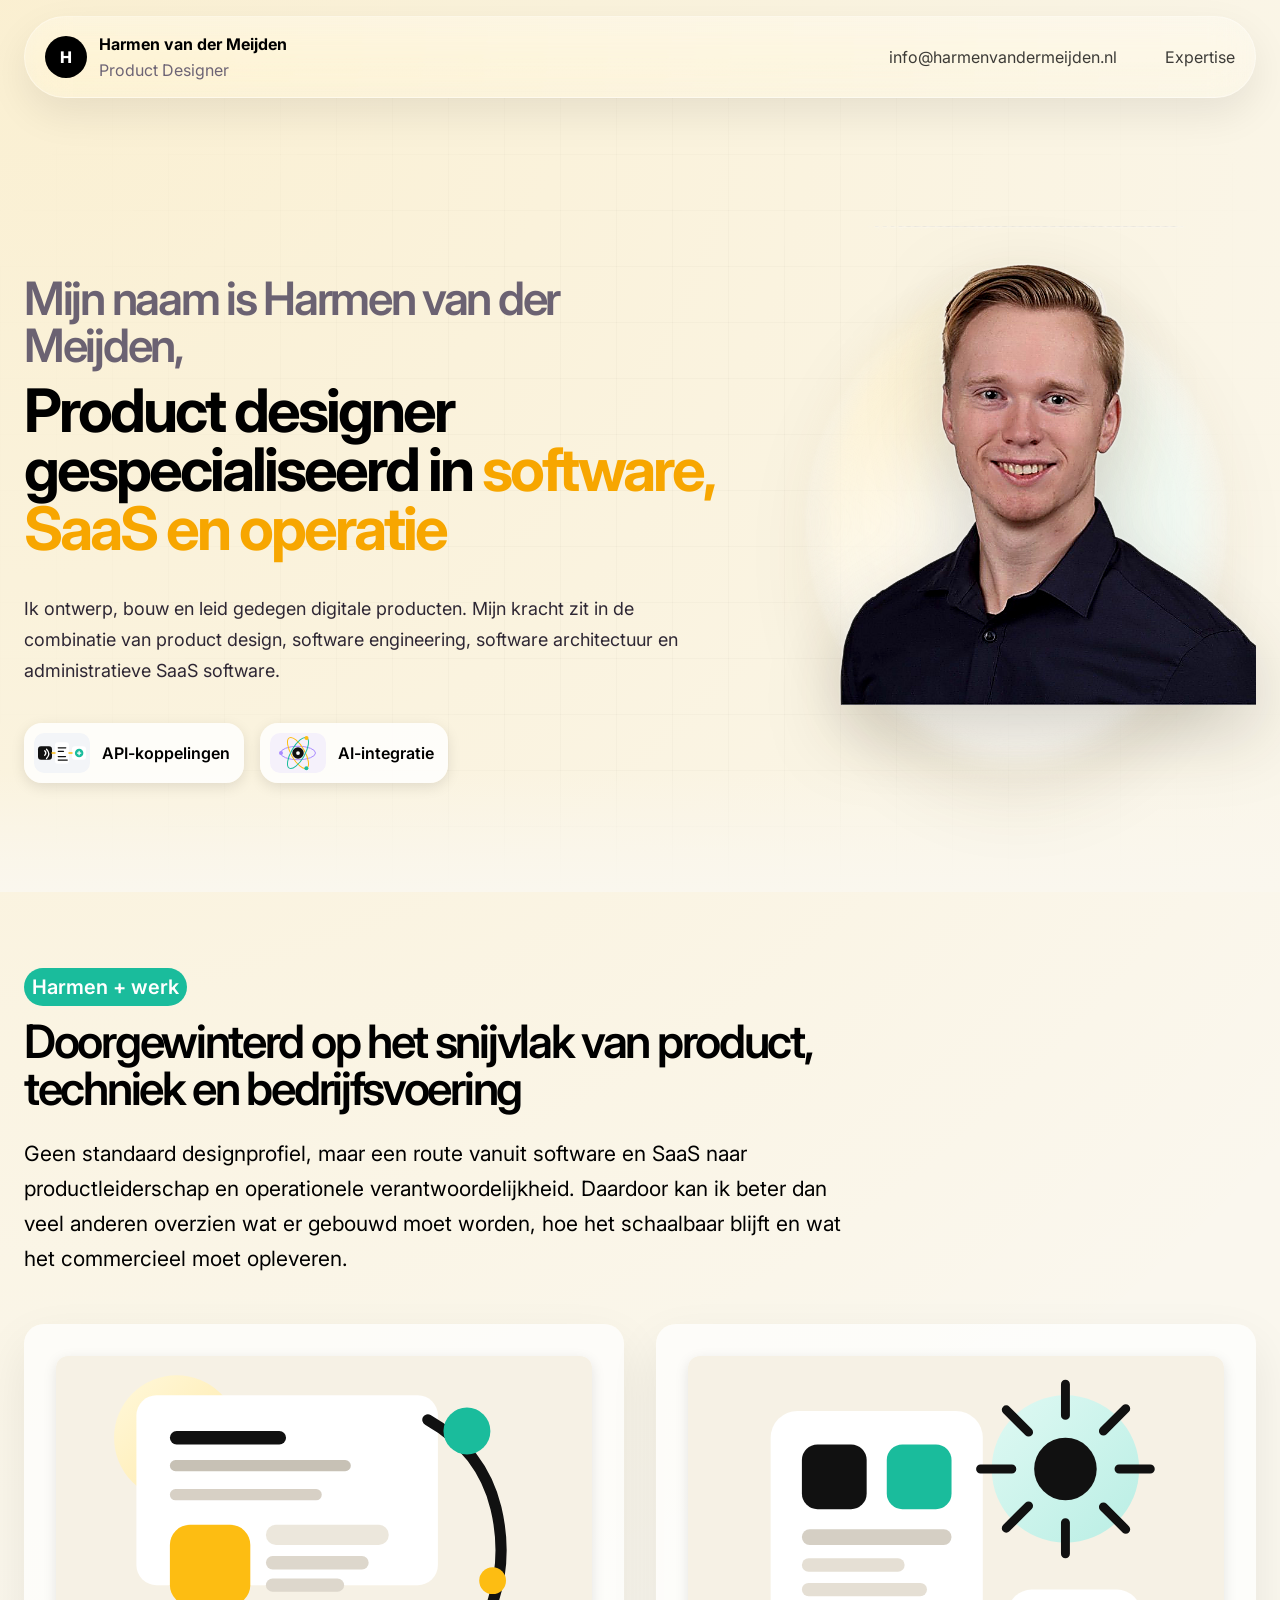
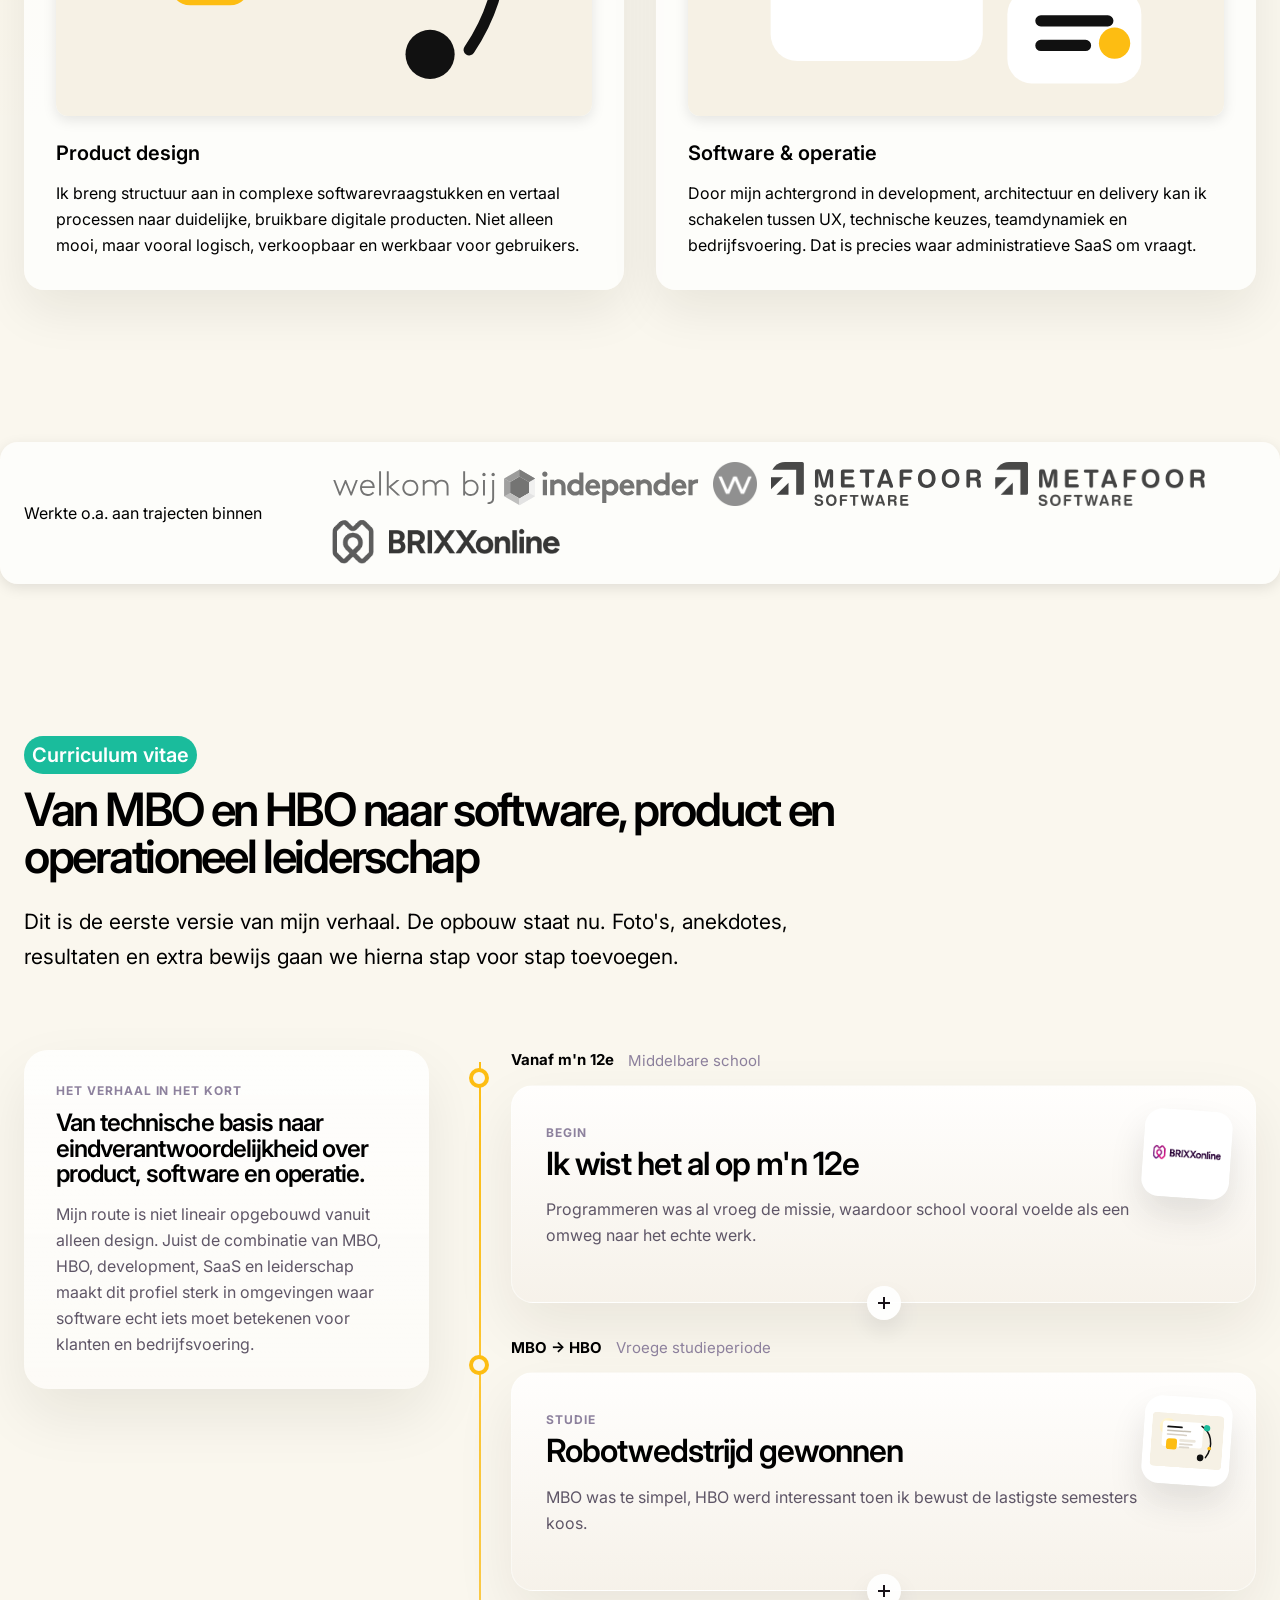
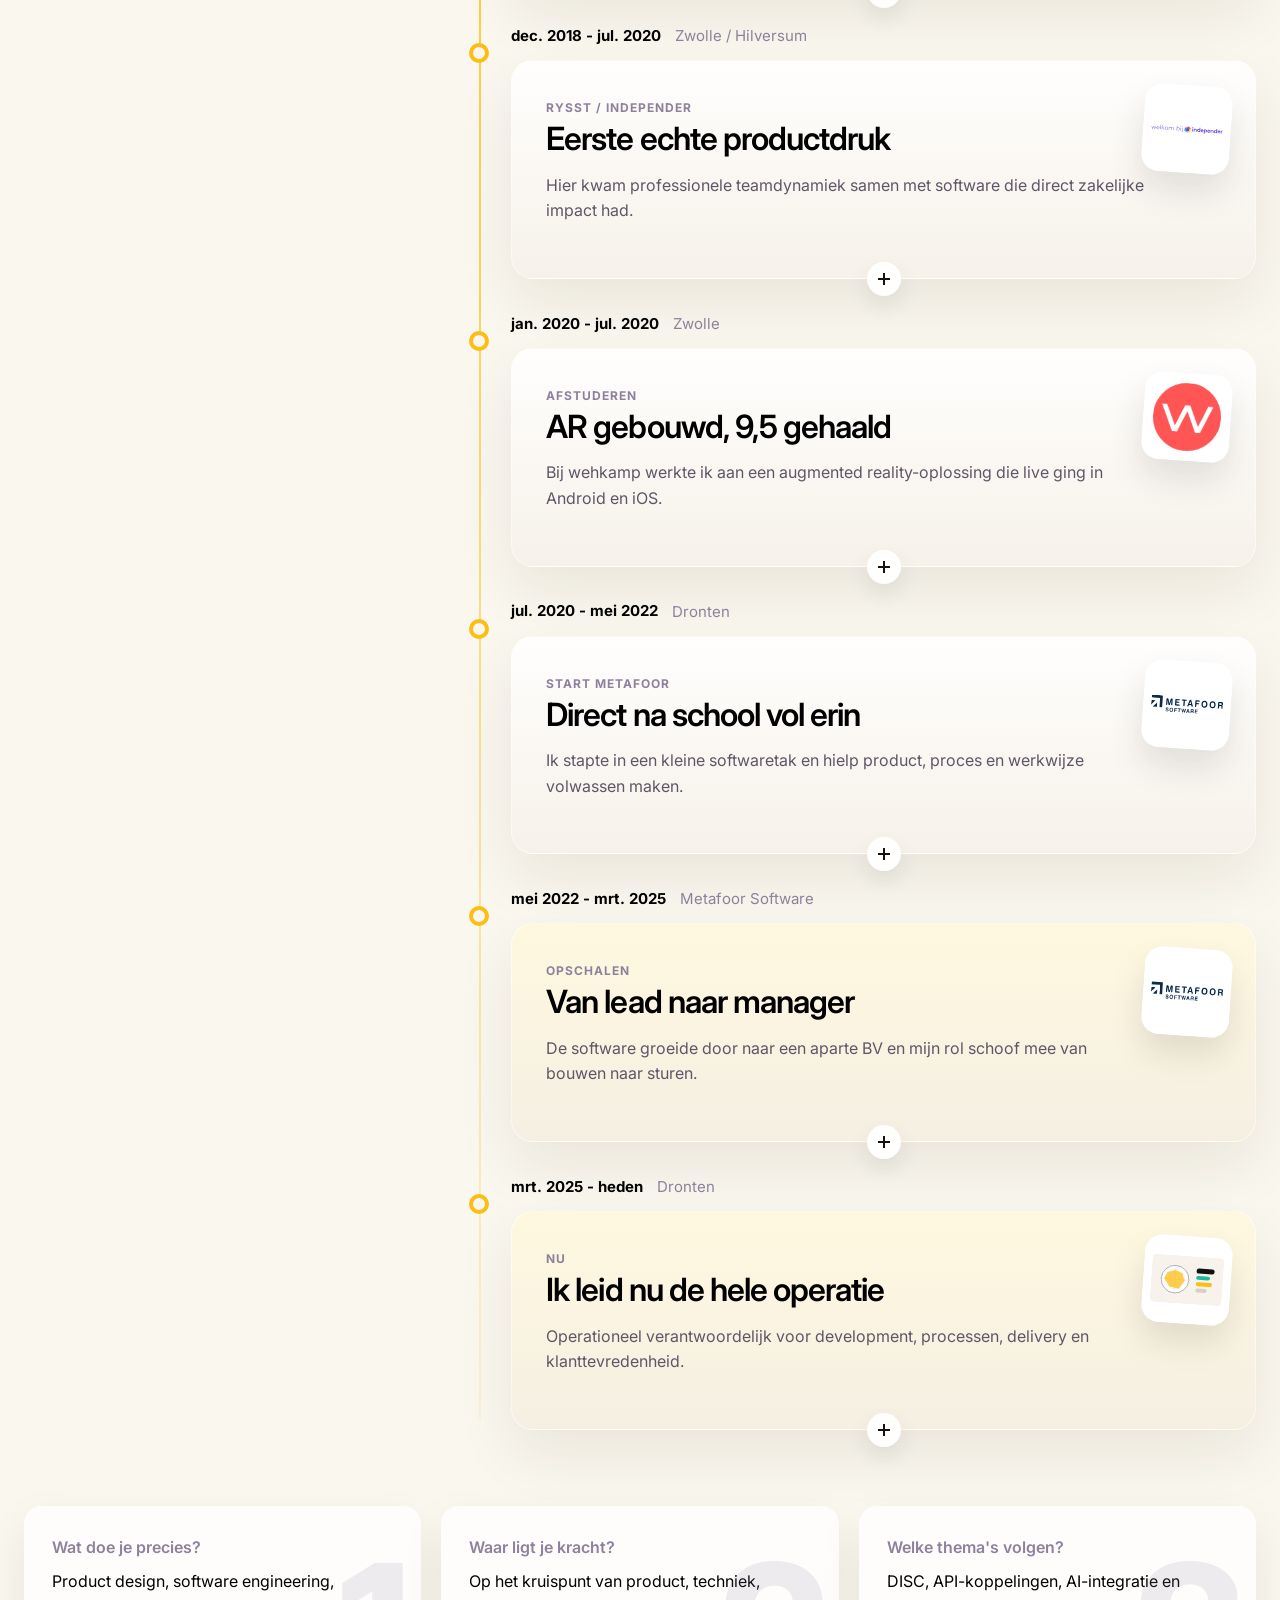
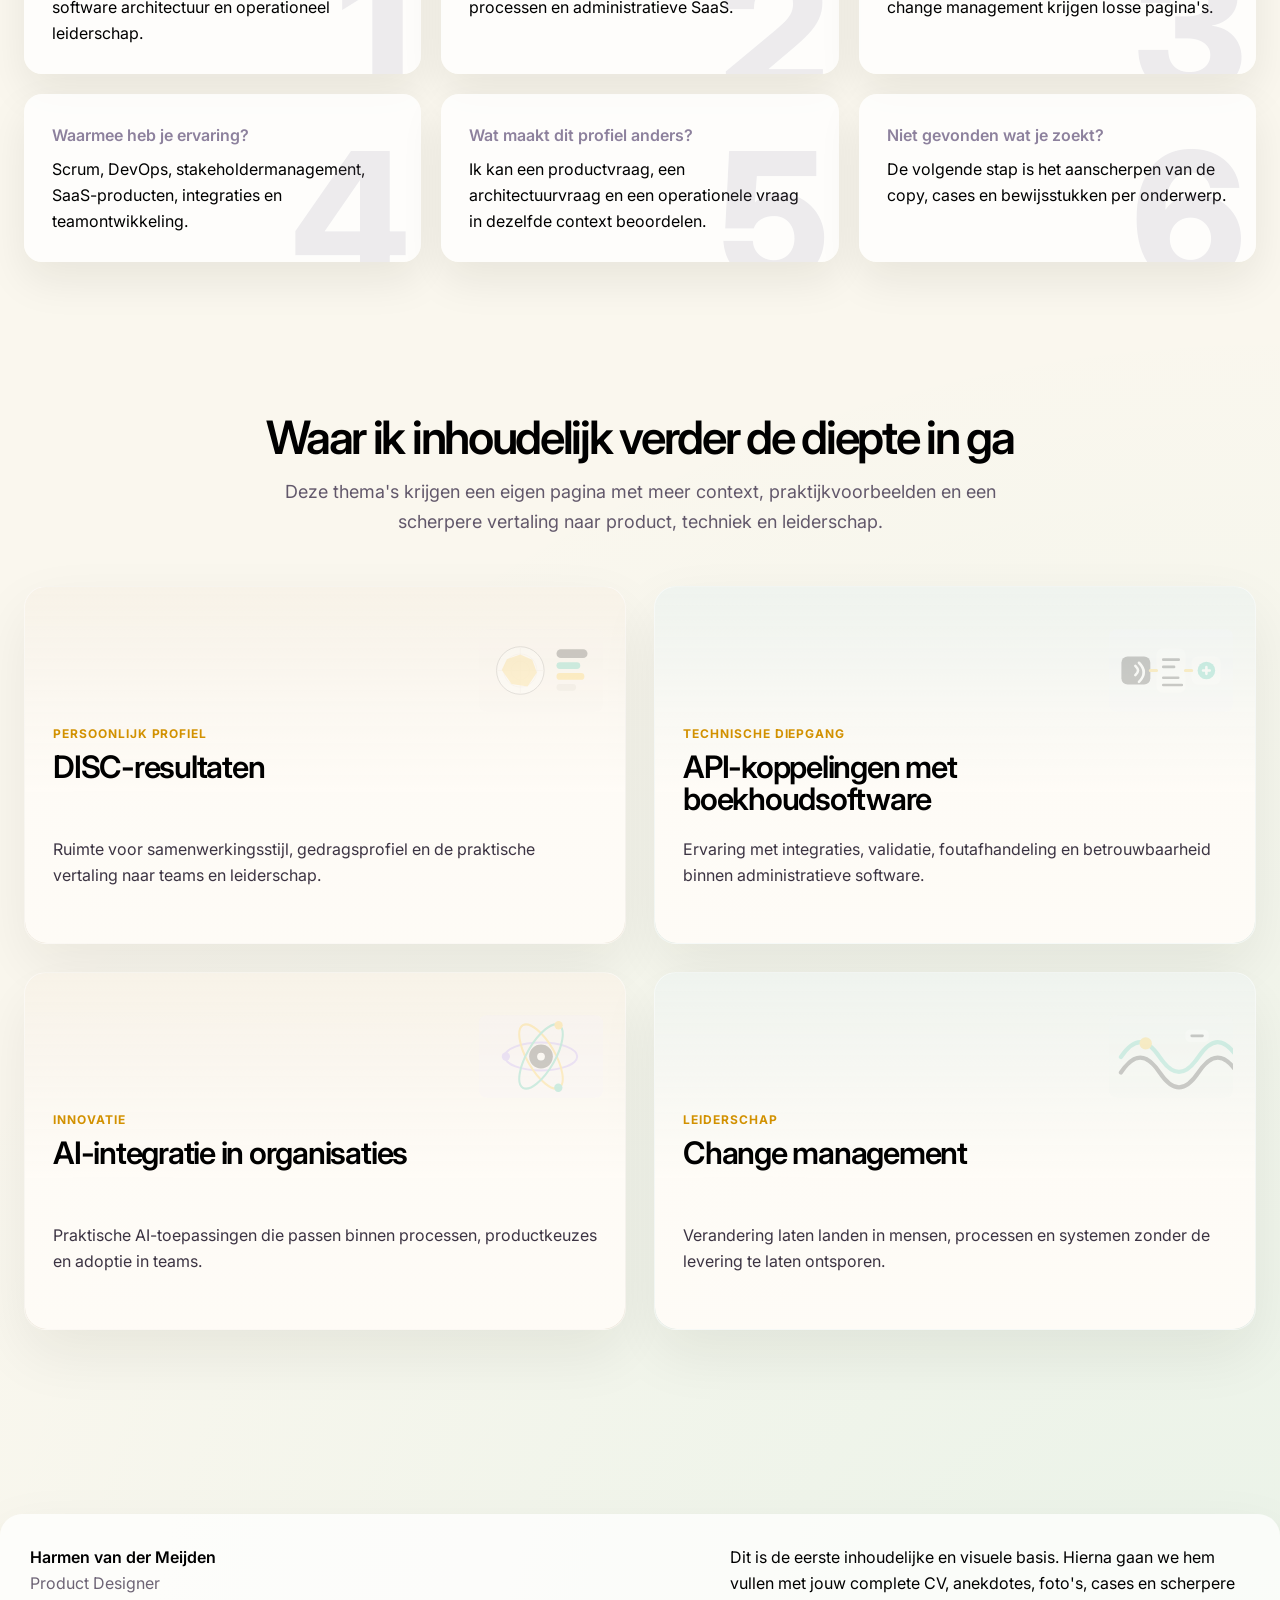
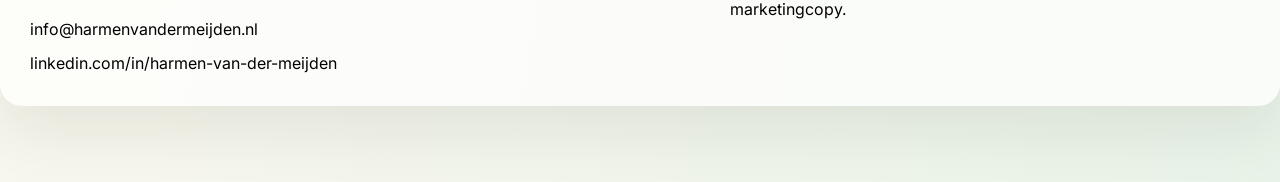
==== index.html @ e80aed5d "Initial portfolio site" ====
<!DOCTYPE html>
<html lang="nl">
<head>
  <meta charset="UTF-8">
  <meta name="viewport" content="width=device-width, initial-scale=1.0">
  <title>Harmen van der Meijden | Product Designer</title>
  <meta name="description" content="Portfolio van Harmen van der Meijden, Product Designer met een achtergrond in software engineering, software architectuur en administratieve SaaS software.">
  <meta name="robots" content="index, follow">
  <meta name="theme-color" content="#faf7ee">
  <meta property="og:type" content="website">
  <meta property="og:locale" content="nl_NL">
  <meta property="og:title" content="Harmen van der Meijden | Product Designer">
  <meta property="og:description" content="Product Designer met een achtergrond in software engineering, software architectuur en administratieve SaaS software.">
  <meta property="og:image" content="assets/portrait/harmen-portrait-cutout.png">
  <meta property="og:image:alt" content="Portret van Harmen van der Meijden">
  <meta name="twitter:card" content="summary_large_image">
  <meta name="twitter:title" content="Harmen van der Meijden | Product Designer">
  <meta name="twitter:description" content="Portfolio van Harmen van der Meijden met timeline, expertise en visie op software, product en operatie.">
  <meta name="twitter:image" content="assets/portrait/harmen-portrait-cutout.png">
  <link rel="canonical" href="https://www.harmenvandermeijden.nl/">
  <link rel="icon" href="favicon.svg" type="image/svg+xml">
  <link rel="preconnect" href="https://fonts.googleapis.com">
  <link rel="preconnect" href="https://fonts.gstatic.com" crossorigin>
  <link href="https://fonts.googleapis.com/css2?family=Inter:wght@400;500;600;700;800&display=swap" rel="stylesheet">
  <link rel="stylesheet" href="styles.css">
  <script type="application/ld+json">
    {
      "@context": "https://schema.org",
      "@type": "Person",
      "name": "Harmen van der Meijden",
      "jobTitle": "Product Designer",
      "description": "Product Designer met ervaring in software engineering, software architectuur en administratieve SaaS software.",
      "image": "assets/portrait/harmen-portrait-cutout.png",
      "knowsAbout": [
        "Product Design",
        "Software Engineering",
        "Software Architecture",
        "Administratieve SaaS software",
        "API koppelingen met boekhoudsoftware",
        "AI-integratie",
        "Change management"
      ],
      "worksFor": {
        "@type": "Organization",
        "name": "Metafoor Software - VBSonline"
      }
    }
  </script>
</head>
<body>
  <header class="site-header home-header">
    <div class="container">
      <div class="header-row">
        <a class="brand home-brand" href="index.html" aria-label="Ga naar home">
          <span class="brand-mark">H</span>
          <span class="brand-text">
            <strong>Harmen van der Meijden</strong>
            <span>Product Designer</span>
          </span>
        </a>
        <div class="header-actions">
          <a class="header-link" href="mailto:info@harmenvandermeijden.nl">info@harmenvandermeijden.nl</a>
          <a class="header-link" href="disc.html">Expertise</a>
        </div>
      </div>
    </div>
  </header>

  <main>
    <section class="hero">
      <div class="hero-grid"></div>
      <div class="container hero-inner">
        <div class="hero-copy">
          <h2 class="pre-heading">Mijn naam is Harmen van der Meijden,</h2>
          <h1 class="big-title">Product designer gespecialiseerd in <span>software, SaaS en operatie</span></h1>
          <p class="large-paragraph intro">
            Ik ontwerp, bouw en leid gedegen digitale producten. Mijn kracht zit in de combinatie van product design,
            software engineering, software architectuur en administratieve SaaS software.
          </p>
          <div class="hero-badges">
            <div class="hero-badge">
              <img src="assets/illustrations/api-flow.svg" alt="Illustratie van API-koppelingen" width="96" height="64">
              <span>API-koppelingen</span>
            </div>
            <div class="hero-badge">
              <img src="assets/illustrations/ai-orbit.svg" alt="Illustratie van AI-integratie" width="96" height="64">
              <span>AI-integratie</span>
            </div>
          </div>
        </div>
        <div class="hero-image">
          <img src="assets/portrait/harmen-portrait-cutout.png" alt="Portret van Harmen van der Meijden" width="960" height="960">
        </div>
      </div>
    </section>

    <section class="about-section">
      <div class="container">
        <div class="section-intro">
          <h5 class="pill-title">Harmen + werk</h5>
          <h2>Doorgewinterd op het snijvlak van product, techniek en bedrijfsvoering</h2>
          <p class="large-paragraph">
            Geen standaard designprofiel, maar een route vanuit software en SaaS naar productleiderschap en operationele verantwoordelijkheid.
            Daardoor kan ik beter dan veel anderen overzien wat er gebouwd moet worden, hoe het schaalbaar blijft en wat het commercieel moet opleveren.
          </p>
        </div>

        <div class="about-grid">
          <article class="about-card">
            <img class="about-art" src="assets/illustrations/product-design.svg" alt="Illustratie voor product design" width="480" height="360">
            <p class="card-title">Product design</p>
            <p>
              Ik breng structuur aan in complexe softwarevraagstukken en vertaal processen naar duidelijke, bruikbare digitale producten.
              Niet alleen mooi, maar vooral logisch, verkoopbaar en werkbaar voor gebruikers.
            </p>
          </article>
          <article class="about-card">
            <img class="about-art" src="assets/illustrations/software-ops.svg" alt="Illustratie voor software en operatie" width="480" height="360">
            <p class="card-title">Software & operatie</p>
            <p>
              Door mijn achtergrond in development, architectuur en delivery kan ik schakelen tussen UX, technische keuzes,
              teamdynamiek en bedrijfsvoering. Dat is precies waar administratieve SaaS om vraagt.
            </p>
          </article>
        </div>
      </div>
    </section>

    <section class="logo-strip">
      <div class="container logo-strip-inner">
        <p>Werkte o.a. aan trajecten binnen</p>
        <div class="logo-list" aria-label="Organisaties en thema's">
          <img src="assets/logos/real/independer.svg" alt="Logo van Independer" width="220" height="72">
          <img src="assets/logos/real/wehkamp.png" alt="Logo van wehkamp" width="180" height="180">
          <img src="assets/logos/real/metafoor-software.svg" alt="Logo van Metafoor Software" width="220" height="72">
          <img src="assets/logos/real/vbsonline-metafoor-software.png" alt="Logo van VBSonline" width="220" height="72">
          <img src="assets/logos/real/brixxonline.png" alt="Logo van BRIXXonline" width="220" height="72">
        </div>
      </div>
    </section>

    <section class="cv-section" id="tijdlijn">
      <div class="container">
        <div class="section-intro">
          <h5 class="pill-title">Curriculum vitae</h5>
          <h2>Van MBO en HBO naar software, product en operationeel leiderschap</h2>
          <p class="large-paragraph">
            Dit is de eerste versie van mijn verhaal. De opbouw staat nu. Foto's, anekdotes, resultaten en extra bewijs gaan we hierna stap voor stap toevoegen.
          </p>
        </div>

        <div class="story-timeline">
          <aside class="story-intro">
            <p class="story-intro-label">Het verhaal in het kort</p>
            <h3>Van technische basis naar eindverantwoordelijkheid over product, software en operatie.</h3>
            <p>
              Mijn route is niet lineair opgebouwd vanuit alleen design. Juist de combinatie van MBO, HBO, development, SaaS en leiderschap
              maakt dit profiel sterk in omgevingen waar software echt iets moet betekenen voor klanten en bedrijfsvoering.
            </p>
          </aside>

          <div class="story-rail">
            <article class="story-item">
              <div class="story-meta">
                <span class="story-period">Vanaf m'n 12e</span>
                <span class="story-place">Middelbare school</span>
              </div>
              <div class="story-card is-collapsed">
                <img class="story-logo story-logo-compact" src="assets/logos/real/brixxonline.png" alt="Logo van BRIXXonline" width="96" height="96">
                <button class="story-toggle" type="button" aria-expanded="false">
                  <span class="story-toggle-copy">
                    <span class="story-kicker">Begin</span>
                    <h3>Ik wist het al op m'n 12e</h3>
                    <span class="story-snippet">Programmeren was al vroeg de missie, waardoor school vooral voelde als een omweg naar het echte werk.</span>
                  </span>
                  <span class="story-toggle-icon" aria-hidden="true"></span>
                </button>
                <div class="story-body">
                  <p>
                    Ik programmeer al sinds mijn twaalfde. Daardoor voelde de middelbare school voor mij vaak als een omweg.
                    Waarom zou ik natuur- en scheikunde stampen als ik allang wist dat ik developer wilde worden?
                    Die drang om zo snel mogelijk naar echte software toe te bewegen is eigenlijk nooit meer weggegaan.
                  </p>
                  <p class="story-note">De richting was vroeg helder: bouwen, programmeren en steeds moeilijkere technische problemen oplossen.</p>
                </div>
              </div>
            </article>

            <article class="story-item">
              <div class="story-meta">
                <span class="story-period">MBO -> HBO</span>
                <span class="story-place">Vroege studieperiode</span>
              </div>
              <div class="story-card is-collapsed">
                <img class="story-logo" src="assets/illustrations/product-design.svg" alt="Illustratie voor studie en productbouw" width="96" height="96">
                <button class="story-toggle" type="button" aria-expanded="false">
                  <span class="story-toggle-copy">
                    <span class="story-kicker">Studie</span>
                    <h3>Robotwedstrijd gewonnen</h3>
                    <span class="story-snippet">MBO was te simpel, HBO werd interessant toen ik bewust de lastigste semesters koos.</span>
                  </span>
                  <span class="story-toggle-icon" aria-hidden="true"></span>
                </button>
                <div class="story-body">
                  <p>
                    Na de middelbare school ging ik naar het MBO. Dat voelde al snel niet uitdagend genoeg, dus daar kwam het HBO achteraan.
                    Ook de eerste twee jaar daarvan voelden relatief eenvoudig, waardoor ik bewust de lastigste semesters koos:
                    Software Engineering 3 en Game Development. Eindelijk echte uitdaging.
                  </p>
                  <ul class="story-points">
                    <li>Discrete wiskunde, complexe algoritmes en lastige technische puzzels</li>
                    <li>Niet de makkelijke route kiezen, maar juist zoeken naar diepgang</li>
                    <li>Van 'dit kan ik al' naar 'hier moet ik echt voor knokken'</li>
                  </ul>
                  <p>
                    Ik volgde ook het semester Robotica. De toets was geen standaard tentamen, maar een robotbouwwedstrijd.
                    Mijn team won die wedstrijd. In mijn laatste semester koos ik voor Creative Creation, waarin we met een sterke groep
                    een product neerzetten onder de naam Rate My Teacher.
                  </p>
                  <div class="story-gallery">
                    <figure class="story-figure">
                      <button class="story-media-button" type="button" data-lightbox-image="robot-wedstrijd-prijs.jpg" data-lightbox-alt="Harmen met de prijs voor de robotica wedstrijd" data-lightbox-caption="Winnaar van de robotica wedstrijd. Eindelijk een toetsvorm die voelde als bouwen.">
                        <img src="robot-wedstrijd-prijs.jpg" alt="Harmen met de prijs voor de robotica wedstrijd" width="1024" height="768">
                        <span class="story-media-hint">Vergroot foto</span>
                      </button>
                      <figcaption>Winnaar van de robotica wedstrijd. Eindelijk een toetsvorm die voelde als bouwen.</figcaption>
                    </figure>
                    <figure class="story-figure">
                      <button class="story-media-button" type="button" data-lightbox-image="rate-my-teacher.jpg" data-lightbox-alt="Harmen en zijn team bij Rate My Teacher" data-lightbox-caption="Rate My Teacher, gebouwd in Creative Creation met een sterk team en een echt productgevoel.">
                        <img src="rate-my-teacher.jpg" alt="Harmen en zijn team bij Rate My Teacher" width="1024" height="768">
                        <span class="story-media-hint">Vergroot foto</span>
                      </button>
                      <figcaption>Rate My Teacher, gebouwd in Creative Creation met een sterk team en een echt productgevoel.</figcaption>
                    </figure>
                  </div>
                </div>
              </div>
            </article>

            <article class="story-item">
              <div class="story-meta">
                <span class="story-period">dec. 2018 - jul. 2020</span>
                <span class="story-place">Zwolle / Hilversum</span>
              </div>
              <div class="story-card is-collapsed">
                <img class="story-logo" src="assets/logos/real/independer.svg" alt="Logo van Independer" width="96" height="96">
                <button class="story-toggle" type="button" aria-expanded="false">
                  <span class="story-toggle-copy">
                    <span class="story-kicker">RYSST / Independer</span>
                    <h3>Eerste echte productdruk</h3>
                    <span class="story-snippet">Hier kwam professionele teamdynamiek samen met software die direct zakelijke impact had.</span>
                  </span>
                  <span class="story-toggle-icon" aria-hidden="true"></span>
                </button>
                <div class="story-body">
                  <p>
                    Tijdens mijn HBO-periode werkte ik via RYSST in professionele scrumteams en werd ik gedetacheerd bij Independer.
                    Daar leerde ik hoe softwareontwikkeling, stakeholdercontact en productkwaliteit samenkomen in een omgeving waar het echt moet kloppen.
                  </p>
                  <ul class="story-points">
                    <li>ASP.NET MVC, WebAPI, C#, TypeScript, Angular en SQL</li>
                    <li>Werken in professionele scrumteams</li>
                    <li>Software bouwen met directe zakelijke impact</li>
                  </ul>
                </div>
              </div>
            </article>

            <article class="story-item">
              <div class="story-meta">
                <span class="story-period">jan. 2020 - jul. 2020</span>
                <span class="story-place">Zwolle</span>
              </div>
              <div class="story-card is-collapsed">
                <img class="story-logo story-logo-compact" src="assets/logos/real/wehkamp.png" alt="Logo van wehkamp" width="96" height="96">
                <button class="story-toggle" type="button" aria-expanded="false">
                  <span class="story-toggle-copy">
                    <span class="story-kicker">Afstuderen</span>
                    <h3>AR gebouwd, 9,5 gehaald</h3>
                    <span class="story-snippet">Bij wehkamp werkte ik aan een augmented reality-oplossing die live ging in Android en iOS.</span>
                  </span>
                  <span class="story-toggle-icon" aria-hidden="true"></span>
                </button>
                <div class="story-body">
                  <p>
                    Voor mijn afstudeerstage werkte ik aan een augmented reality-oplossing waarmee gebruikers make-up konden testen in de app.
                    Het project ging live in Android en iOS en vormde een sterk bewijs dat ik productideeen ook daadwerkelijk naar werkende software kon brengen.
                  </p>
                  <p class="story-note">Volgens je LinkedIn-copy afgerond met een 9,5. Dat detail houden we inhoudelijk nog even strak.</p>
                </div>
              </div>
            </article>

            <article class="story-item">
              <div class="story-meta">
                <span class="story-period">jul. 2020 - mei 2022</span>
                <span class="story-place">Dronten</span>
              </div>
              <div class="story-card is-collapsed">
                <img class="story-logo" src="assets/logos/real/metafoor-software.svg" alt="Logo van Metafoor Software" width="96" height="96">
                <button class="story-toggle" type="button" aria-expanded="false">
                  <span class="story-toggle-copy">
                    <span class="story-kicker">Start Metafoor</span>
                    <h3>Direct na school vol erin</h3>
                    <span class="story-snippet">Ik stapte in een kleine softwaretak en hielp product, proces en werkwijze volwassen maken.</span>
                  </span>
                  <span class="story-toggle-icon" aria-hidden="true"></span>
                </button>
                <div class="story-body">
                  <p>
                    Ik kwam binnen in een kleine, ondernemende softwaretak waar nog veel gebouwd moest worden, zowel in het product als in de manier van werken.
                    Daar hielp ik processen opzetten, DevOps en SCRUM versterken en de gebruiksvriendelijkheid van het product zichtbaar verbeteren.
                  </p>
                  <ul class="story-points">
                    <li>Meer gebruiksgemak in de applicatie</li>
                    <li>Minder druk op support</li>
                    <li>Sterkere interne werkwijze</li>
                  </ul>
                </div>
              </div>
            </article>

            <article class="story-item story-item-accent">
              <div class="story-meta">
                <span class="story-period">mei 2022 - mrt. 2025</span>
                <span class="story-place">Metafoor Software</span>
              </div>
              <div class="story-card is-collapsed">
                <img class="story-logo" src="assets/logos/real/vbsonline-metafoor-software.png" alt="Logo van Metafoor Software op VBSonline" width="96" height="96">
                <button class="story-toggle" type="button" aria-expanded="false">
                  <span class="story-toggle-copy">
                    <span class="story-kicker">Opschalen</span>
                    <h3>Van lead naar manager</h3>
                    <span class="story-snippet">De software groeide door naar een aparte BV en mijn rol schoof mee van bouwen naar sturen.</span>
                  </span>
                  <span class="story-toggle-icon" aria-hidden="true"></span>
                </button>
                <div class="story-body">
                  <p>
                    De softwareproducten waar ik aan meebouwde groeiden zo hard dat ze werden ondergebracht in een aparte BV: Metafoor Software.
                    In deze fase verschoof mijn rol van bouwen naar ook steeds nadrukkelijker sturen, opschalen en richting geven.
                  </p>
                  <ul class="story-points">
                    <li>Leiding over development en technische keuzes</li>
                    <li>Kennisdeling en teamgroei</li>
                    <li>De brug tussen productontwikkeling en organisatiebouw</li>
                  </ul>
                </div>
              </div>
            </article>

            <article class="story-item story-item-accent">
              <div class="story-meta">
                <span class="story-period">mrt. 2025 - heden</span>
                <span class="story-place">Dronten</span>
              </div>
              <div class="story-card is-collapsed">
                <img class="story-logo" src="assets/illustrations/disc-radar.svg" alt="Illustratie van ontwikkeling en profiel" width="96" height="96">
                <button class="story-toggle" type="button" aria-expanded="false">
                  <span class="story-toggle-copy">
                    <span class="story-kicker">Nu</span>
                    <h3>Ik leid nu de hele operatie</h3>
                    <span class="story-snippet">Operationeel verantwoordelijk voor development, processen, delivery en klanttevredenheid.</span>
                  </span>
                  <span class="story-toggle-icon" aria-hidden="true"></span>
                </button>
                <div class="story-body">
                  <p>
                    Inmiddels ben ik operationeel manager bij Metafoor Software - VBSonline. Ik ben eindverantwoordelijk voor development,
                    processen, delivery en klanttevredenheid en leid de dagelijkse operatie samen met een commerciele partner die commercie en marketing doet.
                  </p>
                  <p>
                    Mijn rol is teams scherp houden, obstakels wegnemen, richting geven en zorgen dat het bedrijf software bouwt die ertoe doet,
                    zowel voor klanten als voor de toekomst van het product.
                  </p>
                </div>
              </div>
            </article>
          </div>
        </div>

        <div class="cv-overview-grid">
          <article class="overview-card">
            <span class="overview-number">1</span>
            <p class="overview-title">Wat doe je precies?</p>
            <p>Product design, software engineering, software architectuur en operationeel leiderschap.</p>
          </article>
          <article class="overview-card">
            <span class="overview-number">2</span>
            <p class="overview-title">Waar ligt je kracht?</p>
            <p>Op het kruispunt van product, techniek, processen en administratieve SaaS.</p>
          </article>
          <article class="overview-card">
            <span class="overview-number">3</span>
            <p class="overview-title">Welke thema's volgen?</p>
            <p>DISC, API-koppelingen, AI-integratie en change management krijgen losse pagina's.</p>
          </article>
          <article class="overview-card">
            <span class="overview-number">4</span>
            <p class="overview-title">Waarmee heb je ervaring?</p>
            <p>Scrum, DevOps, stakeholdermanagement, SaaS-producten, integraties en teamontwikkeling.</p>
          </article>
          <article class="overview-card">
            <span class="overview-number">5</span>
            <p class="overview-title">Wat maakt dit profiel anders?</p>
            <p>Ik kan een productvraag, een architectuurvraag en een operationele vraag in dezelfde context beoordelen.</p>
          </article>
          <article class="overview-card">
            <span class="overview-number">6</span>
            <p class="overview-title">Niet gevonden wat je zoekt?</p>
            <p>De volgende stap is het aanscherpen van de copy, cases en bewijsstukken per onderwerp.</p>
          </article>
        </div>
      </div>
    </section>

    <section class="expertise-section">
      <div class="container">
        <div class="expertise-intro">
          <h2 class="center-title">Waar ik inhoudelijk verder de diepte in ga</h2>
          <p class="expertise-lead">
            Deze thema's krijgen een eigen pagina met meer context, praktijkvoorbeelden en een scherpere vertaling naar product, techniek en leiderschap.
          </p>
        </div>
        <div class="work-grid">
          <a class="work-card" href="disc.html">
            <div class="work-card-content">
              <p class="work-kicker">Persoonlijk profiel</p>
              <h3>DISC-resultaten</h3>
              <p>Ruimte voor samenwerkingsstijl, gedragsprofiel en de praktische vertaling naar teams en leiderschap.</p>
            </div>
          </a>
          <a class="work-card" href="api-koppelingen.html">
            <div class="work-card-content">
              <p class="work-kicker">Technische diepgang</p>
              <h3>API-koppelingen met boekhoudsoftware</h3>
              <p>Ervaring met integraties, validatie, foutafhandeling en betrouwbaarheid binnen administratieve software.</p>
            </div>
          </a>
          <a class="work-card" href="ai-integratie.html">
            <div class="work-card-content">
              <p class="work-kicker">Innovatie</p>
              <h3>AI-integratie in organisaties</h3>
              <p>Praktische AI-toepassingen die passen binnen processen, productkeuzes en adoptie in teams.</p>
            </div>
          </a>
          <a class="work-card" href="change-management.html">
            <div class="work-card-content">
              <p class="work-kicker">Leiderschap</p>
              <h3>Change management</h3>
              <p>Verandering laten landen in mensen, processen en systemen zonder de levering te laten ontsporen.</p>
            </div>
          </a>
        </div>
      </div>
    </section>

    <section class="footer-contact" id="contact">
      <div class="container footer-contact-inner">
        <div>
          <p class="footer-name">Harmen van der Meijden</p>
          <p class="footer-role">Product Designer</p>
          <ul class="footer-links">
            <li><a href="mailto:info@harmenvandermeijden.nl">info@harmenvandermeijden.nl</a></li>
            <li><a href="https://linkedin.com/in/harmen-van-der-meijden">linkedin.com/in/harmen-van-der-meijden</a></li>
          </ul>
        </div>
        <p class="footer-copy">
          Dit is de eerste inhoudelijke en visuele basis. Hierna gaan we hem vullen met jouw complete CV, anekdotes, foto's, cases en scherpere marketingcopy.
        </p>
      </div>
    </section>
  </main>

  <div class="lightbox" id="lightbox" aria-hidden="true">
    <div class="lightbox-backdrop" data-lightbox-close></div>
    <div class="lightbox-dialog" role="dialog" aria-modal="true" aria-label="Vergrote afbeelding">
      <button class="lightbox-close" type="button" aria-label="Sluit afbeelding" data-lightbox-close>&times;</button>
      <figure class="lightbox-figure">
        <img class="lightbox-image" src="" alt="">
        <figcaption class="lightbox-caption"></figcaption>
      </figure>
    </div>
  </div>

  <script src="script.js"></script>
</body>
</html>
---- styles.css ----
:root {
  --bg: #faf7ee;
  --text: #000000;
  --muted: #6d6475;
  --soft: #f1f1f1;
  --white: #ffffff;
  --accent: #fdbd12;
  --accent-green: #1abc9c;
  --shadow: 0 4px 14px rgba(0, 0, 0, 0.1);
  --radius: 12px;
  --container: 1280px;
}

*,
*::before,
*::after {
  box-sizing: border-box;
  -webkit-font-smoothing: antialiased;
  -moz-osx-font-smoothing: grayscale;
  text-rendering: optimizeLegibility;
}

html {
  scroll-behavior: smooth;
}

body {
  margin: 0;
  padding: 0;
  overflow-x: hidden;
  font-family: "Inter", serif, sans-serif;
  font-size: 16px;
  line-height: 26px;
  color: var(--text);
  background:
    radial-gradient(circle at top left, rgba(253, 189, 18, 0.13), transparent 26%),
    radial-gradient(circle at bottom right, rgba(26, 188, 156, 0.08), transparent 22%),
    var(--bg);
}

img {
  display: block;
  max-width: 100%;
}

a {
  color: inherit;
  text-decoration: none;
}

button {
  font: inherit;
}

h1,
h2,
h3,
h4,
h5,
p,
ul {
  margin: 0;
}

.container {
  width: 100%;
  max-width: var(--container);
  margin: 0 auto;
  padding: 0 24px;
}

.big-title {
  font-size: 60px;
  line-height: 0.98;
  letter-spacing: -0.05em;
  font-weight: 700;
}

h2 {
  font-size: 46px;
  line-height: 1.02;
  letter-spacing: -0.05em;
  font-weight: 600;
}

h3 {
  font-size: 30px;
  line-height: 32px;
  font-weight: 600;
}

h5 {
  font-size: 20px;
  line-height: 30px;
  font-weight: 600;
}

.large-paragraph {
  font-size: 21px;
  line-height: 35px;
}

.home-header {
  position: sticky;
  top: 0;
  z-index: 10;
  width: 100%;
  padding: 16px 0 0;
  pointer-events: none;
}

.home-header .container {
  pointer-events: auto;
}

.header-row {
  display: flex;
  align-items: center;
  justify-content: space-between;
  gap: 24px;
  padding: 14px 20px;
  border: 1px solid rgba(255, 255, 255, 0.34);
  border-radius: 999px;
  background: linear-gradient(180deg, rgba(255, 255, 255, 0.34), rgba(255, 255, 255, 0.18));
  box-shadow: 0 16px 40px rgba(0, 0, 0, 0.08);
  backdrop-filter: blur(20px) saturate(140%);
  -webkit-backdrop-filter: blur(20px) saturate(140%);
}

.brand {
  display: inline-flex;
  align-items: center;
  gap: 12px;
}

.brand-mark {
  display: inline-flex;
  align-items: center;
  justify-content: center;
  width: 42px;
  height: 42px;
  border-radius: 999px;
  background: #000;
  color: #fff;
  font-weight: 800;
}

.brand-text {
  display: flex;
  flex-direction: column;
}

.brand-text span:last-child {
  color: var(--muted);
}

.header-actions {
  display: flex;
  gap: 48px;
}

.header-link {
  display: inline-flex;
  align-items: center;
  color: rgba(0, 0, 0, 0.76);
}

.header-link:hover {
  color: #000;
}

.hero {
  position: relative;
  min-height: 80vh;
  padding: 128px 0 72px;
}

.hero::after {
  content: "";
  position: absolute;
  left: 0;
  right: 0;
  bottom: 0;
  height: 120px;
  background-image: linear-gradient(to bottom, rgba(250, 247, 238, 0), rgb(250, 247, 238));
}

.hero-grid {
  position: absolute;
  inset: 0;
  opacity: 0.55;
  background-image:
    linear-gradient(rgba(0, 0, 0, 0.04) 1px, transparent 1px),
    linear-gradient(90deg, rgba(0, 0, 0, 0.04) 1px, transparent 1px);
  background-size: 56px 56px;
  mask-image: radial-gradient(circle at center, black 35%, transparent 100%);
}

.hero-inner {
  position: relative;
  z-index: 2;
  display: grid;
  grid-template-columns: minmax(0, 1.18fr) minmax(360px, 0.82fr);
  gap: 64px;
  align-items: center;
  width: 100%;
}

.hero-copy {
  width: 100%;
  max-width: none;
  padding-top: 12px;
}

.pre-heading {
  margin-bottom: 12px;
  max-width: 24ch;
  color: #6b6272;
}

.big-title span {
  color: #f7a600;
}

.hero .intro {
  margin-top: 36px;
  max-width: 760px;
  color: #2e2734;
  font-size: 18px;
  line-height: 1.72;
}

.hero-badges {
  display: flex;
  gap: 16px;
  flex-wrap: wrap;
  margin-top: 36px;
}

.hero-badge {
  display: inline-flex;
  align-items: center;
  gap: 12px;
  padding: 10px 14px 10px 10px;
  border-radius: 18px;
  background: rgba(255, 255, 255, 0.82);
  box-shadow: var(--shadow);
  transition: transform 180ms ease, box-shadow 180ms ease;
}

.hero-badge:hover {
  transform: translateY(-2px);
  box-shadow: 0 14px 30px rgba(0, 0, 0, 0.08);
}

.hero-badge img {
  width: 56px;
  height: 40px;
  border-radius: 10px;
  object-fit: cover;
}

.hero-badge span {
  font-weight: 600;
}

.hero-image {
  position: relative;
  z-index: 1;
  width: 100%;
  max-width: 500px;
  margin-left: auto;
  height: min(66vh, 680px);
  min-height: 500px;
  pointer-events: none;
  align-self: end;
}

.hero-image::before {
  content: "";
  position: absolute;
  inset: 10% 10% 10% 10%;
  border-radius: 50%;
  background: radial-gradient(circle at 30% 30%, rgba(253, 189, 18, 0.22), rgba(253, 189, 18, 0) 56%),
    radial-gradient(circle at 72% 48%, rgba(26, 188, 156, 0.14), rgba(26, 188, 156, 0) 48%),
    rgba(255, 255, 255, 0.42);
  box-shadow: 0 30px 80px rgba(89, 72, 36, 0.1);
  filter: blur(12px);
}

.hero-image::after {
  content: "";
  position: absolute;
  inset: 12% 6% 12% 6%;
  border-radius: 50%;
  background:
    radial-gradient(circle at center, rgba(255, 255, 255, 0.9), rgba(255, 255, 255, 0.16) 68%, transparent 78%);
  filter: blur(2px);
}

.hero-image img {
  position: relative;
  z-index: 2;
  width: 100%;
  height: 100%;
  object-fit: contain;
  object-position: center top;
  filter: saturate(0.98) contrast(1.03) drop-shadow(0 28px 36px rgba(29, 22, 12, 0.18));
}

.about-section,
.logo-strip,
.cv-section,
.expertise-section,
.footer-contact {
  position: relative;
  padding: 76px 0;
}

.section-intro {
  max-width: 820px;
}

.section-intro .large-paragraph {
  margin-top: 24px;
}

.pill-title {
  display: inline-block;
  padding: 4px 8px;
  margin-bottom: 12px;
  border-radius: 40px;
  background: var(--accent-green);
  color: #fff;
}

.about-grid {
  display: grid;
  grid-template-columns: repeat(2, minmax(0, 1fr));
  gap: 32px;
  margin-top: 48px;
}

.about-card {
  position: relative;
  min-height: 250px;
  padding: 32px;
  border-radius: 20px;
  background: rgba(255, 255, 255, 0.72);
  box-shadow: 0 20px 50px rgba(28, 22, 17, 0.08);
  transition: transform 220ms ease, box-shadow 220ms ease;
}

.about-card:hover {
  transform: translateY(-4px);
  box-shadow: 0 26px 60px rgba(28, 22, 17, 0.1);
}

.about-art {
  width: 100%;
  margin-bottom: 22px;
  border-radius: 12px;
  aspect-ratio: 4 / 3;
  object-fit: cover;
  box-shadow: var(--shadow);
}

.card-title {
  margin-bottom: 12px;
  font-size: 20px;
  line-height: 30px;
  font-weight: 600;
}

.logo-strip-inner {
  display: flex;
  align-items: center;
  gap: 28px;
  padding: 20px 24px;
  border-radius: 18px;
  background: rgba(255, 255, 255, 0.72);
  box-shadow: var(--shadow);
}

.logo-strip-inner > p {
  min-width: 280px;
}

.logo-list {
  display: flex;
  flex-wrap: wrap;
  gap: 14px;
  align-items: center;
}

.logo-list img {
  height: 44px;
  width: auto;
  border-radius: 14px;
  filter: grayscale(1) contrast(1.05);
  opacity: 0.82;
}

.cv-content {
  margin-top: 76px;
}

.story-timeline {
  display: grid;
  grid-template-columns: minmax(300px, 0.34fr) minmax(0, 0.66fr);
  gap: 40px;
  margin-top: 76px;
}

.story-intro {
  position: sticky;
  top: 110px;
  align-self: start;
  padding: 32px;
  border-radius: 24px;
  background: linear-gradient(180deg, rgba(255,255,255,0.82), rgba(255,255,255,0.54));
  box-shadow: 0 26px 60px rgba(28, 22, 17, 0.08);
}

.story-intro h3 {
  font-size: 24px;
  line-height: 1.08;
  letter-spacing: -0.04em;
}

.story-intro-label {
  margin-bottom: 10px;
  color: #8d819d;
  font-size: 12px;
  line-height: 18px;
  font-weight: 700;
  text-transform: uppercase;
  letter-spacing: 0.08em;
}

.story-intro h3 {
  margin-bottom: 14px;
}

.story-intro p:last-child {
  color: #5f5667;
}

.story-rail {
  position: relative;
  display: grid;
  gap: 34px;
  padding-left: 42px;
}

.story-rail::before {
  content: "";
  position: absolute;
  top: 12px;
  bottom: 12px;
  left: 10px;
  width: 2px;
  background: linear-gradient(180deg, #fdbd12 0%, rgba(253, 189, 18, 0.12) 100%);
}

.story-item {
  position: relative;
  display: block;
}

.story-item::before {
  content: "";
  position: absolute;
  left: -42px;
  top: 18px;
  width: 20px;
  height: 20px;
  border: 4px solid #fdbd12;
  border-radius: 50%;
  background: var(--bg);
}

.story-meta {
  display: flex;
  flex-wrap: wrap;
  gap: 10px 14px;
  align-items: center;
  margin: 0 0 14px;
  padding-top: 0;
  padding-right: 0;
}

.story-period {
  font-weight: 700;
  line-height: 1.3;
  font-size: 15px;
}

.story-place {
  color: #8d819d;
  line-height: 1.4;
  font-size: 15px;
}

.story-card {
  position: relative;
  padding: 32px 34px 54px;
  border: 1px solid rgba(255, 255, 255, 0.46);
  border-radius: 22px;
  background: linear-gradient(180deg, rgba(255, 255, 255, 0.88), rgba(245, 241, 233, 0.88));
  box-shadow: 0 24px 60px rgba(41, 31, 18, 0.08);
  overflow: visible;
  transition: transform 220ms ease, box-shadow 220ms ease;
}

.story-card:hover {
  transform: translateY(-3px);
  box-shadow: 0 30px 70px rgba(41, 31, 18, 0.12);
}

.story-toggle {
  display: block;
  width: 100%;
  padding: 0;
  border: 0;
  background: transparent;
  text-align: left;
  cursor: pointer;
}

.story-toggle-copy {
  display: block;
  padding-right: 0;
}

.story-kicker {
  display: inline-block;
  margin-bottom: 8px;
  color: #8d819d;
  font-size: 12px;
  line-height: 1;
  font-weight: 700;
  letter-spacing: 0.08em;
  text-transform: uppercase;
}

.story-snippet {
  display: block;
  max-width: 60ch;
  color: #5f5667;
  font-size: 16px;
  line-height: 1.6;
}

.story-toggle-icon {
  position: absolute;
  left: 50%;
  bottom: -18px;
  width: 34px;
  height: 34px;
  border-radius: 999px;
  background: rgba(255, 255, 255, 0.92);
  box-shadow: 0 12px 24px rgba(0, 0, 0, 0.08);
  transform: translateX(-50%);
}

.story-toggle-icon::before,
.story-toggle-icon::after {
  content: "";
  position: absolute;
  left: 50%;
  top: 50%;
  width: 12px;
  height: 2px;
  background: #181218;
  transform: translate(-50%, -50%);
  transition: transform 180ms ease, opacity 180ms ease;
}

.story-toggle-icon::after {
  transform: translate(-50%, -50%) rotate(90deg);
}

.story-card:not(.is-collapsed) .story-toggle-icon::after {
  opacity: 0;
  transform: translate(-50%, -50%) rotate(90deg) scaleX(0);
}

.story-item-accent .story-card {
  background: linear-gradient(180deg, #fff8df, #f5efe3);
}

.story-logo {
  position: absolute;
  top: 24px;
  right: 24px;
  width: 88px;
  height: 88px;
  padding: 8px;
  border-radius: 18px;
  background: #fff;
  object-fit: contain;
  box-shadow: 0 18px 34px rgba(0, 0, 0, 0.1);
  transform: rotate(4deg);
}

.story-logo-compact {
  padding: 10px;
}

.story-card h3 {
  max-width: min(28ch, calc(100% - 116px));
  margin-bottom: 16px;
  font-size: 32px;
  line-height: 1.08;
  letter-spacing: -0.03em;
  padding-right: 96px;
}

.story-card p {
  max-width: 66ch;
  color: #2b2530;
  font-size: 17px;
  line-height: 1.72;
}

.story-body {
  display: grid;
  gap: 0;
  overflow: hidden;
  max-height: 1200px;
  opacity: 1;
  transition: max-height 260ms ease, opacity 180ms ease, margin-top 260ms ease;
}

.story-card.is-collapsed .story-body {
  max-height: 0;
  opacity: 0;
  margin-top: 0;
}

.story-card:not(.is-collapsed) .story-body {
  margin-top: 14px;
}

.story-card p + p,
.story-points {
  margin-top: 14px;
}

.story-gallery {
  display: grid;
  grid-template-columns: repeat(2, minmax(0, 240px));
  gap: 18px;
  align-items: start;
  margin-top: 22px;
}

.story-figure {
  margin: 0;
}

.story-media-button {
  position: relative;
  display: block;
  width: 100%;
  padding: 0;
  border: 0;
  background: transparent;
  cursor: zoom-in;
}

.story-figure img {
  width: 100%;
  aspect-ratio: 16 / 10;
  border-radius: 16px;
  object-fit: cover;
  box-shadow: var(--shadow);
  transition: transform 220ms ease, box-shadow 220ms ease, filter 220ms ease;
}

.story-media-button:hover img {
  transform: translateY(-2px);
  box-shadow: 0 20px 44px rgba(28, 22, 17, 0.14);
  filter: saturate(1.02);
}

.story-media-hint {
  position: absolute;
  left: 14px;
  bottom: 14px;
  padding: 8px 12px;
  border-radius: 999px;
  background: rgba(255, 255, 255, 0.88);
  box-shadow: 0 12px 26px rgba(0, 0, 0, 0.12);
  font-size: 12px;
  line-height: 1;
  font-weight: 700;
}

.story-figure figcaption {
  margin-top: 8px;
  color: #6f6578;
  font-size: 14px;
  line-height: 21px;
}

.story-note {
  color: #7d7285;
  font-style: italic;
}

.story-points {
  padding: 0;
  list-style: none;
}

.story-points li {
  position: relative;
  padding-left: 18px;
  color: #5b5462;
}

.story-points li + li {
  margin-top: 6px;
}

.story-points li::before {
  content: "";
  position: absolute;
  left: 0;
  top: 10px;
  width: 7px;
  height: 7px;
  border-radius: 50%;
  background: #fdbd12;
}

.cv-list {
  margin: 0;
  padding: 0;
  list-style: none;
}

.cv-item {
  position: relative;
  margin-bottom: 36px;
  border-radius: var(--radius);
  background: var(--soft);
  overflow: hidden;
  box-shadow: 0 1px 0 rgba(0, 0, 0, 0.03);
  transition: transform 180ms ease, box-shadow 180ms ease;
}

.cv-item:last-child {
  margin-bottom: 0;
}

.cv-item:hover {
  transform: translateY(-1px);
  box-shadow: var(--shadow);
}

.cv-toggle {
  position: relative;
  display: block;
  width: 100%;
  min-height: 136px;
  padding: 26px 112px 24px 36px;
  border: 0;
  background: transparent;
  text-align: left;
  cursor: pointer;
}

.cv-toggle::after {
  content: "+";
  position: absolute;
  right: calc(50% - 12px);
  bottom: -12px;
  width: 24px;
  height: 24px;
  display: inline-flex;
  align-items: center;
  justify-content: center;
  border-radius: 999px;
  background: var(--white);
  box-shadow: var(--shadow);
  color: #8d819d;
  font-size: 18px;
  font-weight: 700;
  line-height: 1;
}

.cv-item.is-open .cv-toggle::after {
  content: "–";
}

.cv-text {
  display: block;
  max-width: min(100%, 760px);
}

.cv-thumb {
  position: absolute;
  top: -10px;
  right: -10px;
  width: 72px;
  height: 72px;
  padding: 4px;
  border-radius: 14px;
  background: #fff;
  object-fit: cover;
  box-shadow: var(--shadow);
  transform: rotate(6deg);
  transition: transform 180ms ease;
}

.cv-item:nth-child(even) .cv-thumb {
  top: 50%;
  right: auto;
  left: -18px;
  transform: translateY(-50%) rotate(-6deg);
}

.cv-item:hover .cv-thumb {
  transform: rotate(6deg) scale(1.04);
}

.cv-item:nth-child(even):hover .cv-thumb {
  transform: translateY(-50%) rotate(-6deg) scale(1.04);
}

.cv-role {
  display: block;
  font-size: 21px;
  line-height: 35px;
  font-weight: 600;
}

.cv-meta {
  display: block;
  margin-bottom: 8px;
  color: #8d819d;
}

.cv-summary {
  display: block;
  color: #8d819d;
  max-width: 90%;
}

.cv-item:not(.is-open) .cv-summary {
  display: -webkit-box;
  overflow: hidden;
  -webkit-line-clamp: 1;
  -webkit-box-orient: vertical;
}

.cv-detail {
  display: none;
  padding: 0 36px 34px;
}

.cv-item.is-open .cv-detail {
  display: block;
}

.cv-item.is-open .cv-toggle {
  padding-bottom: 16px;
}

.cv-columns {
  display: flex;
  gap: 24px;
  margin-top: 24px;
}

.cv-columns > div:first-child {
  flex-basis: 30%;
}

.cv-columns > div:last-child {
  flex-basis: 70%;
}

.cv-columns > div {
  padding: 18px 20px;
  border-radius: 10px;
  background: rgba(255, 255, 255, 0.62);
}

.cv-columns strong {
  display: block;
  margin-bottom: 6px;
}

.cv-columns ul {
  margin: 0;
  padding: 0 0 0 20px;
  list-style: none;
}

.cv-columns li {
  margin-bottom: 3px;
}

.cv-columns li::before {
  content: "\2022";
  display: inline-block;
  width: 1em;
  margin-left: -1em;
  color: var(--accent);
  font-weight: 700;
}

.cv-overview-grid {
  display: grid;
  grid-template-columns: repeat(3, minmax(0, 1fr));
  gap: 20px;
  margin-top: 76px;
}

.overview-card {
  position: relative;
  min-height: 156px;
  padding: 28px;
  overflow: hidden;
  border-radius: 18px;
  background: rgba(255, 255, 255, 0.78);
  box-shadow: 0 18px 44px rgba(30, 23, 16, 0.08);
  transition: transform 200ms ease, box-shadow 200ms ease;
}

.overview-card:hover {
  transform: translateY(-3px);
  box-shadow: 0 24px 56px rgba(30, 23, 16, 0.1);
}

.overview-number {
  position: absolute;
  right: 10px;
  bottom: -60px;
  color: #8d819d;
  opacity: 0.15;
  font-size: 180px;
  line-height: 210px;
  font-weight: 800;
}

.overview-title {
  margin-bottom: 8px;
  color: #8d819d;
  font-weight: 600;
}

.center-title {
  margin-bottom: 16px;
  text-align: center;
}

.expertise-intro {
  max-width: 860px;
  margin: 0 auto 48px;
  text-align: center;
}

.expertise-lead {
  max-width: 760px;
  margin: 0 auto;
  color: #62586b;
  font-size: 18px;
  line-height: 1.7;
}

.work-grid {
  display: grid;
  grid-template-columns: repeat(2, minmax(0, 1fr));
  gap: 28px;
  align-items: stretch;
}

.work-card {
  position: relative;
  display: flex;
  min-height: 344px;
  align-items: stretch;
  border-radius: 22px;
  background: linear-gradient(180deg, rgba(246, 240, 229, 0.92), rgba(236, 229, 216, 0.92));
  overflow: hidden;
  border: 1px solid rgba(255, 255, 255, 0.55);
  box-shadow: 0 24px 60px rgba(30, 23, 16, 0.07);
  transition: transform 220ms ease, box-shadow 220ms ease, border-color 220ms ease;
}

.work-card:hover {
  transform: translateY(-4px);
  border-color: rgba(255, 255, 255, 0.85);
  box-shadow: 0 30px 70px rgba(30, 23, 16, 0.1);
}

.work-card:nth-child(2n) {
  background: linear-gradient(180deg, rgba(235, 241, 237, 0.92), rgba(224, 232, 225, 0.92));
}

.work-card-content {
  position: relative;
  z-index: 2;
  display: flex;
  width: 100%;
  min-height: 100%;
  flex-direction: column;
  justify-content: flex-end;
  padding: 138px 28px 28px;
  border-radius: 22px;
  background: linear-gradient(180deg, rgba(255, 252, 247, 0.14), rgba(255, 252, 247, 0.74) 36%, rgba(255, 252, 247, 0.98) 58%);
}

.work-card-content::before {
  content: "";
  position: absolute;
  top: 22px;
  right: 22px;
  width: 124px;
  height: 124px;
  border-radius: 24px;
  background-position: center;
  background-repeat: no-repeat;
  background-size: contain;
  opacity: 0.2;
  pointer-events: none;
}

.work-card:nth-child(1) .work-card-content::before {
  background-image: url("assets/illustrations/disc-radar.svg");
}

.work-card:nth-child(2) .work-card-content::before {
  background-image: url("assets/illustrations/api-flow.svg");
}

.work-card:nth-child(3) .work-card-content::before {
  background-image: url("assets/illustrations/ai-orbit.svg");
}

.work-card:nth-child(4) .work-card-content::before {
  background-image: url("assets/illustrations/change-wave.svg");
}

.work-card-content > * {
  position: relative;
  z-index: 1;
}

.work-card-content p:last-child {
  color: #3c3443;
  font-size: 16px;
  line-height: 1.62;
}

.work-grid .work-card:nth-child(2n) .work-card-content {
  right: auto;
  left: auto;
}

.work-kicker {
  margin-bottom: 8px;
  color: #d29100;
  font-size: 12px;
  line-height: 18px;
  text-transform: uppercase;
  font-weight: 700;
  letter-spacing: 0.08em;
}

.work-card::before {
  content: "";
  position: absolute;
  inset: auto auto 24px 24px;
  width: 148px;
  height: 148px;
  border-radius: 999px;
  background: radial-gradient(circle, rgba(255, 255, 255, 0.42), rgba(255, 255, 255, 0));
  opacity: 0.7;
  filter: blur(2px);
}

.work-card-content h3 {
  min-height: 72px;
  margin-bottom: 14px;
  max-width: 18ch;
  font-size: 31px;
  line-height: 1.03;
  letter-spacing: -0.04em;
}

.work-card-content p:last-child {
  min-height: 78px;
}

.footer-contact {
  padding-top: 108px;
}

.footer-contact-inner {
  display: flex;
  justify-content: space-between;
  gap: 60px;
  align-items: flex-start;
  padding: 30px;
  border-radius: 22px;
  background: rgba(255, 255, 255, 0.72);
  box-shadow: 0 24px 60px rgba(28, 22, 17, 0.08);
}

.footer-name {
  font-weight: 600;
}

.footer-role {
  color: var(--muted);
}

.footer-links {
  margin: 20px 0 0;
  padding: 0;
  list-style: none;
}

.footer-links li + li {
  margin-top: 8px;
}

.footer-copy {
  max-width: 520px;
}

.lightbox {
  position: fixed;
  inset: 0;
  z-index: 40;
  display: grid;
  place-items: center;
  padding: 28px;
  opacity: 0;
  pointer-events: none;
  transition: opacity 180ms ease;
}

.lightbox.is-open {
  opacity: 1;
  pointer-events: auto;
}

.lightbox-backdrop {
  position: absolute;
  inset: 0;
  background: rgba(18, 14, 10, 0.68);
  backdrop-filter: blur(10px);
  -webkit-backdrop-filter: blur(10px);
}

.lightbox-dialog {
  position: relative;
  z-index: 1;
  width: min(100%, 1080px);
  transform: translateY(16px) scale(0.985);
  transition: transform 220ms ease;
}

.lightbox.is-open .lightbox-dialog {
  transform: translateY(0) scale(1);
}

.lightbox-figure {
  margin: 0;
  padding: 18px;
  border-radius: 28px;
  background: rgba(255, 255, 255, 0.92);
  box-shadow: 0 34px 80px rgba(0, 0, 0, 0.28);
}

.lightbox-image {
  width: 100%;
  max-height: min(78vh, 900px);
  border-radius: 20px;
  object-fit: contain;
  background: linear-gradient(180deg, rgba(250, 247, 238, 0.92), rgba(245, 241, 233, 0.92));
}

.lightbox-caption {
  margin-top: 12px;
  padding: 0 4px 4px;
  color: #5a5161;
  font-size: 15px;
  line-height: 1.6;
}

.lightbox-close {
  position: absolute;
  top: -16px;
  right: -16px;
  z-index: 2;
  width: 48px;
  height: 48px;
  border: 0;
  border-radius: 999px;
  background: #ffffff;
  box-shadow: 0 20px 44px rgba(0, 0, 0, 0.18);
  color: #161117;
  font-size: 30px;
  line-height: 1;
  cursor: pointer;
}

.page-shell,
.page-shell-inner,
.site-nav,
.panel-accent,
.panel-dark,
.panel-large,
.timeline-layout,
.timeline-intro,
.hero-aside,
.hero-highlights,
.intro-grid,
.vision-grid,
.contact-grid,
.timeline,
.expertise-grid,
.site-footer,
.inner-main,
.inner-hero,
.expertise-card,
.panel,
.contact-card {
  all: unset;
}

.page-shell-inner {
  display: block;
}

.site-header:not(.home-header) {
  position: sticky;
  top: 16px;
  z-index: 20;
  display: flex;
  align-items: center;
  justify-content: space-between;
  gap: 24px;
  width: min(calc(100% - 32px), var(--container));
  margin: 16px auto 0;
  padding: 14px 18px;
  border: 1px solid rgba(255, 255, 255, 0.34);
  border-radius: 999px;
  background: linear-gradient(180deg, rgba(255, 255, 255, 0.34), rgba(255, 255, 255, 0.18));
  box-shadow: 0 10px 30px rgba(0, 0, 0, 0.08);
  backdrop-filter: blur(20px) saturate(140%);
  -webkit-backdrop-filter: blur(20px) saturate(140%);
}

.site-header:not(.home-header) .site-nav {
  display: flex;
  gap: 18px;
}

.site-header:not(.home-header) .site-nav a {
  color: rgba(0, 0, 0, 0.76);
}

.site-header:not(.home-header) .site-nav a:hover {
  color: #000;
}

.site-header:not(.home-header) .site-nav a[aria-current="page"] {
  font-weight: 700;
  color: #000;
}

.inner-main {
  display: block;
  width: min(calc(100% - 32px), var(--container));
  margin: 0 auto;
  padding: 40px 0 80px;
}

.inner-hero {
  display: block;
  padding: 80px 0 40px;
}

.inner-hero .eyebrow {
  display: inline-block;
  padding: 4px 8px;
  margin-bottom: 12px;
  border-radius: 40px;
  background: var(--accent-green);
  color: #fff;
  font-size: 20px;
  line-height: 30px;
  font-weight: 600;
  letter-spacing: normal;
  text-transform: none;
}

.inner-hero h1 {
  font-size: 56px;
  line-height: 60px;
  letter-spacing: -2px;
  font-weight: 700;
}

.lead {
  max-width: 760px;
  margin-top: 24px;
  font-size: 21px;
  line-height: 35px;
  color: #000;
}

.inner-hero-art {
  display: block;
  width: min(100%, 720px);
  margin-top: 30px;
  border-radius: 16px;
  box-shadow: var(--shadow);
}

.prose-grid {
  display: grid;
  grid-template-columns: repeat(2, minmax(0, 1fr));
  gap: 24px;
}

.prose-grid .panel {
  display: block;
  padding: 28px;
  border-radius: var(--radius);
  background: var(--soft);
}

.mini-contact {
  padding-top: 8px;
}

.mini-contact p {
  color: #4f4a54;
}

.mini-contact a {
  text-decoration: underline;
  text-underline-offset: 3px;
}

@media (max-width: 1200px) {
  .hero-inner {
    grid-template-columns: minmax(0, 1fr) minmax(320px, 0.86fr);
    gap: 40px;
  }

  .hero-image {
    min-height: 440px;
    height: min(58vh, 560px);
  }

  .story-timeline {
    grid-template-columns: 1fr;
    gap: 28px;
  }

  .story-gallery {
    grid-template-columns: 1fr;
  }
}

@media (max-width: 992px) {
  .hero {
    min-height: 0;
    padding: 92px 0 44px;
  }

  .hero-copy {
    width: 100%;
    max-width: none;
    padding-top: 0;
  }

  .hero-inner {
    grid-template-columns: 1fr;
    gap: 24px;
  }

  .hero-image {
    width: 100%;
    height: 46vh;
    min-height: 320px;
    max-width: 420px;
    margin: 0 auto;
  }

  .hero-image::before {
    inset: 10% 10% 10% 10%;
  }

  .about-grid,
  .story-timeline,
  .cv-overview-grid,
  .footer-contact-inner,
  .prose-grid {
    grid-template-columns: 1fr;
    display: grid;
  }

  .story-intro {
    position: static;
  }

  .story-item {
    display: block;
  }

  .story-meta {
    margin-bottom: 12px;
  }

  .logo-strip-inner {
    display: block;
  }

  .logo-strip-inner > p {
    min-width: 0;
    margin-bottom: 20px;
  }

  .work-grid {
    grid-template-columns: 1fr;
  }

  .work-card-content,
  .work-grid .work-card:nth-child(2n) .work-card-content {
    position: relative;
    inset: auto;
    width: 100%;
    left: auto;
    right: auto;
    bottom: auto;
    min-height: 0;
    margin: 0;
    padding: 112px 22px 24px;
    background: linear-gradient(180deg, rgba(255, 252, 247, 0.16), rgba(255, 252, 247, 0.8) 34%, rgba(255, 252, 247, 0.98) 56%);
  }

  .work-card-content::before {
    top: 18px;
    right: 18px;
    width: 96px;
    height: 96px;
    opacity: 0.18;
  }

  .work-card-content h3,
  .work-card-content p:last-child {
    min-height: 0;
  }

  .expertise-intro {
    margin-bottom: 32px;
  }

  .expertise-lead {
    font-size: 16px;
    line-height: 1.65;
  }

  .cv-toggle {
    min-height: 0;
    padding-right: 36px;
  }

  .cv-thumb {
    position: static;
    display: block;
    margin-top: 18px;
    width: 84px;
    height: 60px;
    transform: none;
  }

  .story-logo {
    top: 18px;
    right: 18px;
    width: 68px;
    height: 68px;
    transform: none;
  }

  .story-media-button {
    max-width: none;
  }
}

@media (max-width: 768px) {
  .home-header {
    padding-top: 12px;
    pointer-events: auto;
  }

  .header-row {
    flex-direction: column;
    align-items: flex-start;
    gap: 12px;
    padding: 12px 14px;
    border-radius: 24px;
  }

  .container {
    padding: 0 18px;
  }

  .brand-mark {
    width: 36px;
    height: 36px;
  }

  .brand-text strong {
    font-size: 14px;
    line-height: 1.2;
  }

  .brand-text span:last-child {
    font-size: 14px;
  }

  .header-actions {
    width: 100%;
    gap: 12px 18px;
    justify-content: flex-start;
    flex-wrap: wrap;
  }

  .header-link {
    font-size: 13px;
  }

  .hero {
    padding: 28px 0 52px;
  }

  .hero-badges {
    flex-direction: column;
    align-items: flex-start;
    gap: 12px;
    margin-top: 28px;
  }

  .big-title,
  .inner-hero h1 {
    font-size: 32px;
    line-height: 1.02;
  }

  h2 {
    font-size: 34px;
    line-height: 1.06;
  }

  .large-paragraph,
  .lead {
    font-size: 18px;
    line-height: 30px;
  }

  .hero-image {
    height: 28vh;
    min-height: 220px;
    max-width: 320px;
    margin-top: 8px;
  }

  .pre-heading {
    max-width: none;
  }

  .about-grid,
  .cv-overview-grid,
  .prose-grid {
    grid-template-columns: 1fr;
  }

  .story-rail {
    gap: 22px;
    padding-left: 24px;
  }

  .story-rail::before {
    left: 6px;
  }

  .story-item::before {
    left: -24px;
  }

  .story-card {
    padding: 24px 22px 48px;
  }

  .story-toggle-copy {
    padding-right: 0;
  }

  .story-toggle-icon {
    bottom: -16px;
  }

  .story-meta {
    gap: 2px 10px;
    margin-bottom: 10px;
  }

  .story-period {
    font-size: 14px;
  }

  .story-place {
    font-size: 13px;
  }

  .story-card h3 {
    max-width: none;
    padding-right: 0;
  }

  .story-logo {
    position: static;
    display: block;
    margin-bottom: 16px;
    width: 76px;
    height: 76px;
  }

  .cv-toggle,
  .cv-detail,
  .work-card-content {
    padding-left: 24px;
    padding-right: 24px;
  }

  .work-card {
    min-height: 0;
  }

  .work-card-content {
    padding-top: 104px;
    padding-bottom: 22px;
  }

  .work-card-content h3 {
    font-size: 26px;
    line-height: 1.06;
  }

  .logo-list {
    justify-content: center;
  }

  .logo-list img {
    height: 34px;
  }

  .lightbox {
    padding: 16px;
  }

  .lightbox-figure {
    padding: 14px;
    border-radius: 22px;
  }

  .lightbox-close {
    top: -10px;
    right: -4px;
    width: 42px;
    height: 42px;
  }

  .footer-contact {
    padding-top: 60px;
  }

  .footer-contact-inner {
    padding: 22px;
  }

  .site-header:not(.home-header) {
    width: min(calc(100% - 24px), var(--container));
    border-radius: 28px;
  }
}
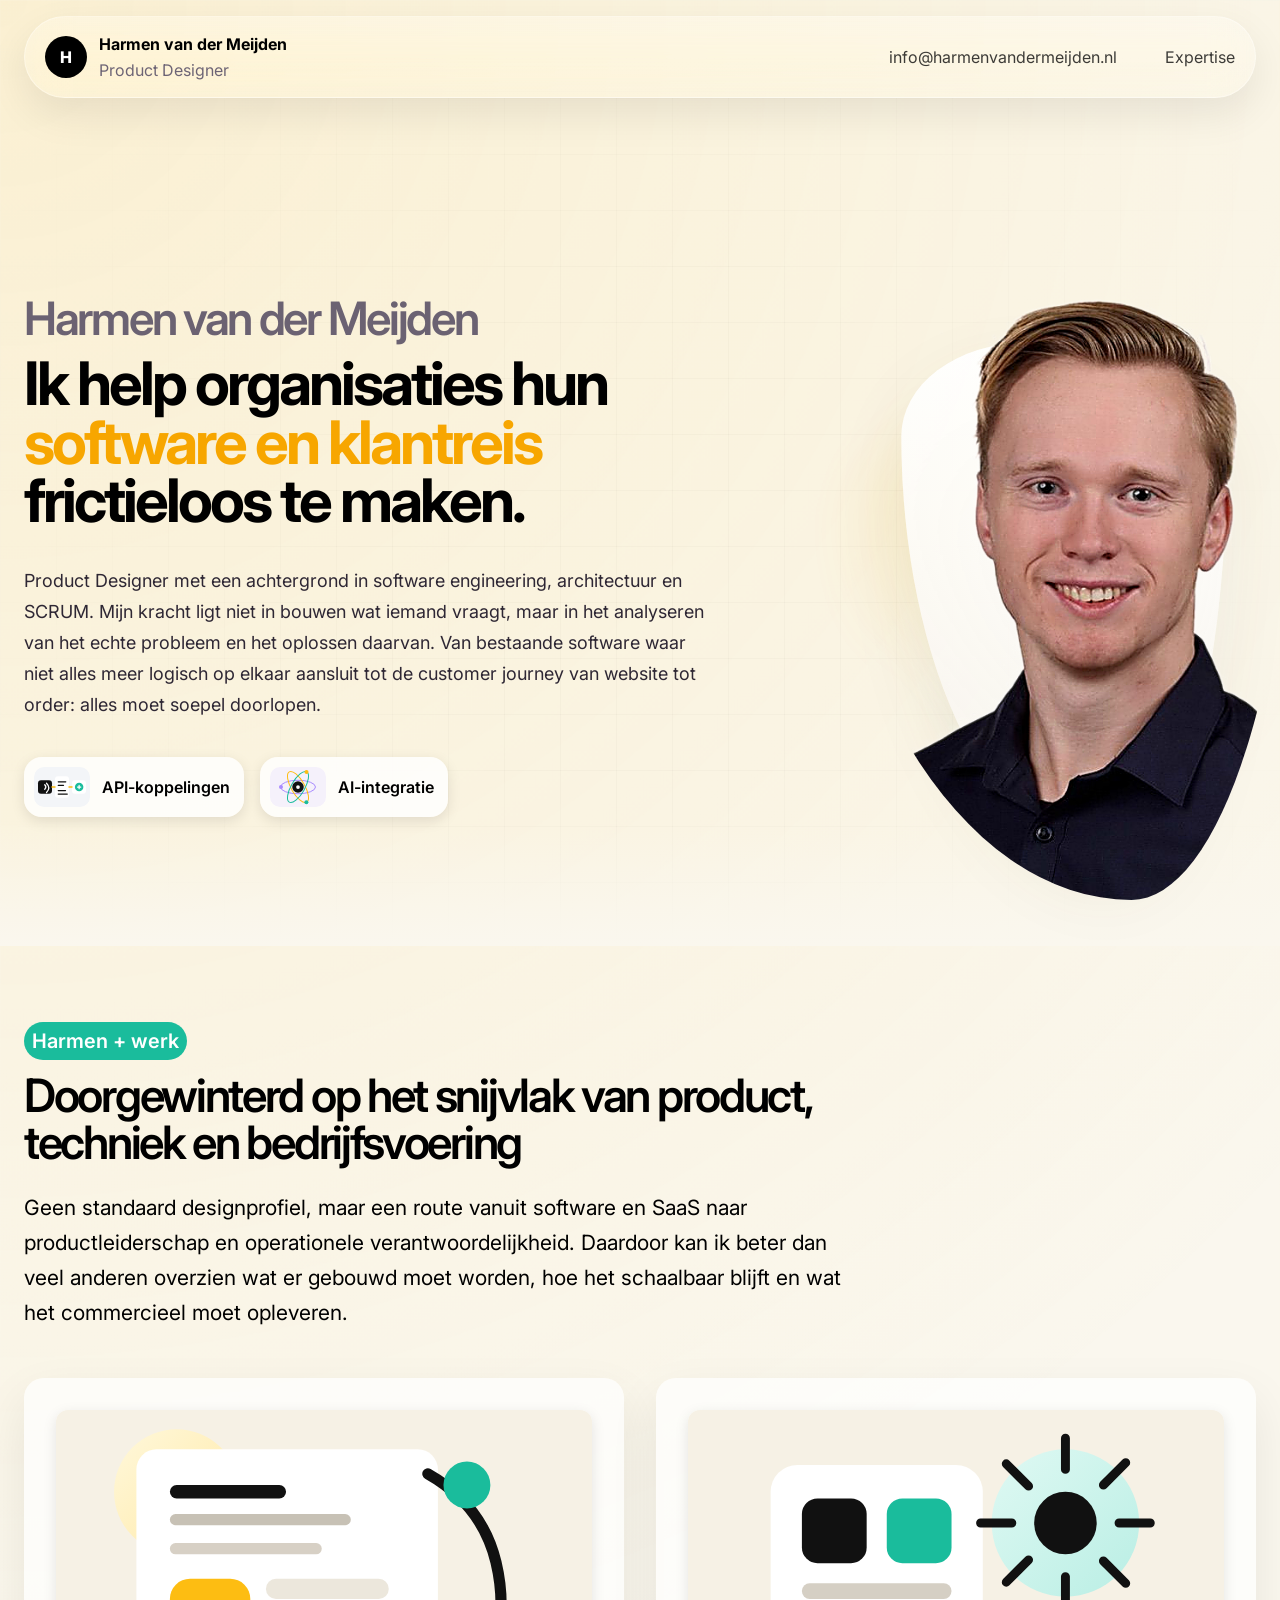
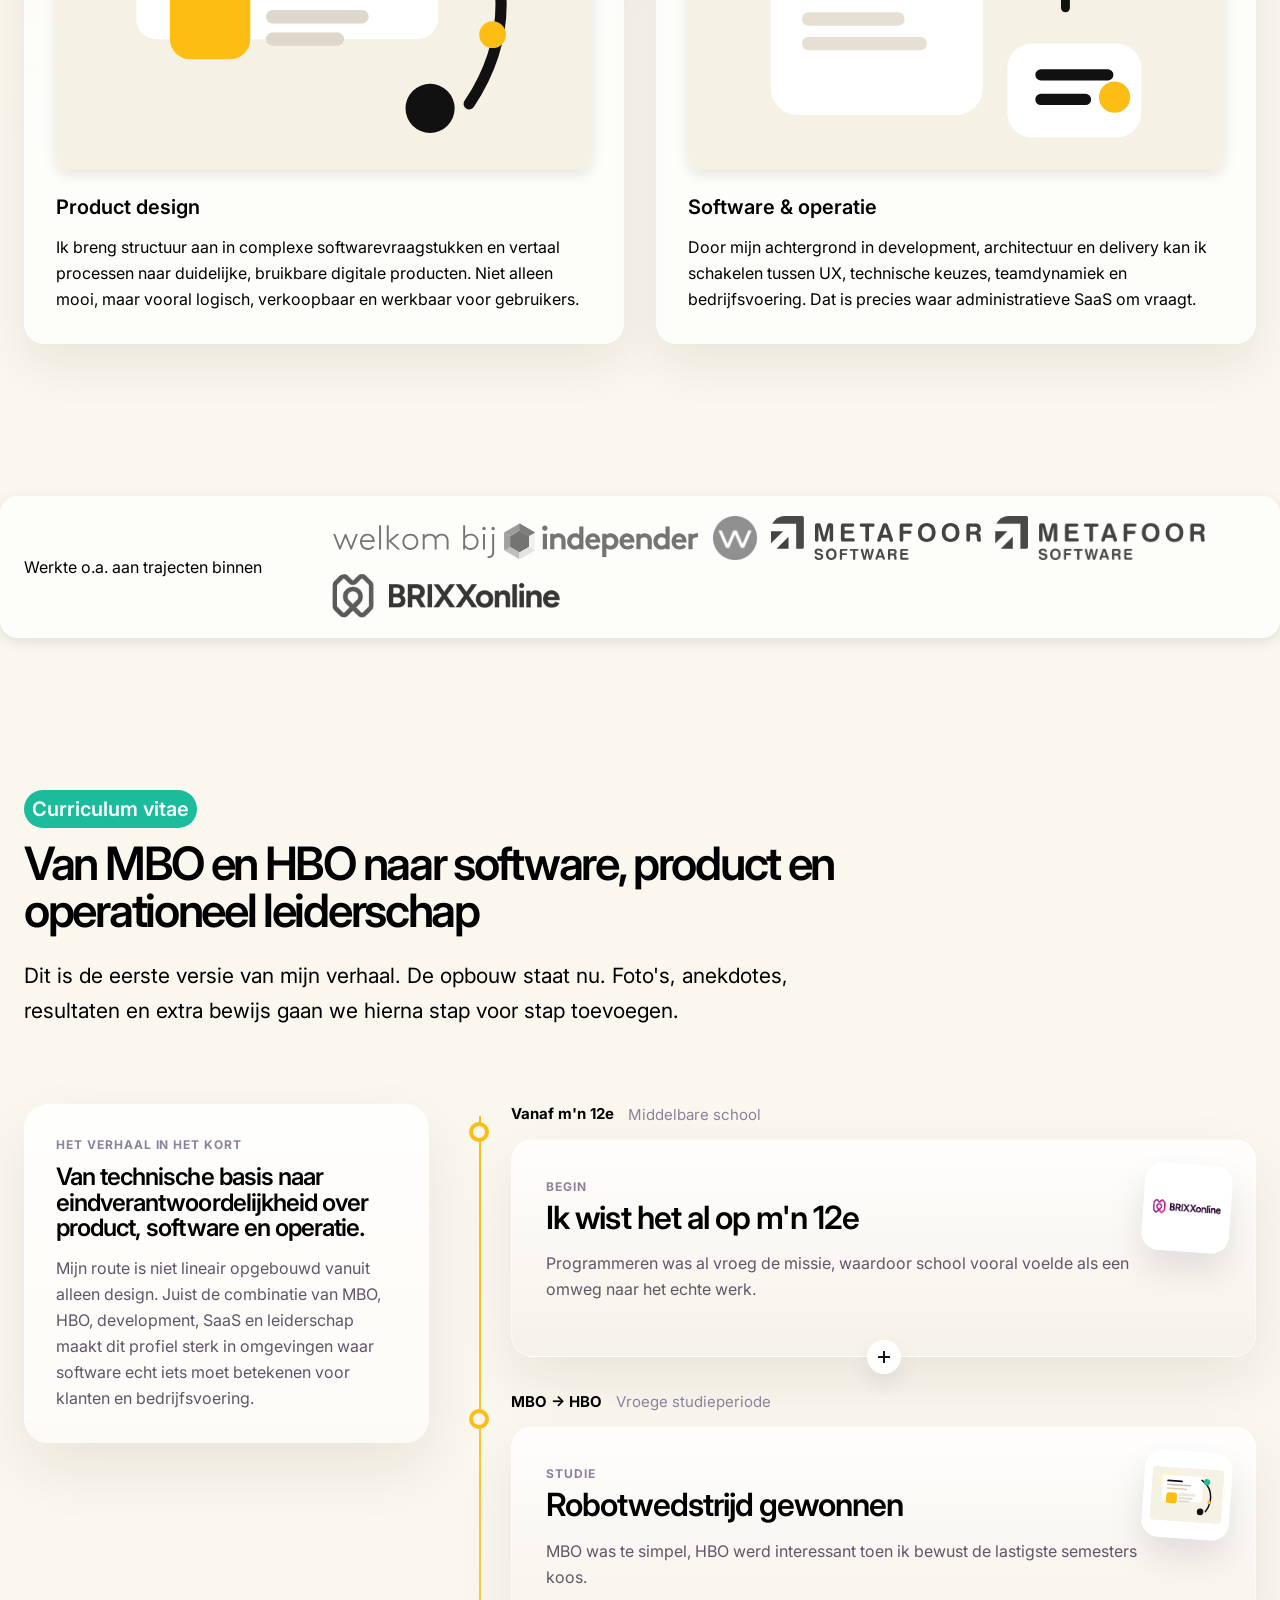
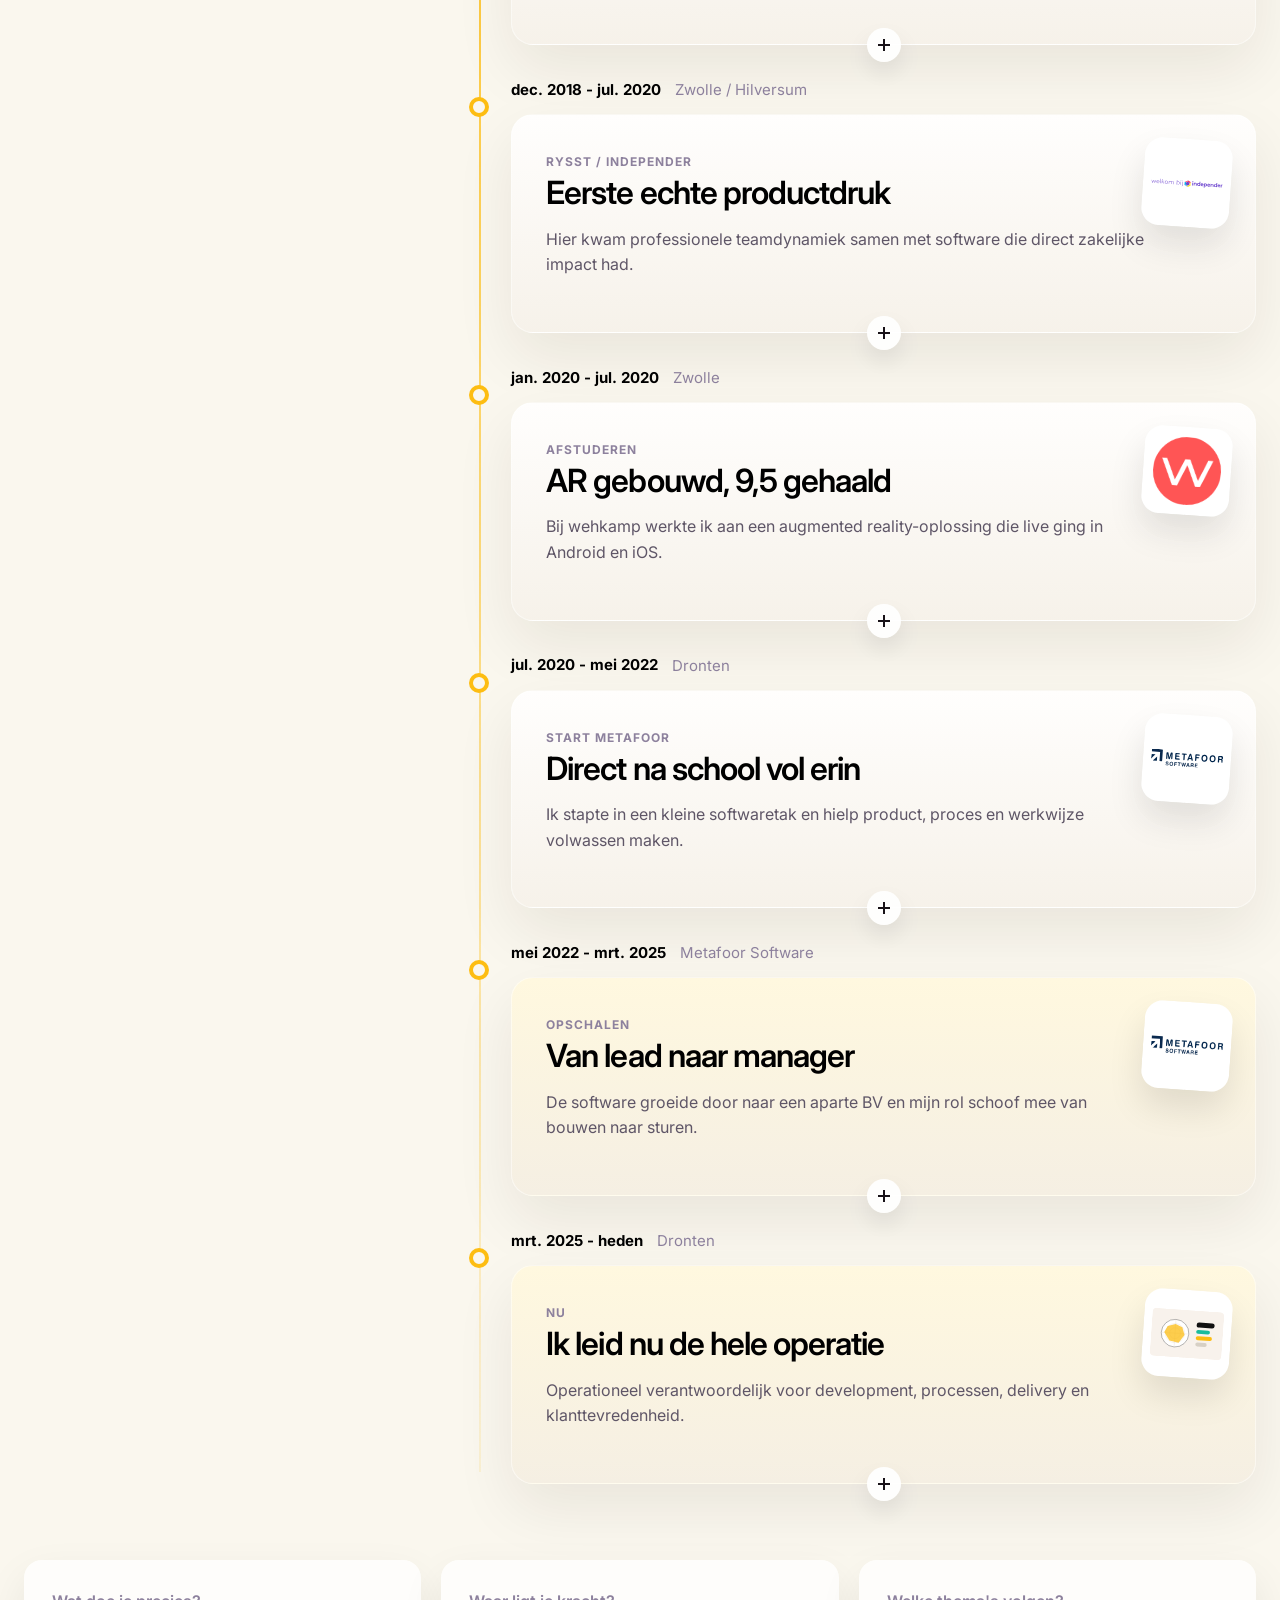
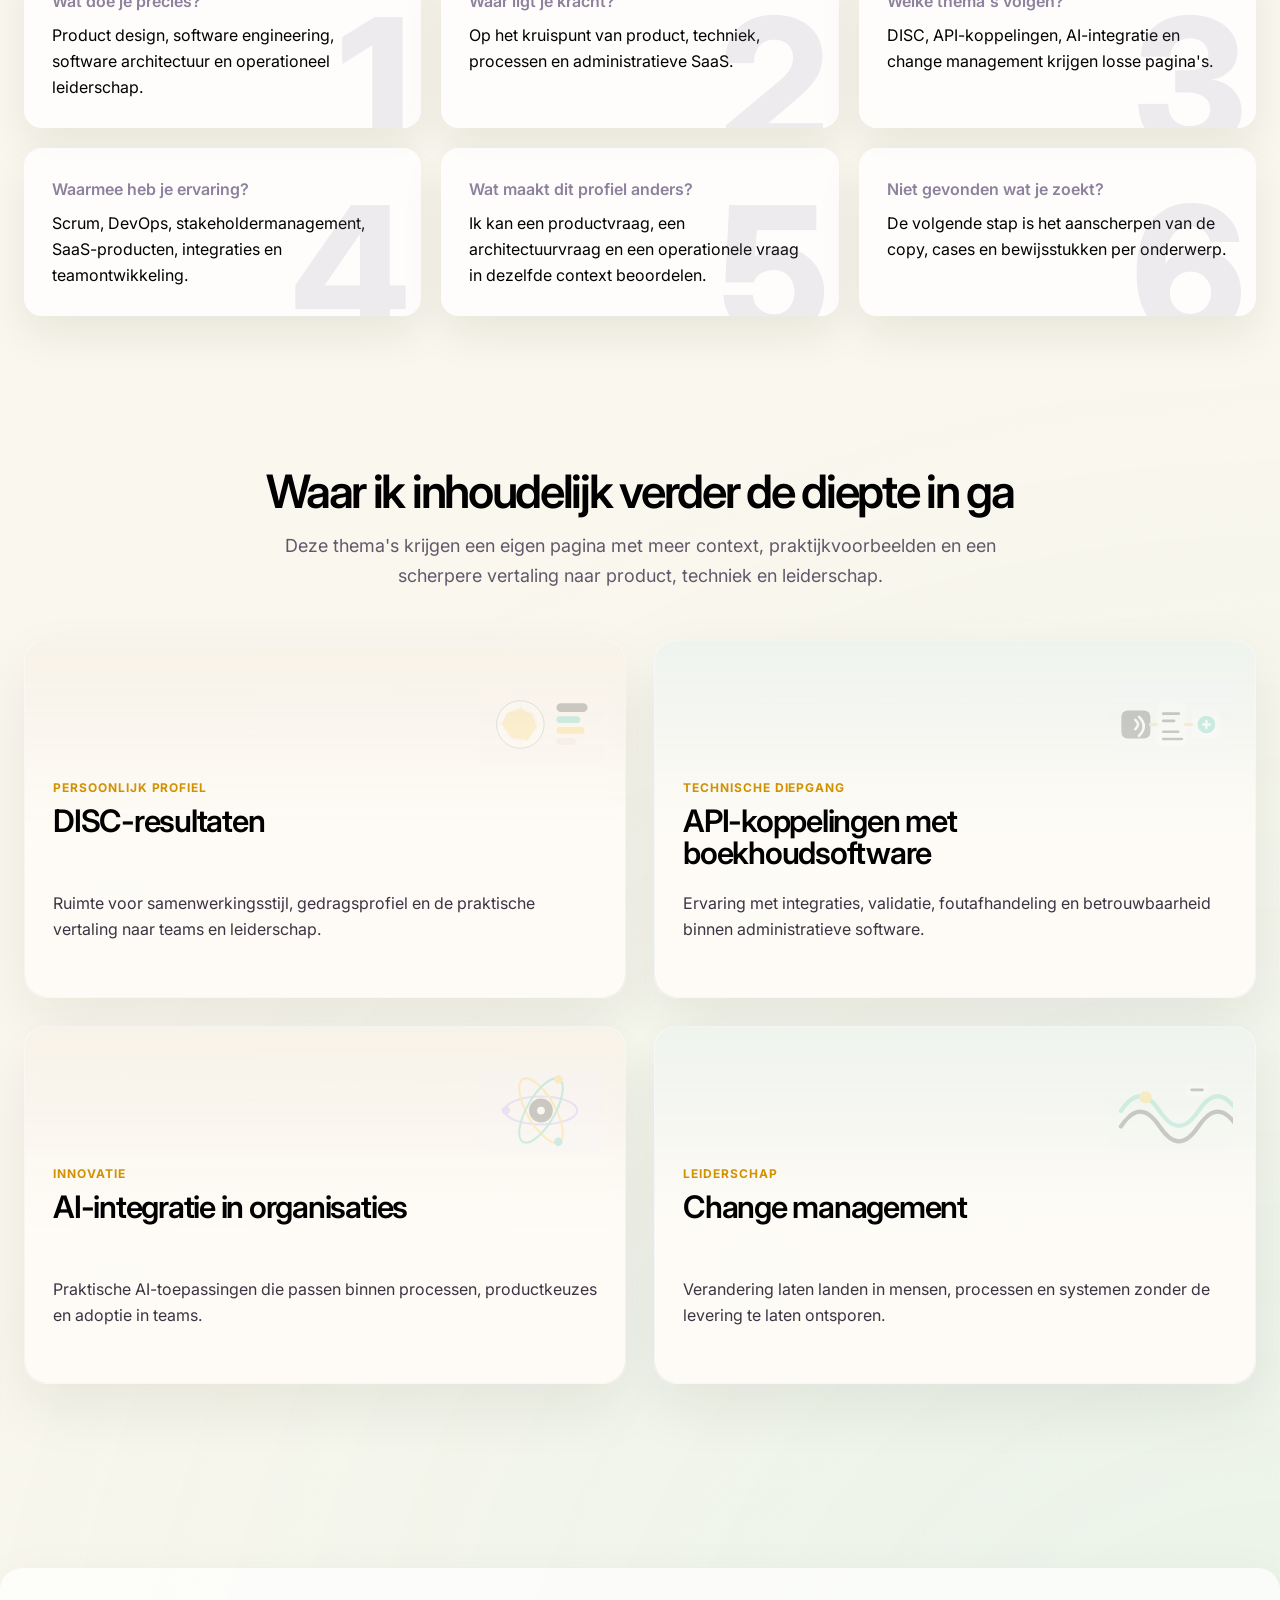
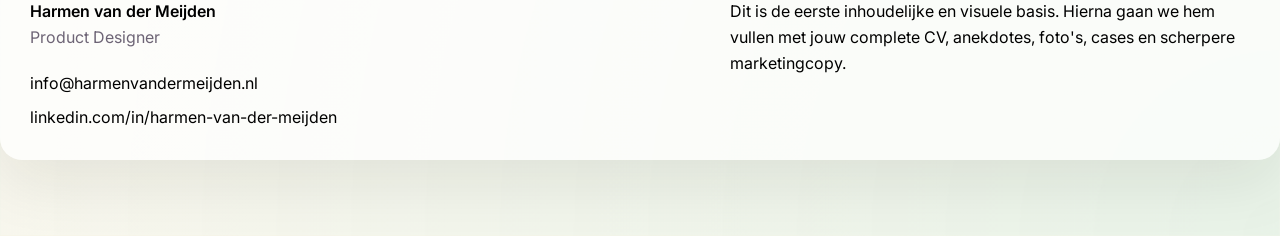
==== commit 5f2a9136: "Verbetering" ====
--- a/index.html
+++ b/index.html
@@ -71,11 +71,12 @@
       <div class="hero-grid"></div>
       <div class="container hero-inner">
         <div class="hero-copy">
-          <h2 class="pre-heading">Mijn naam is Harmen van der Meijden,</h2>
-          <h1 class="big-title">Product designer gespecialiseerd in <span>software, SaaS en operatie</span></h1>
+          <h2 class="pre-heading">Harmen van der Meijden</h2>
+          <h1 class="big-title">Ik help organisaties hun <span>software en klantreis</span> frictieloos te maken.</h1>
           <p class="large-paragraph intro">
-            Ik ontwerp, bouw en leid gedegen digitale producten. Mijn kracht zit in de combinatie van product design,
-            software engineering, software architectuur en administratieve SaaS software.
+            Product Designer met een achtergrond in software engineering, architectuur en SCRUM.
+            Mijn kracht ligt niet in bouwen wat iemand vraagt, maar in het analyseren van het echte probleem en het oplossen daarvan.
+            Van bestaande software waar niet alles meer logisch op elkaar aansluit tot de customer journey van website tot order: alles moet soepel doorlopen.
           </p>
           <div class="hero-badges">
             <div class="hero-badge">
@@ -89,7 +90,10 @@
           </div>
         </div>
         <div class="hero-image">
-          <img src="assets/portrait/harmen-portrait-cutout.png" alt="Portret van Harmen van der Meijden" width="960" height="960">
+          <span class="hero-image-accent" aria-hidden="true"></span>
+          <div class="hero-image-portrait">
+            <img src="assets/portrait/harmen-portrait-cutout.png" alt="Portret van Harmen van der Meijden" width="960" height="960">
+          </div>
         </div>
       </div>
     </section>
--- a/styles.css
+++ b/styles.css
@@ -237,6 +237,41 @@
   margin-top: 36px;
 }
 
+.hero-actions {
+  display: flex;
+  flex-wrap: wrap;
+  gap: 14px;
+  margin-top: 28px;
+}
+
+.button {
+  display: inline-flex;
+  align-items: center;
+  justify-content: center;
+  min-height: 52px;
+  padding: 0 22px;
+  border-radius: 999px;
+  font-weight: 700;
+  transition: transform 180ms ease, box-shadow 180ms ease, background-color 180ms ease;
+}
+
+.button:hover {
+  transform: translateY(-2px);
+}
+
+.button-primary {
+  background: #121016;
+  color: #fff;
+  box-shadow: 0 16px 30px rgba(18, 16, 22, 0.18);
+}
+
+.button-secondary {
+  background: rgba(255, 255, 255, 0.82);
+  color: #181218;
+  border: 1px solid rgba(19, 16, 23, 0.08);
+  box-shadow: 0 14px 28px rgba(18, 16, 22, 0.08);
+}
+
 .hero-badge {
   display: inline-flex;
   align-items: center;
@@ -268,44 +303,69 @@
   position: relative;
   z-index: 1;
   width: 100%;
-  max-width: 500px;
+  max-width: 560px;
   margin-left: auto;
-  height: min(66vh, 680px);
-  min-height: 500px;
+  height: min(72vh, 760px);
+  min-height: 540px;
   pointer-events: none;
   align-self: end;
+  transform: translate(8%, 4%);
+  overflow: visible;
 }
 
 .hero-image::before {
   content: "";
   position: absolute;
-  inset: 10% 10% 10% 10%;
-  border-radius: 50%;
-  background: radial-gradient(circle at 30% 30%, rgba(253, 189, 18, 0.22), rgba(253, 189, 18, 0) 56%),
-    radial-gradient(circle at 72% 48%, rgba(26, 188, 156, 0.14), rgba(26, 188, 156, 0) 48%),
-    rgba(255, 255, 255, 0.42);
-  box-shadow: 0 30px 80px rgba(89, 72, 36, 0.1);
-  filter: blur(12px);
+  inset: 20% 14% 10% 6%;
+  z-index: 0;
+  border-radius: 48% 52% 42% 58% / 32% 34% 66% 68%;
+  background:
+    radial-gradient(circle at 32% 30%, rgba(253, 189, 18, 0.18), rgba(253, 189, 18, 0) 42%),
+    radial-gradient(circle at 72% 44%, rgba(255, 255, 255, 0.82), rgba(255, 255, 255, 0) 56%),
+    radial-gradient(circle at 56% 72%, rgba(26, 188, 156, 0.08), rgba(26, 188, 156, 0) 34%);
+  filter: blur(24px);
+  opacity: 0.72;
 }
 
 .hero-image::after {
   content: "";
   position: absolute;
-  inset: 12% 6% 12% 6%;
-  border-radius: 50%;
-  background:
-    radial-gradient(circle at center, rgba(255, 255, 255, 0.9), rgba(255, 255, 255, 0.16) 68%, transparent 78%);
-  filter: blur(2px);
+  inset: 14% 14% 6% 18%;
+  z-index: 1;
+  border-radius: 38% 62% 34% 66% / 18% 20% 80% 82%;
+  background: linear-gradient(180deg, rgba(255, 255, 255, 0.92), rgba(247, 243, 236, 0.9));
+  box-shadow: 0 28px 72px rgba(92, 75, 43, 0.08);
+}
+
+.hero-image-accent {
+  display: none;
+}
+
+.hero-image-portrait {
+  position: absolute;
+  inset: 0;
+  z-index: 2;
+  overflow: hidden;
+  border-radius: 38% 62% 34% 66% / 18% 20% 80% 82%;
+  background: transparent;
+  box-shadow: none;
+}
+
+.hero-image-portrait::before {
+  content: none;
 }
 
 .hero-image img {
-  position: relative;
+  position: absolute;
+  inset: -1% -10% -3% -16%;
   z-index: 2;
-  width: 100%;
-  height: 100%;
-  object-fit: contain;
+  width: auto;
+  min-width: 126%;
+  max-width: none;
+  height: 106%;
+  object-fit: cover;
   object-position: center top;
-  filter: saturate(0.98) contrast(1.03) drop-shadow(0 28px 36px rgba(29, 22, 12, 0.18));
+  filter: saturate(1.02) contrast(1.01);
 }
 
 .about-section,
@@ -317,6 +377,13 @@
   padding: 76px 0;
 }
 
+.proof-section,
+.results-section,
+.trajectory-section {
+  position: relative;
+  padding: 32px 0 76px;
+}
+
 .section-intro {
   max-width: 820px;
 }
@@ -339,6 +406,54 @@
   grid-template-columns: repeat(2, minmax(0, 1fr));
   gap: 32px;
   margin-top: 48px;
+}
+
+.proof-grid,
+.results-grid {
+  display: grid;
+  grid-template-columns: repeat(3, minmax(0, 1fr));
+  gap: 20px;
+}
+
+.proof-card,
+.result-card,
+.trajectory-card {
+  border: 1px solid rgba(255, 255, 255, 0.5);
+  border-radius: 22px;
+  background: rgba(255, 255, 255, 0.74);
+  box-shadow: 0 24px 56px rgba(30, 23, 16, 0.08);
+}
+
+.proof-card,
+.result-card {
+  min-height: 220px;
+  padding: 28px;
+}
+
+.proof-kicker,
+.result-kicker,
+.trajectory-kicker {
+  margin-bottom: 10px;
+  color: #d29100;
+  font-size: 12px;
+  line-height: 18px;
+  font-weight: 800;
+  letter-spacing: 0.08em;
+  text-transform: uppercase;
+}
+
+.proof-card h3,
+.result-card h3 {
+  margin-bottom: 14px;
+  font-size: 30px;
+  line-height: 1.02;
+  letter-spacing: -0.04em;
+}
+
+.proof-card p:last-child,
+.result-card p:last-child,
+.trajectory-copy p {
+  color: #4d4556;
 }
 
 .about-card {
@@ -399,6 +514,38 @@
   border-radius: 14px;
   filter: grayscale(1) contrast(1.05);
   opacity: 0.82;
+}
+
+.trajectory-card {
+  display: flex;
+  justify-content: space-between;
+  gap: 32px;
+  align-items: center;
+  padding: 34px;
+}
+
+.trajectory-copy {
+  max-width: 760px;
+}
+
+.trajectory-copy h2 {
+  margin-bottom: 14px;
+  font-size: 40px;
+}
+
+.trajectory-actions {
+  display: flex;
+  flex-direction: column;
+  gap: 12px;
+  min-width: 230px;
+}
+
+.loopbaan-hero {
+  padding-bottom: 12px;
+}
+
+.story-timeline-page {
+  margin-top: 0;
 }
 
 .cv-content {
@@ -1353,6 +1500,82 @@
   text-underline-offset: 3px;
 }
 
+.disc-summary-grid,
+.disc-metrics-grid,
+.disc-columns {
+  display: grid;
+  grid-template-columns: repeat(3, minmax(0, 1fr));
+  gap: 22px;
+}
+
+.disc-columns {
+  grid-template-columns: repeat(2, minmax(0, 1fr));
+}
+
+.disc-summary-card,
+.disc-metric-card,
+.disc-note-card,
+.disc-panel-highlight {
+  border-radius: 20px;
+  background: rgba(255, 255, 255, 0.78);
+  box-shadow: 0 22px 54px rgba(28, 22, 17, 0.08);
+}
+
+.disc-summary-card,
+.disc-metric-card {
+  min-height: 220px;
+  padding: 28px;
+}
+
+.disc-note-card {
+  padding: 34px;
+}
+
+.disc-kicker {
+  margin-bottom: 10px;
+  color: #d29100;
+  font-size: 12px;
+  line-height: 18px;
+  font-weight: 800;
+  letter-spacing: 0.08em;
+  text-transform: uppercase;
+}
+
+.disc-summary-card h2,
+.disc-note-card h2 {
+  margin-bottom: 14px;
+  font-size: 34px;
+  line-height: 1.04;
+  letter-spacing: -0.04em;
+}
+
+.disc-metric-card h3 {
+  margin-bottom: 14px;
+  font-size: 30px;
+  line-height: 1.02;
+  letter-spacing: -0.04em;
+}
+
+.disc-list {
+  padding-left: 18px;
+}
+
+.disc-list li + li {
+  margin-top: 10px;
+}
+
+.disc-panel-highlight {
+  padding: 30px;
+}
+
+.disc-panel-highlight p + p {
+  margin-top: 14px;
+}
+
+.disc-note-section {
+  padding-top: 24px;
+}
+
 @media (max-width: 1200px) {
   .hero-inner {
     grid-template-columns: minmax(0, 1fr) minmax(320px, 0.86fr);
@@ -1360,8 +1583,37 @@
   }
 
   .hero-image {
+    max-width: 500px;
+    min-height: 480px;
+    transform: translate(4%, 4%);
+  }
+
+  .proof-grid,
+  .results-grid {
+    grid-template-columns: 1fr;
+  }
+
+  .disc-summary-grid,
+  .disc-metrics-grid,
+  .disc-columns {
+    grid-template-columns: 1fr;
+  }
+
+  .trajectory-card {
+    flex-direction: column;
+    align-items: flex-start;
+  }
+
+  .trajectory-actions {
+    min-width: 0;
+    width: 100%;
+    flex-direction: row;
+    flex-wrap: wrap;
+  }
+
+  .hero-image {
     min-height: 440px;
-    height: min(58vh, 560px);
+    height: min(56vh, 520px);
   }
 
   .story-timeline {
@@ -1393,14 +1645,20 @@
 
   .hero-image {
     width: 100%;
-    height: 46vh;
+    height: min(64vw, 460px);
     min-height: 320px;
     max-width: 420px;
     margin: 0 auto;
+    transform: none;
   }
 
   .hero-image::before {
-    inset: 10% 10% 10% 10%;
+    inset: 22% 16% 12% 8%;
+  }
+
+  .hero-image::after,
+  .hero-image-portrait {
+    border-radius: 36% 64% 34% 66% / 18% 22% 78% 82%;
   }
 
   .about-grid,
@@ -1435,6 +1693,10 @@
 
   .work-grid {
     grid-template-columns: 1fr;
+  }
+
+  .hero-actions {
+    gap: 12px;
   }
 
   .work-card-content,
@@ -1571,21 +1833,63 @@
     line-height: 30px;
   }
 
+  .button {
+    width: 100%;
+  }
+
   .hero-image {
-    height: 28vh;
-    min-height: 220px;
-    max-width: 320px;
-    margin-top: 8px;
+    position: absolute;
+    top: 8px;
+    right: 0;
+    width: 128px;
+    height: 168px;
+    min-height: 0;
+    max-width: none;
+    margin-top: 0;
+    transform: none;
+    overflow: visible;
   }
 
   .pre-heading {
     max-width: none;
+  }
+
+  .hero-copy {
+    position: relative;
+    z-index: 2;
+    padding-right: 138px;
+  }
+
+  .hero-image::before {
+    inset: 24% 18% 14% 10%;
+    filter: blur(14px);
+  }
+
+  .hero-image::after,
+  .hero-image-portrait {
+    border-radius: 34% 66% 36% 64% / 14% 18% 82% 86%;
+  }
+
+  .hero-image::after {
+    inset: 16% 16% 8% 20%;
+  }
+
+  .hero-image img {
+    inset: 0 -14% -2% -24%;
+    width: auto;
+    min-width: 150%;
+    height: 102%;
   }
 
   .about-grid,
   .cv-overview-grid,
   .prose-grid {
     grid-template-columns: 1fr;
+  }
+
+  .trajectory-actions {
+    flex-direction: column;
+    width: 100%;
   }
 
   .story-rail {
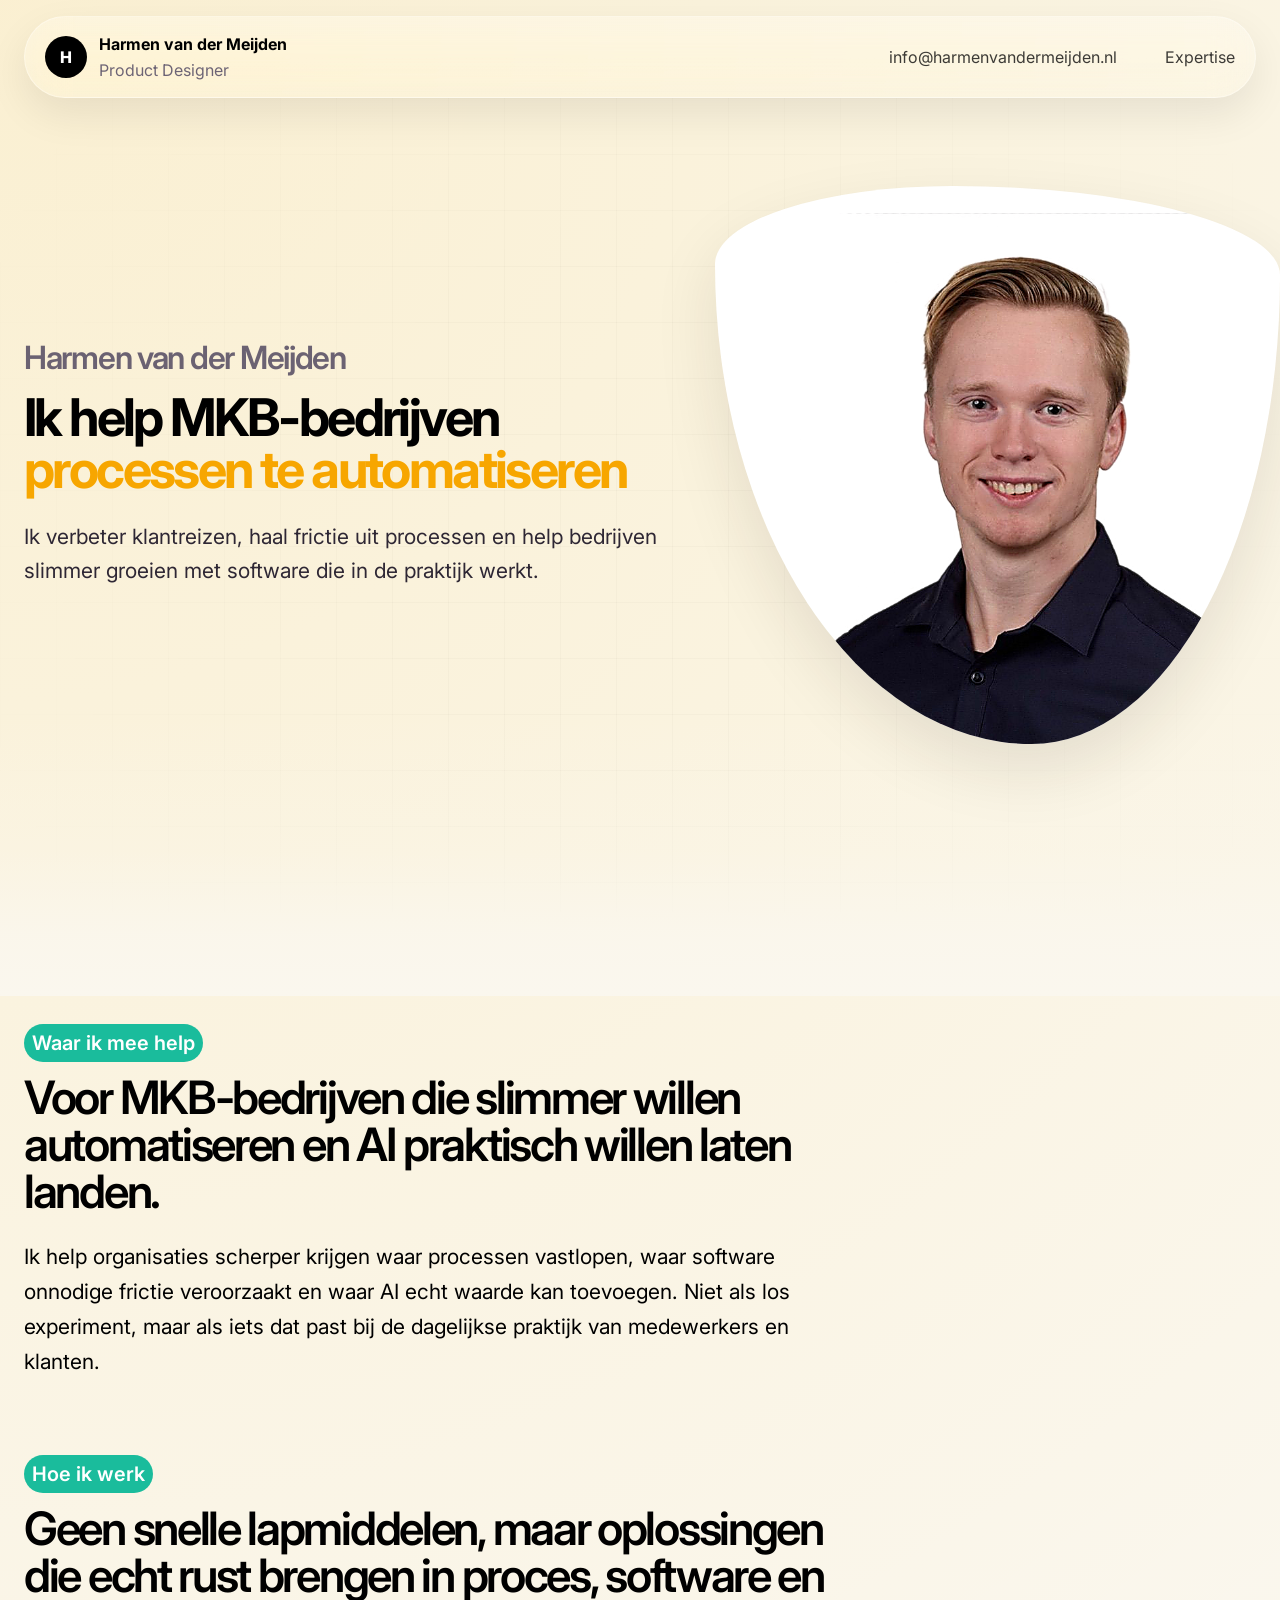
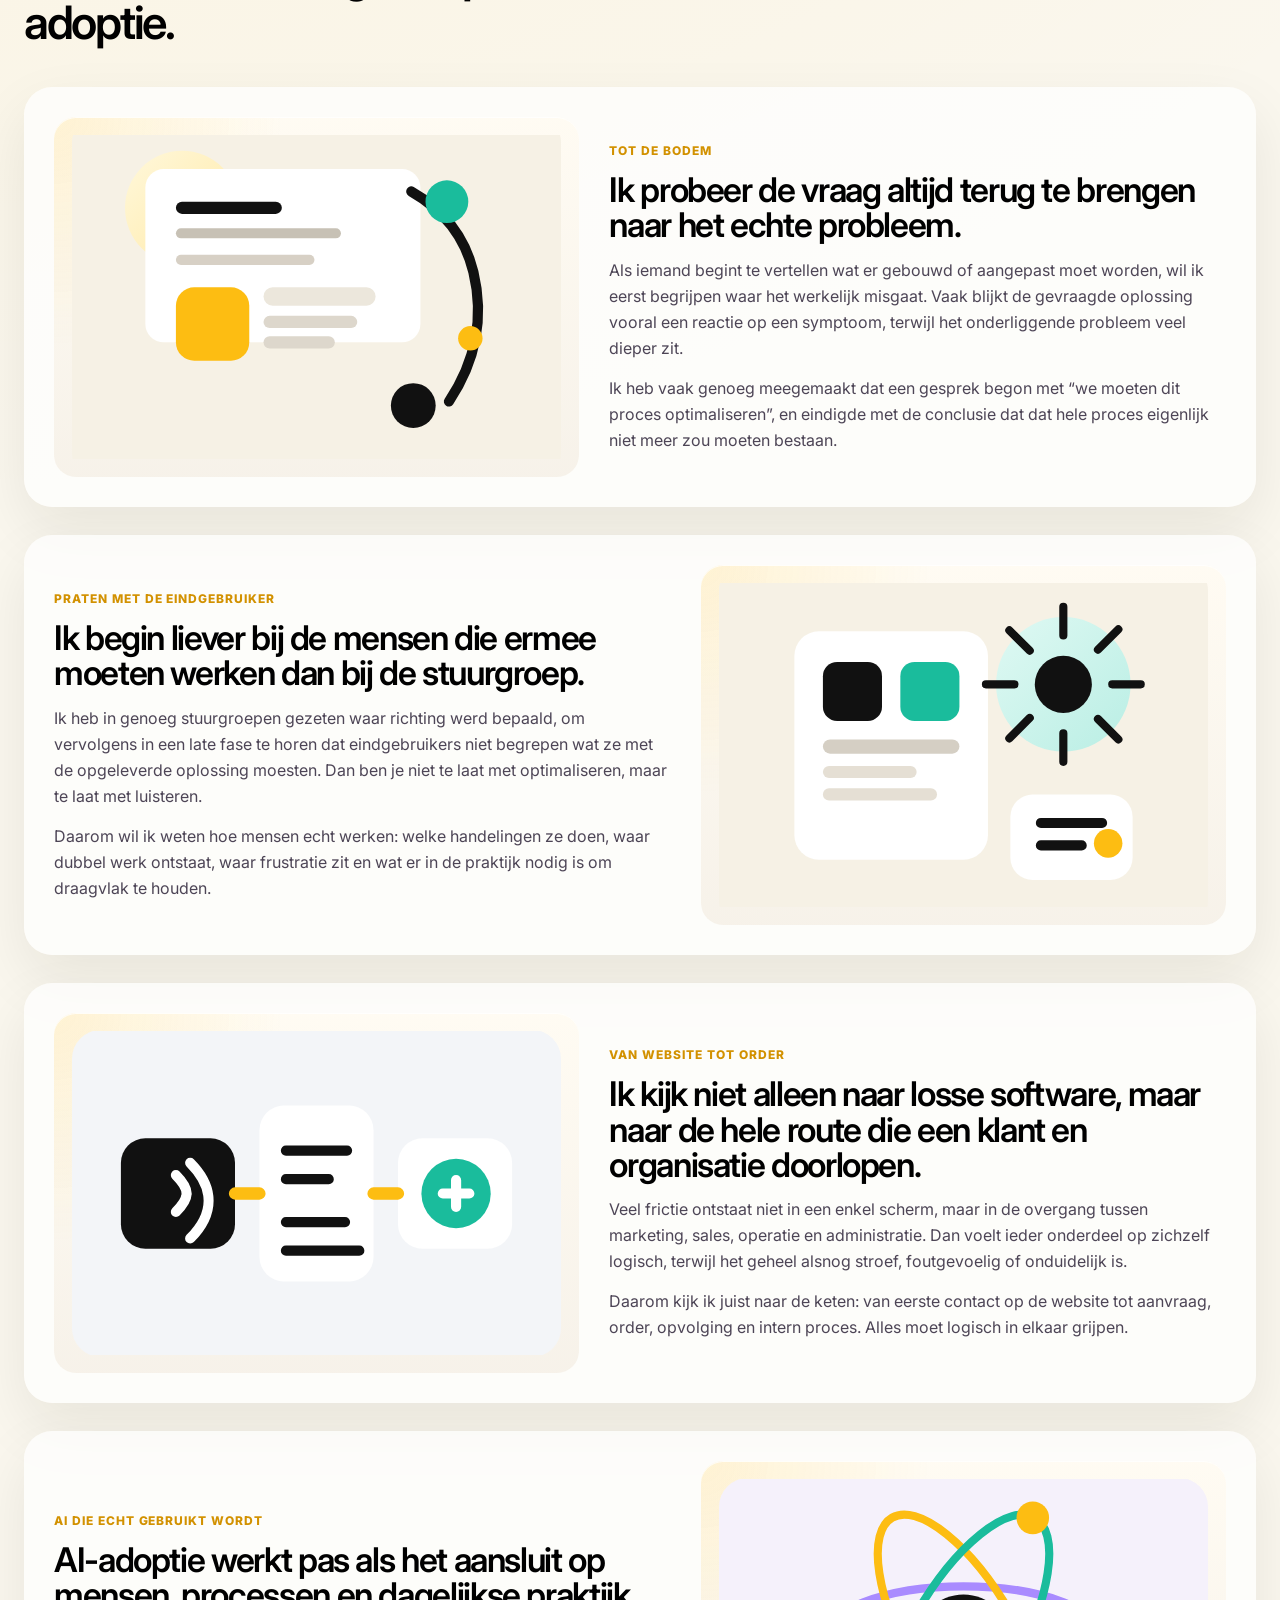
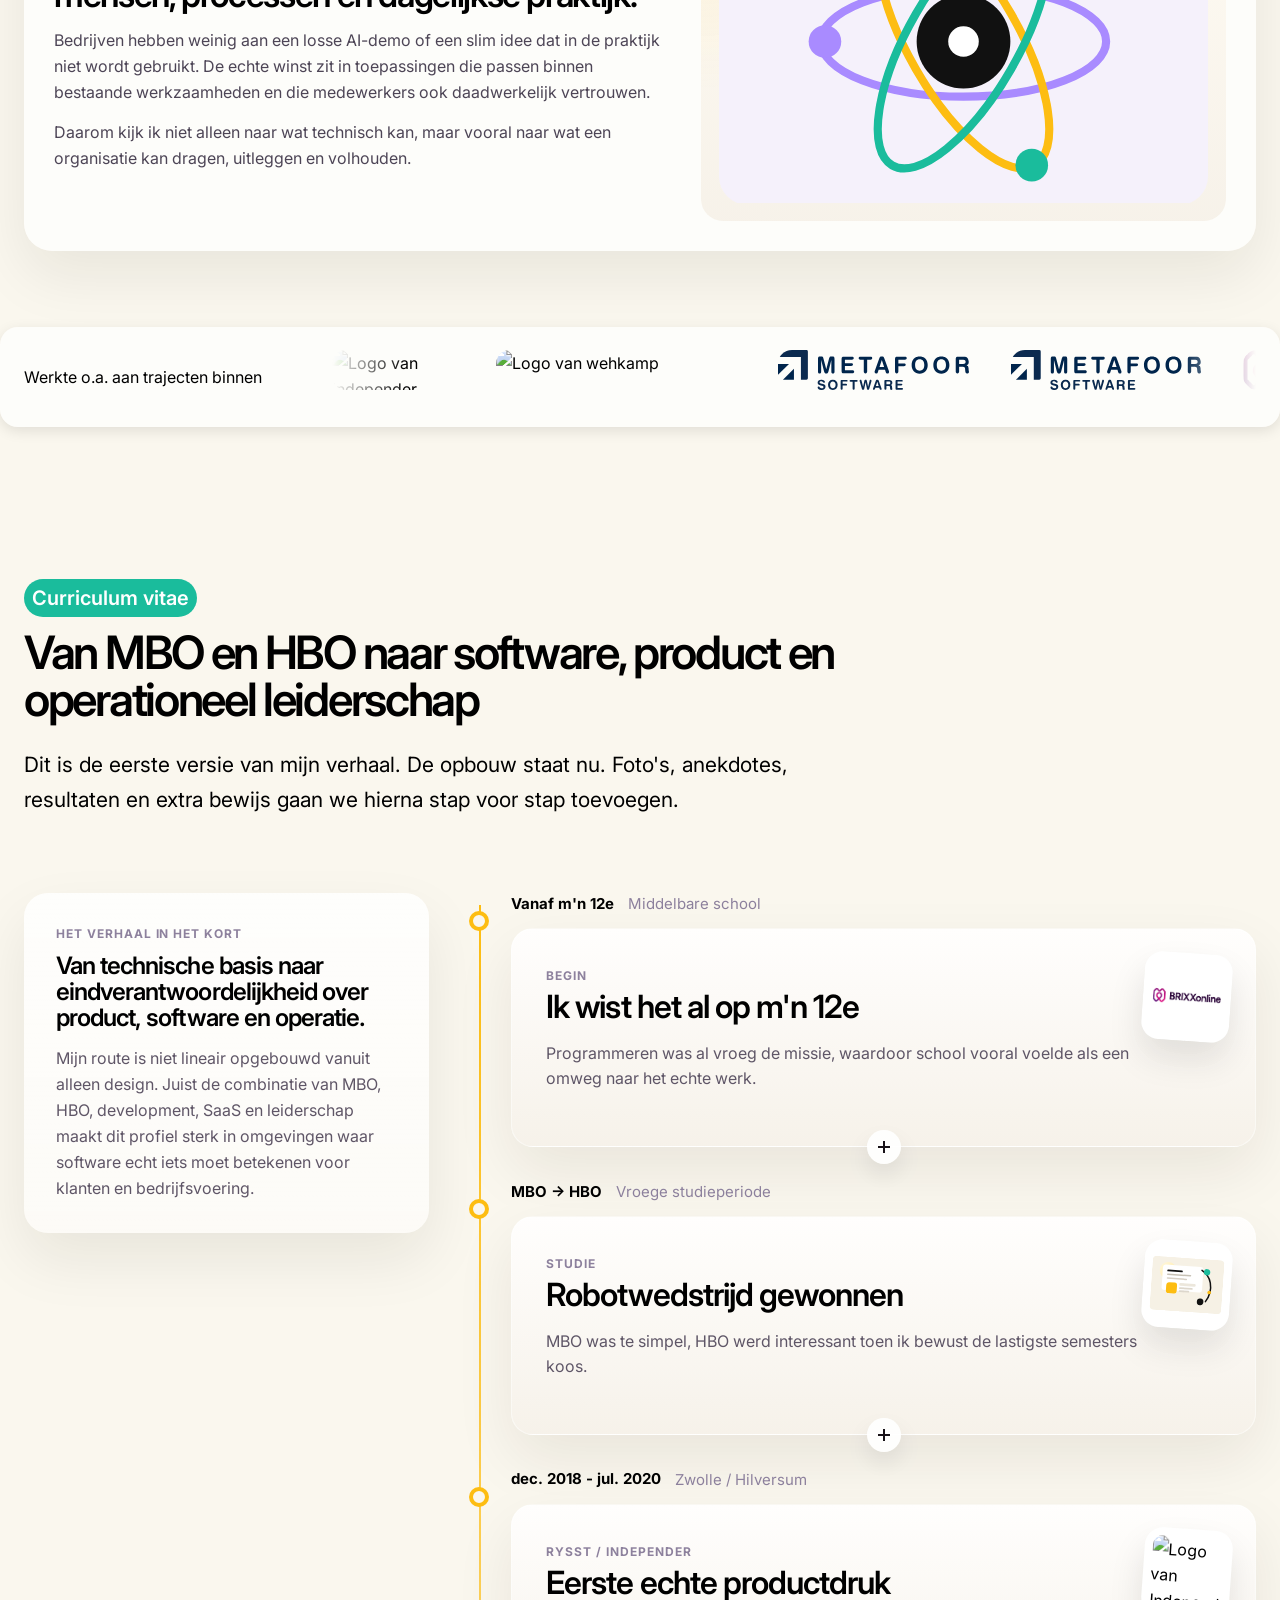
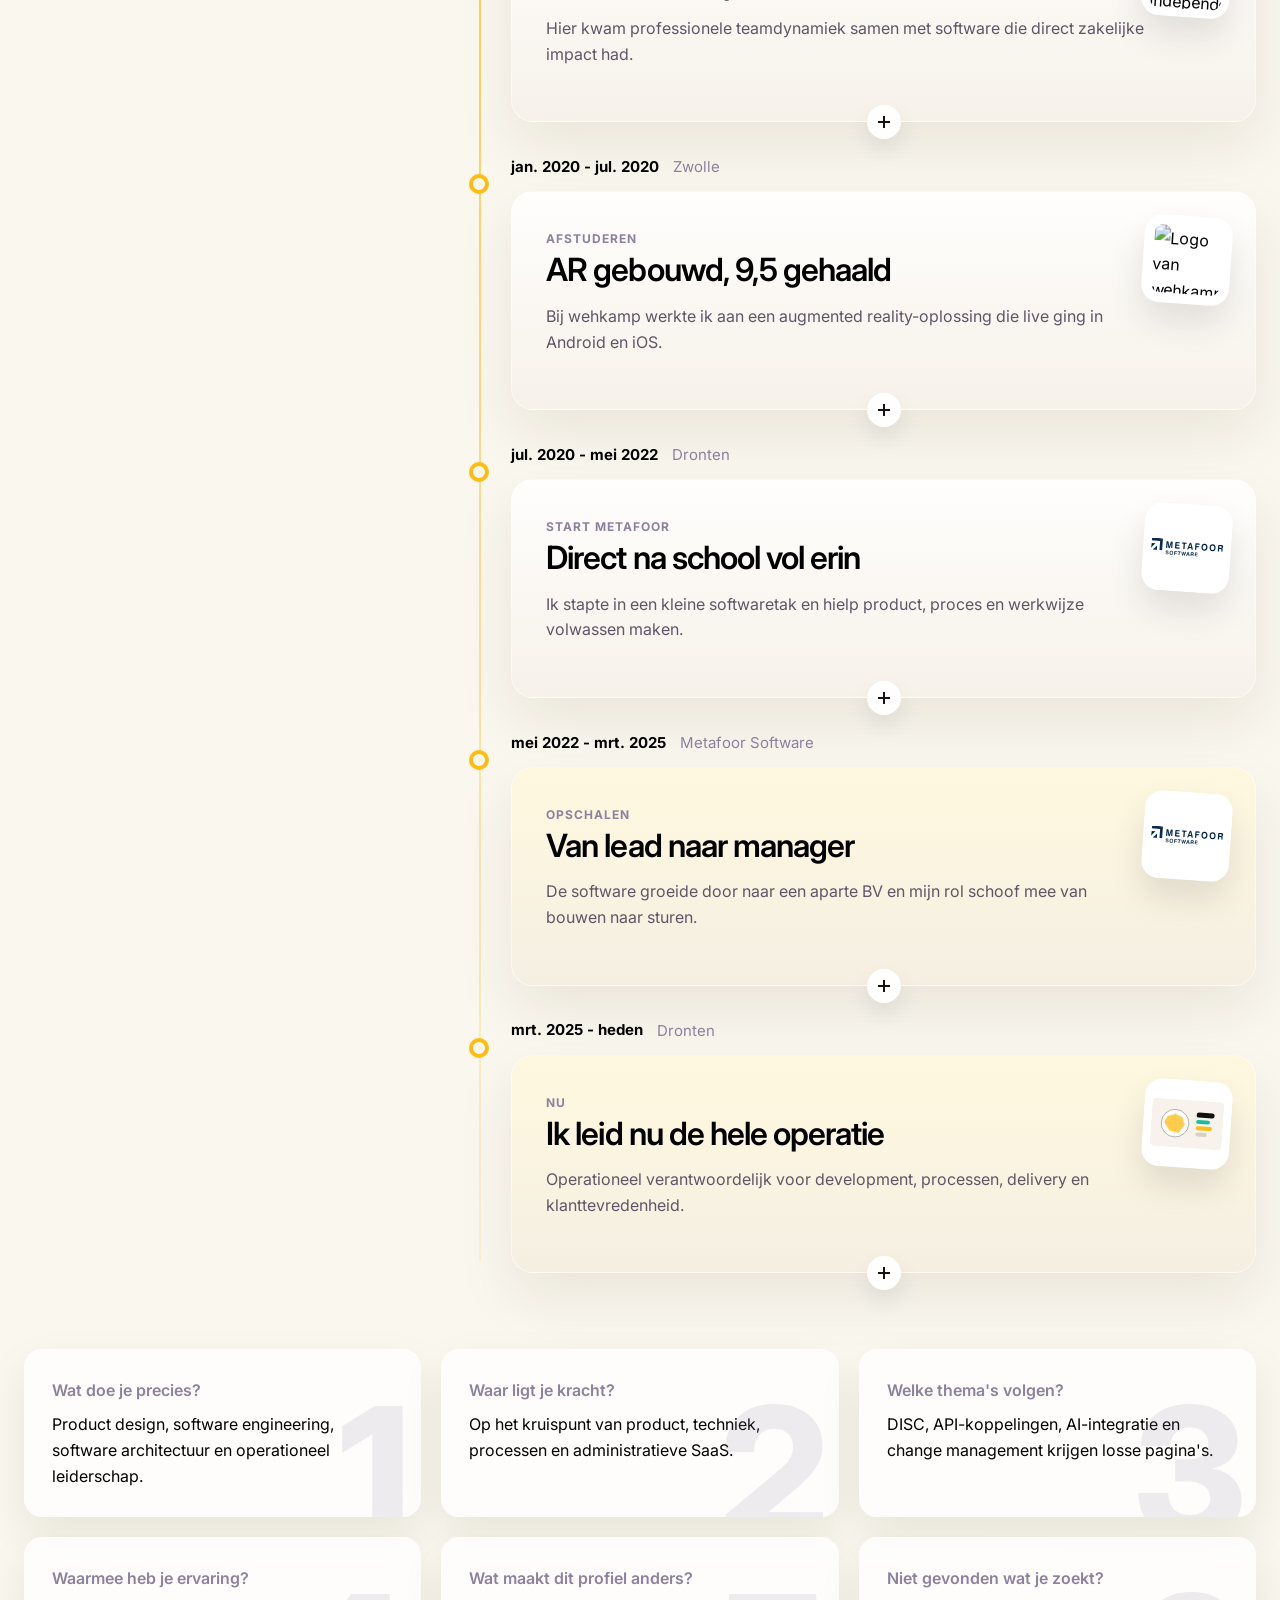
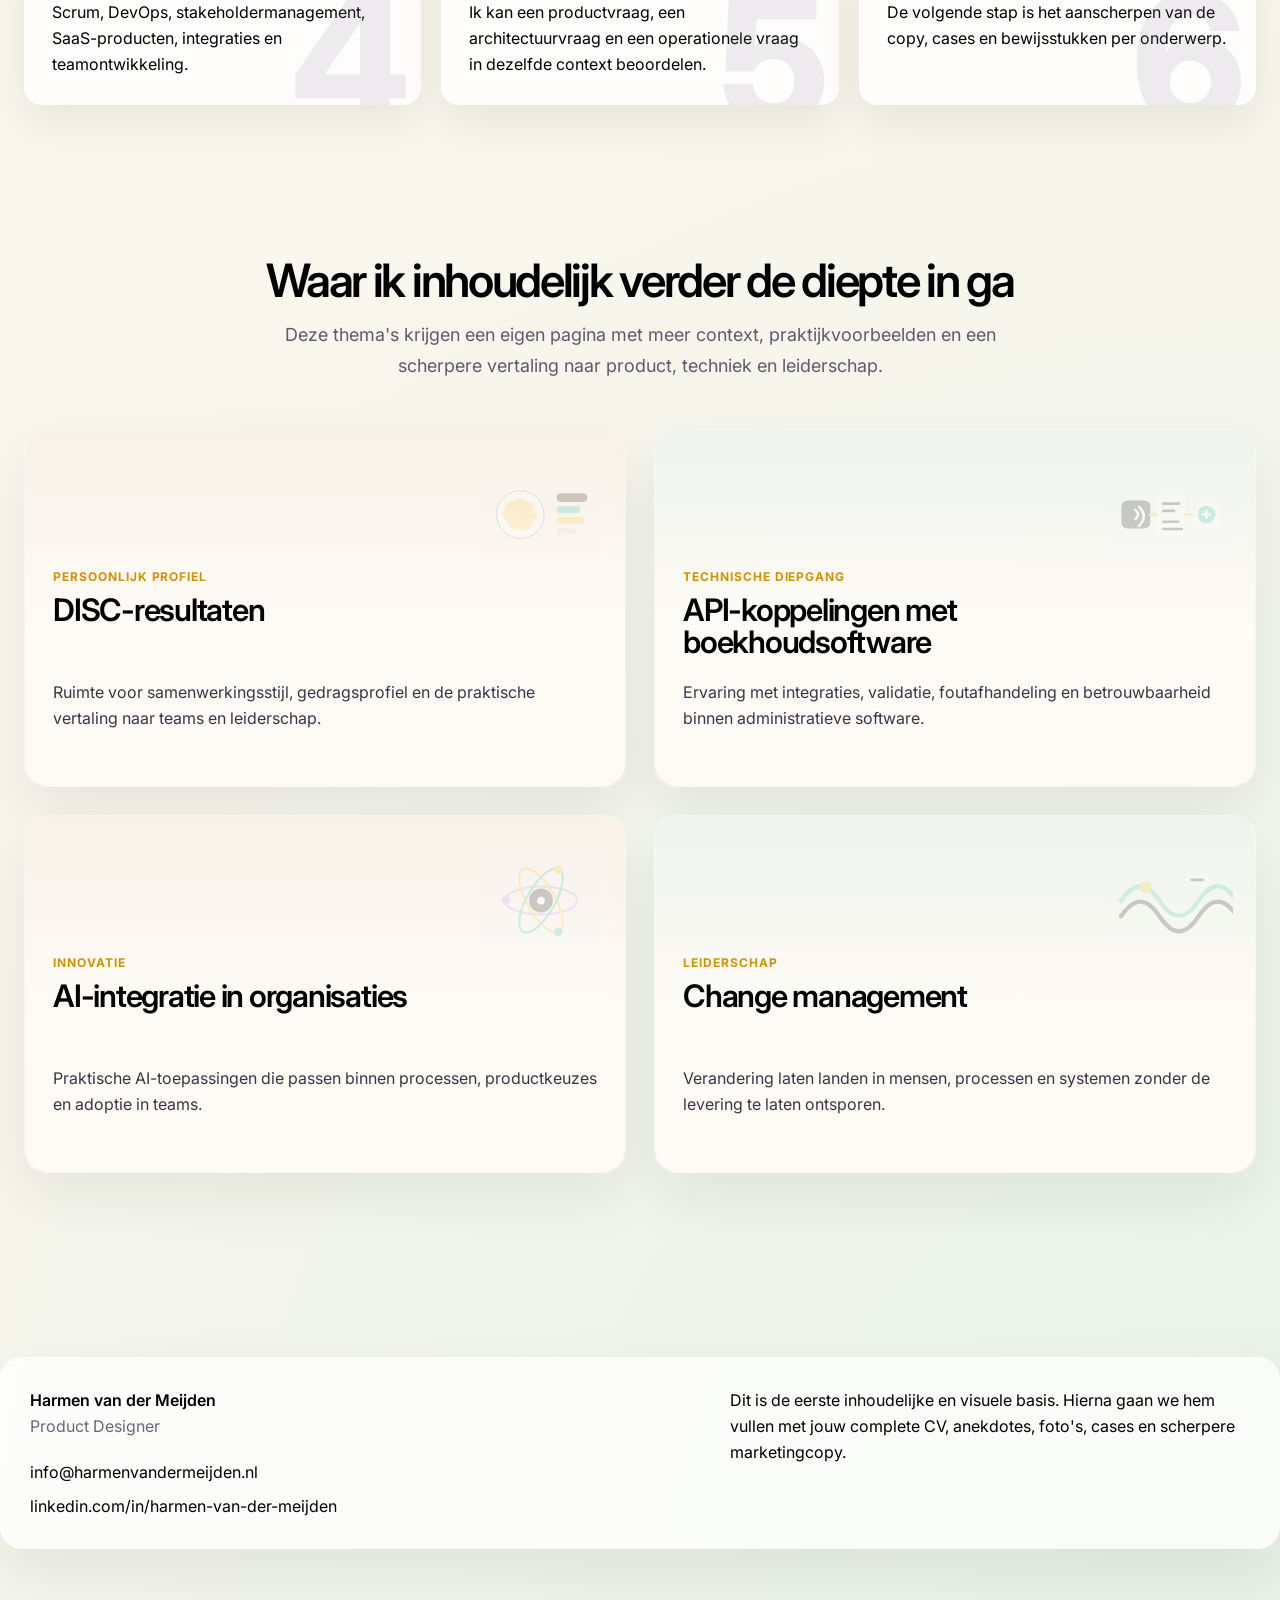
==== commit 66094a80: "Opruiming" ====
--- a/index.html
+++ b/index.html
@@ -72,26 +72,13 @@
       <div class="container hero-inner">
         <div class="hero-copy">
           <h2 class="pre-heading">Harmen van der Meijden</h2>
-          <h1 class="big-title">Ik help organisaties hun <span>software en klantreis</span> frictieloos te maken.</h1>
+          <h1 class="big-title">Ik help MKB-bedrijven <span>processen te automatiseren</span></h1>
           <p class="large-paragraph intro">
-            Product Designer met een achtergrond in software engineering, architectuur en SCRUM.
-            Mijn kracht ligt niet in bouwen wat iemand vraagt, maar in het analyseren van het echte probleem en het oplossen daarvan.
-            Van bestaande software waar niet alles meer logisch op elkaar aansluit tot de customer journey van website tot order: alles moet soepel doorlopen.
+            Ik verbeter klantreizen, haal frictie uit processen en help bedrijven slimmer groeien met software die in de praktijk werkt.
           </p>
-          <div class="hero-badges">
-            <div class="hero-badge">
-              <img src="assets/illustrations/api-flow.svg" alt="Illustratie van API-koppelingen" width="96" height="64">
-              <span>API-koppelingen</span>
-            </div>
-            <div class="hero-badge">
-              <img src="assets/illustrations/ai-orbit.svg" alt="Illustratie van AI-integratie" width="96" height="64">
-              <span>AI-integratie</span>
-            </div>
-          </div>
         </div>
         <div class="hero-image">
-          <span class="hero-image-accent" aria-hidden="true"></span>
-          <div class="hero-image-portrait">
+          <div class="hero-image-frame">
             <img src="assets/portrait/harmen-portrait-cutout.png" alt="Portret van Harmen van der Meijden" width="960" height="960">
           </div>
         </div>
@@ -101,30 +88,93 @@
     <section class="about-section">
       <div class="container">
         <div class="section-intro">
-          <h5 class="pill-title">Harmen + werk</h5>
-          <h2>Doorgewinterd op het snijvlak van product, techniek en bedrijfsvoering</h2>
+          <h5 class="pill-title">Waar ik mee help</h5>
+          <h2>Voor MKB-bedrijven die slimmer willen automatiseren en AI praktisch willen laten landen.</h2>
           <p class="large-paragraph">
-            Geen standaard designprofiel, maar een route vanuit software en SaaS naar productleiderschap en operationele verantwoordelijkheid.
-            Daardoor kan ik beter dan veel anderen overzien wat er gebouwd moet worden, hoe het schaalbaar blijft en wat het commercieel moet opleveren.
+            Ik help organisaties scherper krijgen waar processen vastlopen, waar software onnodige frictie veroorzaakt en waar AI echt waarde kan toevoegen.
+            Niet als los experiment, maar als iets dat past bij de dagelijkse praktijk van medewerkers en klanten.
           </p>
         </div>
-
-        <div class="about-grid">
-          <article class="about-card">
-            <img class="about-art" src="assets/illustrations/product-design.svg" alt="Illustratie voor product design" width="480" height="360">
-            <p class="card-title">Product design</p>
-            <p>
-              Ik breng structuur aan in complexe softwarevraagstukken en vertaal processen naar duidelijke, bruikbare digitale producten.
-              Niet alleen mooi, maar vooral logisch, verkoopbaar en werkbaar voor gebruikers.
-            </p>
-          </article>
-          <article class="about-card">
-            <img class="about-art" src="assets/illustrations/software-ops.svg" alt="Illustratie voor software en operatie" width="480" height="360">
-            <p class="card-title">Software & operatie</p>
-            <p>
-              Door mijn achtergrond in development, architectuur en delivery kan ik schakelen tussen UX, technische keuzes,
-              teamdynamiek en bedrijfsvoering. Dat is precies waar administratieve SaaS om vraagt.
-            </p>
+      </div>
+    </section>
+
+    <section class="approach-section">
+      <div class="container">
+        <div class="section-intro">
+          <h5 class="pill-title">Hoe ik werk</h5>
+          <h2>Geen snelle lapmiddelen, maar oplossingen die echt rust brengen in proces, software en adoptie.</h2>
+        </div>
+
+        <div class="approach-stack">
+          <article class="approach-card">
+            <div class="approach-media">
+              <img src="assets/illustrations/product-design.svg" alt="Illustratie voor probleemanalyse en productdenken" width="520" height="360">
+            </div>
+            <div class="approach-copy">
+              <p class="approach-kicker">Tot de bodem</p>
+              <h3>Ik probeer de vraag altijd terug te brengen naar het echte probleem.</h3>
+              <p>
+                Als iemand begint te vertellen wat er gebouwd of aangepast moet worden, wil ik eerst begrijpen waar het werkelijk misgaat.
+                Vaak blijkt de gevraagde oplossing vooral een reactie op een symptoom, terwijl het onderliggende probleem veel dieper zit.
+              </p>
+              <p>
+                Ik heb vaak genoeg meegemaakt dat een gesprek begon met “we moeten dit proces optimaliseren”, en eindigde met de conclusie
+                dat dat hele proces eigenlijk niet meer zou moeten bestaan.
+              </p>
+            </div>
+          </article>
+
+          <article class="approach-card approach-card-reverse">
+            <div class="approach-media">
+              <img src="assets/illustrations/software-ops.svg" alt="Illustratie voor eindgebruikers, processen en operatie" width="520" height="360">
+            </div>
+            <div class="approach-copy">
+              <p class="approach-kicker">Praten met de eindgebruiker</p>
+              <h3>Ik begin liever bij de mensen die ermee moeten werken dan bij de stuurgroep.</h3>
+              <p>
+                Ik heb in genoeg stuurgroepen gezeten waar richting werd bepaald, om vervolgens in een late fase te horen dat eindgebruikers
+                niet begrepen wat ze met de opgeleverde oplossing moesten. Dan ben je niet te laat met optimaliseren, maar te laat met luisteren.
+              </p>
+              <p>
+                Daarom wil ik weten hoe mensen echt werken: welke handelingen ze doen, waar dubbel werk ontstaat, waar frustratie zit
+                en wat er in de praktijk nodig is om draagvlak te houden.
+              </p>
+            </div>
+          </article>
+
+          <article class="approach-card">
+            <div class="approach-media">
+              <img src="assets/illustrations/api-flow.svg" alt="Illustratie voor klantreis, systemen en processtromen" width="520" height="360">
+            </div>
+            <div class="approach-copy">
+              <p class="approach-kicker">Van website tot order</p>
+              <h3>Ik kijk niet alleen naar losse software, maar naar de hele route die een klant en organisatie doorlopen.</h3>
+              <p>
+                Veel frictie ontstaat niet in een enkel scherm, maar in de overgang tussen marketing, sales, operatie en administratie.
+                Dan voelt ieder onderdeel op zichzelf logisch, terwijl het geheel alsnog stroef, foutgevoelig of onduidelijk is.
+              </p>
+              <p>
+                Daarom kijk ik juist naar de keten: van eerste contact op de website tot aanvraag, order, opvolging en intern proces.
+                Alles moet logisch in elkaar grijpen.
+              </p>
+            </div>
+          </article>
+
+          <article class="approach-card approach-card-reverse">
+            <div class="approach-media">
+              <img src="assets/illustrations/ai-orbit.svg" alt="Illustratie voor AI-adoptie binnen teams en processen" width="520" height="360">
+            </div>
+            <div class="approach-copy">
+              <p class="approach-kicker">AI die echt gebruikt wordt</p>
+              <h3>AI-adoptie werkt pas als het aansluit op mensen, processen en dagelijkse praktijk.</h3>
+              <p>
+                Bedrijven hebben weinig aan een losse AI-demo of een slim idee dat in de praktijk niet wordt gebruikt.
+                De echte winst zit in toepassingen die passen binnen bestaande werkzaamheden en die medewerkers ook daadwerkelijk vertrouwen.
+              </p>
+              <p>
+                Daarom kijk ik niet alleen naar wat technisch kan, maar vooral naar wat een organisatie kan dragen, uitleggen en volhouden.
+              </p>
+            </div>
           </article>
         </div>
       </div>
@@ -133,12 +183,23 @@
     <section class="logo-strip">
       <div class="container logo-strip-inner">
         <p>Werkte o.a. aan trajecten binnen</p>
-        <div class="logo-list" aria-label="Organisaties en thema's">
-          <img src="assets/logos/real/independer.svg" alt="Logo van Independer" width="220" height="72">
-          <img src="assets/logos/real/wehkamp.png" alt="Logo van wehkamp" width="180" height="180">
-          <img src="assets/logos/real/metafoor-software.svg" alt="Logo van Metafoor Software" width="220" height="72">
-          <img src="assets/logos/real/vbsonline-metafoor-software.png" alt="Logo van VBSonline" width="220" height="72">
-          <img src="assets/logos/real/brixxonline.png" alt="Logo van BRIXXonline" width="220" height="72">
+        <div class="logo-marquee" aria-label="Organisaties en thema's">
+          <div class="logo-track">
+            <div class="logo-list">
+              <img src="assets/logos/real/independer-purple-logo.svg" alt="Logo van Independer" width="220" height="72">
+              <img src="assets/logos/real/wehkamp-woordmerk-koraal.png" alt="Logo van wehkamp" width="240" height="40">
+              <img src="assets/logos/real/metafoor-software.svg" alt="Logo van Metafoor Software" width="220" height="72">
+              <img src="assets/logos/real/metafoor-software.svg" alt="Logo van Metafoor Software" width="220" height="72">
+              <img src="assets/logos/real/brixxonline.png" alt="Logo van BRIXXonline" width="220" height="72">
+            </div>
+            <div class="logo-list" aria-hidden="true">
+              <img src="assets/logos/real/independer-purple-logo.svg" alt="" width="220" height="72">
+              <img src="assets/logos/real/wehkamp-woordmerk-koraal.png" alt="" width="240" height="40">
+              <img src="assets/logos/real/metafoor-software.svg" alt="" width="220" height="72">
+              <img src="assets/logos/real/metafoor-software.svg" alt="" width="220" height="72">
+              <img src="assets/logos/real/brixxonline.png" alt="" width="220" height="72">
+            </div>
+          </div>
         </div>
       </div>
     </section>
@@ -247,7 +308,7 @@
                 <span class="story-place">Zwolle / Hilversum</span>
               </div>
               <div class="story-card is-collapsed">
-                <img class="story-logo" src="assets/logos/real/independer.svg" alt="Logo van Independer" width="96" height="96">
+                <img class="story-logo" src="assets/logos/real/independer-purple-logo.svg" alt="Logo van Independer" width="96" height="96">
                 <button class="story-toggle" type="button" aria-expanded="false">
                   <span class="story-toggle-copy">
                     <span class="story-kicker">RYSST / Independer</span>
@@ -276,7 +337,7 @@
                 <span class="story-place">Zwolle</span>
               </div>
               <div class="story-card is-collapsed">
-                <img class="story-logo story-logo-compact" src="assets/logos/real/wehkamp.png" alt="Logo van wehkamp" width="96" height="96">
+                <img class="story-logo story-logo-compact" src="assets/logos/real/wehkamp-woordmerk-koraal.png" alt="Logo van wehkamp" width="160" height="28">
                 <button class="story-toggle" type="button" aria-expanded="false">
                   <span class="story-toggle-copy">
                     <span class="story-kicker">Afstuderen</span>
@@ -330,7 +391,7 @@
                 <span class="story-place">Metafoor Software</span>
               </div>
               <div class="story-card is-collapsed">
-                <img class="story-logo" src="assets/logos/real/vbsonline-metafoor-software.png" alt="Logo van Metafoor Software op VBSonline" width="96" height="96">
+                <img class="story-logo" src="assets/logos/real/metafoor-software.svg" alt="Logo van Metafoor Software" width="96" height="96">
                 <button class="story-toggle" type="button" aria-expanded="false">
                   <span class="story-toggle-copy">
                     <span class="story-kicker">Opschalen</span>
--- a/styles.css
+++ b/styles.css
@@ -70,8 +70,8 @@
 }
 
 .big-title {
-  font-size: 60px;
-  line-height: 0.98;
+  font-size: 52px;
+  line-height: 1;
   letter-spacing: -0.05em;
   font-weight: 700;
 }
@@ -127,6 +127,57 @@
   -webkit-backdrop-filter: blur(20px) saturate(140%);
 }
 
+@media (prefers-reduced-motion: no-preference) {
+  body:not(.is-loaded) .header-row {
+    opacity: 0;
+    transform: translateY(-14px);
+  }
+
+  body:not(.is-loaded) .hero-grid {
+    opacity: 0.2;
+    transform: scale(1.02);
+  }
+
+  body:not(.is-loaded) .hero-copy > * {
+    opacity: 0;
+    transform: translateY(26px);
+  }
+
+  body:not(.is-loaded) .hero-image {
+    opacity: 0;
+    transform: translateY(34px) scale(0.97);
+  }
+
+  .header-row {
+    transition: opacity 560ms cubic-bezier(0.22, 1, 0.36, 1), transform 560ms cubic-bezier(0.22, 1, 0.36, 1);
+  }
+
+  .hero-grid {
+    transition: opacity 900ms cubic-bezier(0.16, 1, 0.3, 1), transform 900ms cubic-bezier(0.16, 1, 0.3, 1);
+  }
+
+  .hero-copy > * {
+    transition: opacity 720ms cubic-bezier(0.22, 1, 0.36, 1), transform 720ms cubic-bezier(0.22, 1, 0.36, 1);
+  }
+
+  .hero-copy > *:nth-child(1) {
+    transition-delay: 90ms;
+  }
+
+  .hero-copy > *:nth-child(2) {
+    transition-delay: 180ms;
+  }
+
+  .hero-copy > *:nth-child(3) {
+    transition-delay: 290ms;
+  }
+
+  .hero-image {
+    transition: opacity 860ms cubic-bezier(0.22, 1, 0.36, 1), transform 860ms cubic-bezier(0.22, 1, 0.36, 1);
+    transition-delay: 220ms;
+  }
+}
+
 .brand {
   display: inline-flex;
   align-items: center;
@@ -171,8 +222,8 @@
 
 .hero {
   position: relative;
-  min-height: 80vh;
-  padding: 128px 0 72px;
+  min-height: 88vh;
+  padding: 52px 0 132px;
 }
 
 .hero::after {
@@ -180,9 +231,15 @@
   position: absolute;
   left: 0;
   right: 0;
-  bottom: 0;
-  height: 120px;
-  background-image: linear-gradient(to bottom, rgba(250, 247, 238, 0), rgb(250, 247, 238));
+  bottom: -84px;
+  height: 280px;
+  background-image: linear-gradient(
+    to bottom,
+    rgba(250, 247, 238, 0) 0%,
+    rgba(250, 247, 238, 0.24) 48%,
+    rgba(250, 247, 238, 0.82) 78%,
+    rgb(250, 247, 238) 100%
+  );
 }
 
 .hero-grid {
@@ -200,22 +257,27 @@
   position: relative;
   z-index: 2;
   display: grid;
-  grid-template-columns: minmax(0, 1.18fr) minmax(360px, 0.82fr);
-  gap: 64px;
+  grid-template-columns: minmax(0, 1.06fr) minmax(420px, 0.94fr);
+  min-height: clamp(560px, 70vh, 760px);
+  gap: clamp(18px, 2.4vw, 34px);
   align-items: center;
   width: 100%;
 }
 
 .hero-copy {
   width: 100%;
+  max-width: 760px;
+  padding-top: 0;
+}
+
+.pre-heading {
+  margin-bottom: 18px;
   max-width: none;
-  padding-top: 12px;
-}
-
-.pre-heading {
-  margin-bottom: 12px;
-  max-width: 24ch;
   color: #6b6272;
+  font-size: 32px;
+  line-height: 1;
+  letter-spacing: -0.04em;
+  font-weight: 600;
 }
 
 .big-title span {
@@ -223,11 +285,11 @@
 }
 
 .hero .intro {
-  margin-top: 36px;
-  max-width: 760px;
+  margin-top: 24px;
+  max-width: 640px;
   color: #2e2734;
-  font-size: 18px;
-  line-height: 1.72;
+  font-size: 21px;
+  line-height: 1.62;
 }
 
 .hero-badges {
@@ -303,69 +365,58 @@
   position: relative;
   z-index: 1;
   width: 100%;
-  max-width: 560px;
-  margin-left: auto;
-  height: min(72vh, 760px);
-  min-height: 540px;
+  max-width: 690px;
+  margin-left: 24px;
+  height: min(62vh, 620px);
+  min-height: 490px;
   pointer-events: none;
-  align-self: end;
-  transform: translate(8%, 4%);
+  align-self: center;
+  transform: none;
   overflow: visible;
 }
 
 .hero-image::before {
   content: "";
   position: absolute;
-  inset: 20% 14% 10% 6%;
-  z-index: 0;
-  border-radius: 48% 52% 42% 58% / 32% 34% 66% 68%;
+  inset: 6% 10% 14% 10%;
+  border-radius: 44% 56% 46% 54% / 16% 18% 82% 84%;
   background:
-    radial-gradient(circle at 32% 30%, rgba(253, 189, 18, 0.18), rgba(253, 189, 18, 0) 42%),
-    radial-gradient(circle at 72% 44%, rgba(255, 255, 255, 0.82), rgba(255, 255, 255, 0) 56%),
-    radial-gradient(circle at 56% 72%, rgba(26, 188, 156, 0.08), rgba(26, 188, 156, 0) 34%);
+    radial-gradient(circle at 26% 34%, rgba(247, 166, 0, 0.12), rgba(247, 166, 0, 0) 34%),
+    radial-gradient(circle at 68% 28%, rgba(255, 255, 255, 0.76), rgba(255, 255, 255, 0) 52%);
   filter: blur(24px);
-  opacity: 0.72;
-}
-
-.hero-image::after {
-  content: "";
-  position: absolute;
-  inset: 14% 14% 6% 18%;
-  z-index: 1;
-  border-radius: 38% 62% 34% 66% / 18% 20% 80% 82%;
-  background: linear-gradient(180deg, rgba(255, 255, 255, 0.92), rgba(247, 243, 236, 0.9));
-  box-shadow: 0 28px 72px rgba(92, 75, 43, 0.08);
-}
-
-.hero-image-accent {
-  display: none;
-}
-
-.hero-image-portrait {
-  position: absolute;
-  inset: 0;
+  opacity: 0.8;
+}
+
+.hero-image-frame {
+  position: relative;
   z-index: 2;
+  width: 100%;
+  height: 100%;
   overflow: hidden;
-  border-radius: 38% 62% 34% 66% / 18% 20% 80% 82%;
-  background: transparent;
-  box-shadow: none;
-}
-
-.hero-image-portrait::before {
+  border-radius: 42% 58% 44% 56% / 14% 16% 84% 86%;
+  background: #fff;
+  box-shadow: 0 26px 64px rgba(40, 31, 20, 0.1);
+  transform: none;
+}
+
+.hero-image-frame::before {
   content: none;
 }
 
+.hero-image-frame::after {
+  content: none;
+}
+
 .hero-image img {
-  position: absolute;
-  inset: -1% -10% -3% -16%;
-  z-index: 2;
-  width: auto;
-  min-width: 126%;
+  position: relative;
+  z-index: 3;
+  width: 96%;
+  height: 100%;
   max-width: none;
-  height: 106%;
-  object-fit: cover;
-  object-position: center top;
-  filter: saturate(1.02) contrast(1.01);
+  object-fit: contain;
+  object-position: center bottom;
+  filter: none;
+  transform: translateX(4%) translateY(2%);
 }
 
 .about-section,
@@ -375,6 +426,10 @@
 .footer-contact {
   position: relative;
   padding: 76px 0;
+}
+
+.about-section {
+  padding-top: 112px;
 }
 
 .proof-section,
@@ -471,6 +526,78 @@
   box-shadow: 0 26px 60px rgba(28, 22, 17, 0.1);
 }
 
+.approach-stack {
+  display: grid;
+  gap: 28px;
+  margin-top: 42px;
+}
+
+.approach-card {
+  display: grid;
+  grid-template-columns: minmax(260px, 0.92fr) minmax(0, 1.08fr);
+  gap: 30px;
+  align-items: center;
+  padding: 30px;
+  border-radius: 28px;
+  background: rgba(255, 255, 255, 0.74);
+  box-shadow: 0 24px 60px rgba(28, 22, 17, 0.08);
+}
+
+.approach-card-reverse {
+  grid-template-columns: minmax(0, 1.08fr) minmax(260px, 0.92fr);
+}
+
+.approach-card-reverse .approach-media {
+  order: 2;
+}
+
+.approach-card-reverse .approach-copy {
+  order: 1;
+}
+
+.approach-media {
+  position: relative;
+  overflow: hidden;
+  border-radius: 22px;
+  background:
+    radial-gradient(circle at top left, rgba(253, 189, 18, 0.14), transparent 36%),
+    linear-gradient(180deg, rgba(255, 251, 242, 0.94), rgba(246, 241, 232, 0.94));
+  box-shadow: inset 0 1px 0 rgba(255, 255, 255, 0.82);
+}
+
+.approach-media img {
+  width: 100%;
+  aspect-ratio: 4 / 3;
+  object-fit: cover;
+  padding: 18px;
+}
+
+.approach-kicker {
+  margin-bottom: 12px;
+  color: #d29100;
+  font-size: 12px;
+  line-height: 18px;
+  font-weight: 800;
+  letter-spacing: 0.08em;
+  text-transform: uppercase;
+}
+
+.approach-copy h3 {
+  margin-bottom: 14px;
+  font-size: 34px;
+  line-height: 1.04;
+  letter-spacing: -0.04em;
+}
+
+.approach-copy p + p {
+  margin-top: 14px;
+}
+
+.approach-copy p:last-child,
+.approach-copy p:nth-of-type(2) {
+  color: #4d4556;
+}
+
 .about-art {
   width: 100%;
   margin-bottom: 22px;
@@ -491,7 +618,8 @@
   display: flex;
   align-items: center;
   gap: 28px;
-  padding: 20px 24px;
+  padding: 16px 24px;
+  min-height: 100px;
   border-radius: 18px;
   background: rgba(255, 255, 255, 0.72);
   box-shadow: var(--shadow);
@@ -501,19 +629,51 @@
   min-width: 280px;
 }
 
+.logo-marquee {
+  position: relative;
+  flex: 1;
+  height: 54px;
+  overflow: hidden;
+  mask-image: linear-gradient(90deg, transparent, black 8%, black 92%, transparent);
+}
+
+.logo-track {
+  display: flex;
+  width: max-content;
+  gap: 42px;
+  animation: logo-marquee 38s linear infinite;
+}
+
 .logo-list {
   display: flex;
-  flex-wrap: wrap;
-  gap: 14px;
+  flex-wrap: nowrap;
+  gap: 42px;
   align-items: center;
 }
 
 .logo-list img {
-  height: 44px;
+  height: 40px;
   width: auto;
   border-radius: 14px;
-  filter: grayscale(1) contrast(1.05);
-  opacity: 0.82;
+  flex: 0 0 auto;
+  filter: none;
+  opacity: 1;
+}
+
+@keyframes logo-marquee {
+  from {
+    transform: translateX(0);
+  }
+
+  to {
+    transform: translateX(calc(-50% - 21px));
+  }
+}
+
+@media (prefers-reduced-motion: reduce) {
+  .logo-track {
+    animation: none;
+  }
 }
 
 .trajectory-card {
@@ -1579,13 +1739,14 @@
 @media (max-width: 1200px) {
   .hero-inner {
     grid-template-columns: minmax(0, 1fr) minmax(320px, 0.86fr);
+    min-height: clamp(520px, 66vh, 700px);
     gap: 40px;
   }
 
   .hero-image {
-    max-width: 500px;
-    min-height: 480px;
-    transform: translate(4%, 4%);
+    max-width: 580px;
+    min-height: 500px;
+    transform: none;
   }
 
   .proof-grid,
@@ -1612,8 +1773,8 @@
   }
 
   .hero-image {
-    min-height: 440px;
-    height: min(56vh, 520px);
+    min-height: 500px;
+    height: min(64vh, 680px);
   }
 
   .story-timeline {
@@ -1629,7 +1790,7 @@
 @media (max-width: 992px) {
   .hero {
     min-height: 0;
-    padding: 92px 0 44px;
+    padding: 48px 0 36px;
   }
 
   .hero-copy {
@@ -1640,28 +1801,22 @@
 
   .hero-inner {
     grid-template-columns: 1fr;
+    min-height: 0;
     gap: 24px;
   }
 
   .hero-image {
     width: 100%;
-    height: min(64vw, 460px);
-    min-height: 320px;
-    max-width: 420px;
+    height: min(72vw, 520px);
+    min-height: 360px;
+    max-width: 460px;
     margin: 0 auto;
     transform: none;
   }
 
-  .hero-image::before {
-    inset: 22% 16% 12% 8%;
-  }
-
-  .hero-image::after,
-  .hero-image-portrait {
-    border-radius: 36% 64% 34% 66% / 18% 22% 78% 82%;
-  }
-
   .about-grid,
+  .approach-card,
+  .approach-card-reverse,
   .story-timeline,
   .cv-overview-grid,
   .footer-contact-inner,
@@ -1686,9 +1841,18 @@
     display: block;
   }
 
+  .approach-card-reverse .approach-media,
+  .approach-card-reverse .approach-copy {
+    order: initial;
+  }
+
   .logo-strip-inner > p {
     min-width: 0;
     margin-bottom: 20px;
+  }
+
+  .logo-marquee {
+    height: 50px;
   }
 
   .work-grid {
@@ -1806,7 +1970,20 @@
   }
 
   .hero {
-    padding: 28px 0 52px;
+    padding: 6px 0 32px;
+  }
+
+  .logo-strip-inner {
+    min-height: 0;
+    padding: 14px 18px;
+  }
+
+  .logo-marquee {
+    height: 44px;
+  }
+
+  .logo-list img {
+    height: 34px;
   }
 
   .hero-badges {
@@ -1818,7 +1995,7 @@
 
   .big-title,
   .inner-hero h1 {
-    font-size: 32px;
+    font-size: 26px;
     line-height: 1.02;
   }
 
@@ -1837,12 +2014,34 @@
     width: 100%;
   }
 
+  .approach-card {
+    padding: 24px;
+  }
+
+  .approach-copy h3 {
+    font-size: 28px;
+    line-height: 1.08;
+  }
+
+  .hero-copy {
+    position: relative;
+    z-index: 2;
+    padding-right: 146px;
+  }
+
+  .pre-heading {
+    max-width: none;
+    font-size: 20px;
+    line-height: 1.04;
+    letter-spacing: -0.04em;
+  }
+
   .hero-image {
     position: absolute;
-    top: 8px;
+    top: 12px;
     right: 0;
-    width: 128px;
-    height: 168px;
+    width: 138px;
+    height: 180px;
     min-height: 0;
     max-width: none;
     margin-top: 0;
@@ -1850,35 +2049,17 @@
     overflow: visible;
   }
 
-  .pre-heading {
-    max-width: none;
-  }
-
-  .hero-copy {
-    position: relative;
-    z-index: 2;
-    padding-right: 138px;
-  }
-
-  .hero-image::before {
-    inset: 24% 18% 14% 10%;
-    filter: blur(14px);
-  }
-
-  .hero-image::after,
-  .hero-image-portrait {
-    border-radius: 34% 66% 36% 64% / 14% 18% 82% 86%;
-  }
-
-  .hero-image::after {
-    inset: 16% 16% 8% 20%;
+  .hero-image-frame {
+    border-radius: 38% 62% 34% 66% / 16% 20% 80% 84%;
+    transform: none;
   }
 
   .hero-image img {
-    inset: 0 -14% -2% -24%;
-    width: auto;
-    min-width: 150%;
+    width: 100%;
     height: 102%;
+    object-fit: contain;
+    object-position: center bottom;
+    transform: translateX(0) rotate(0);
   }
 
   .about-grid,
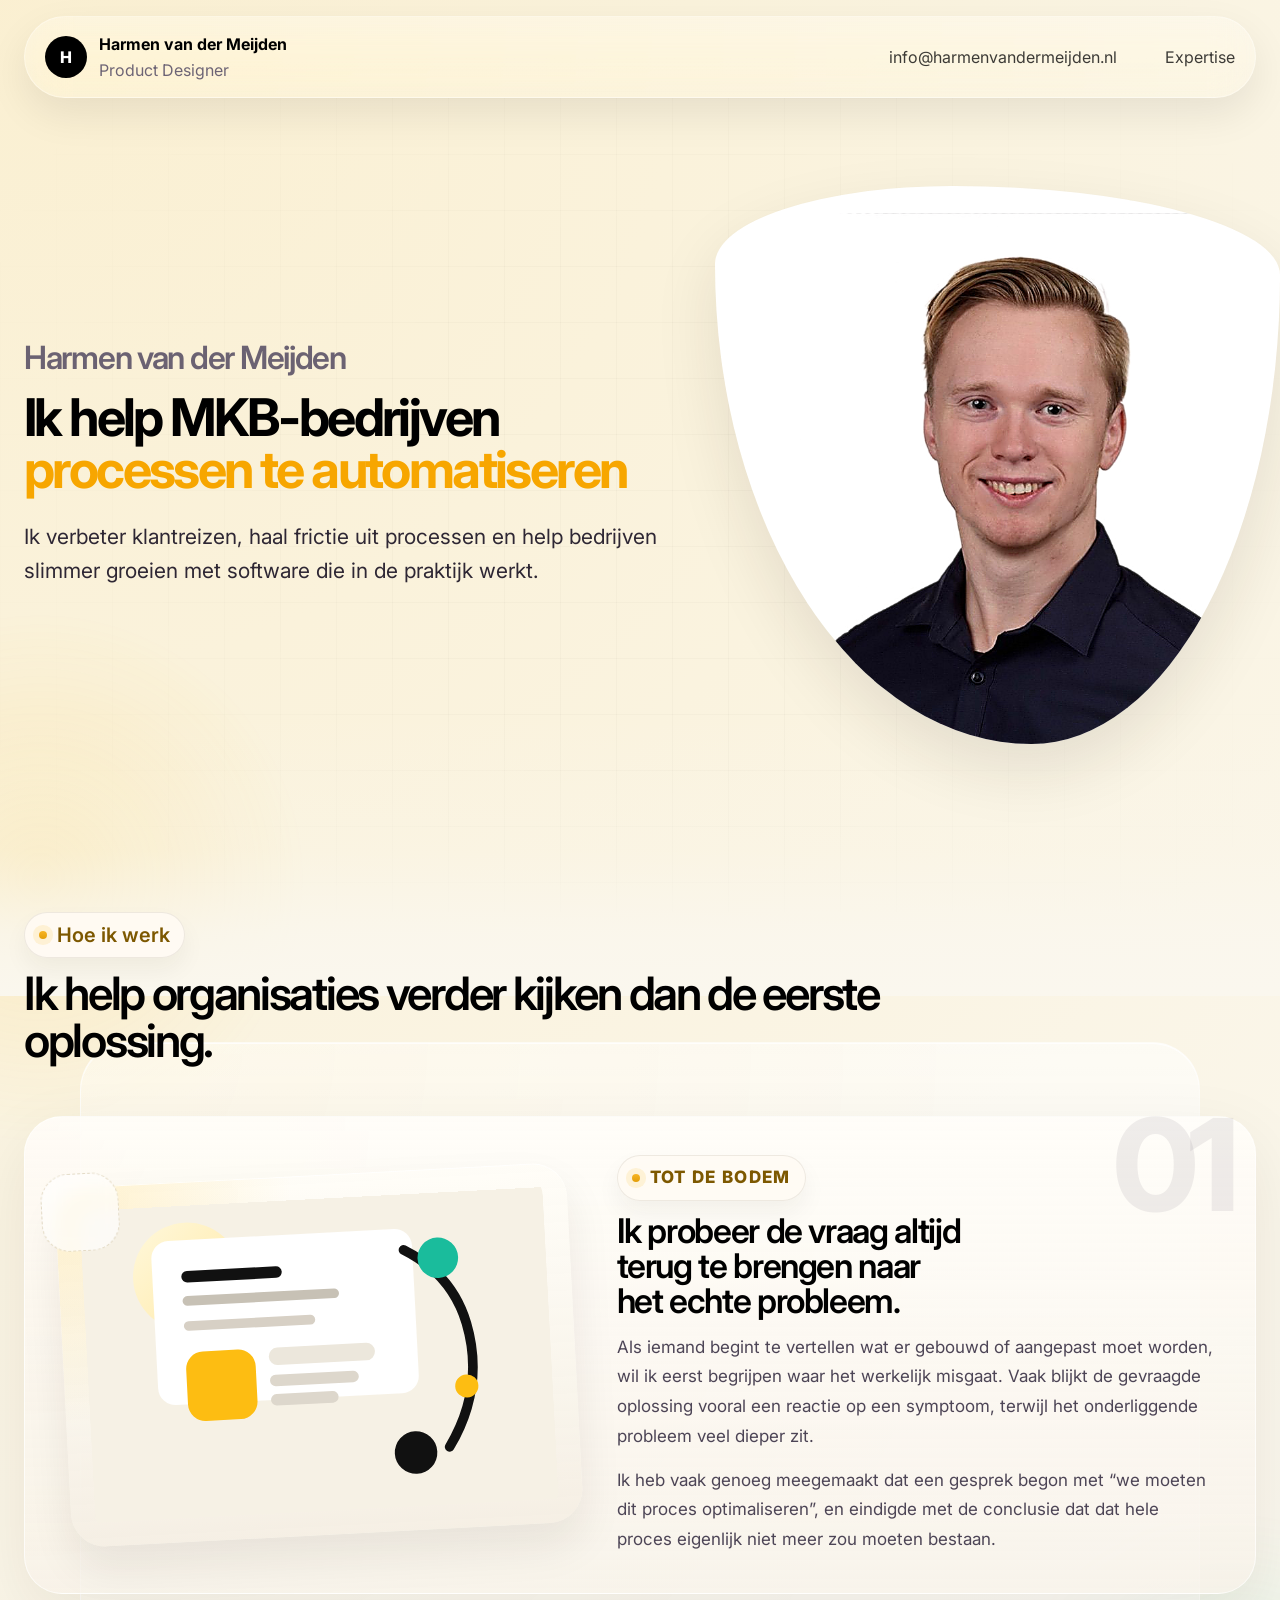
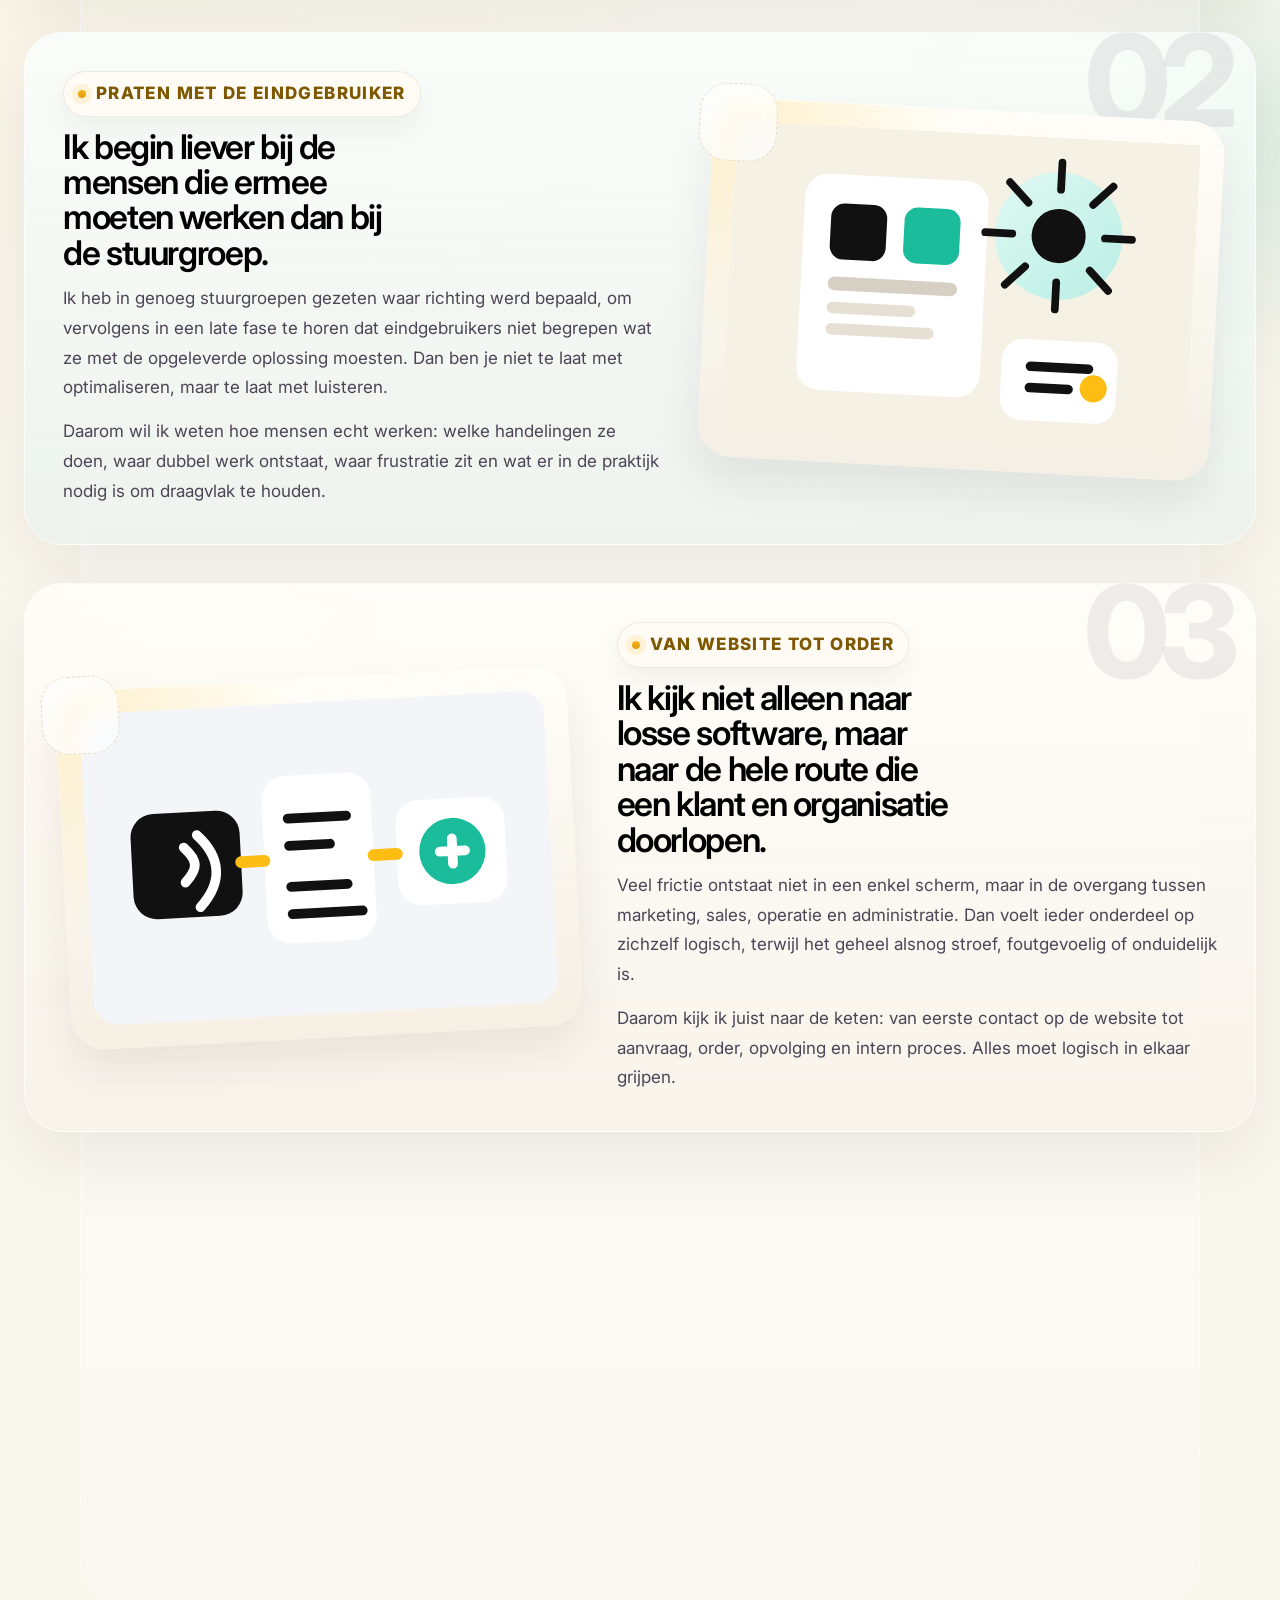
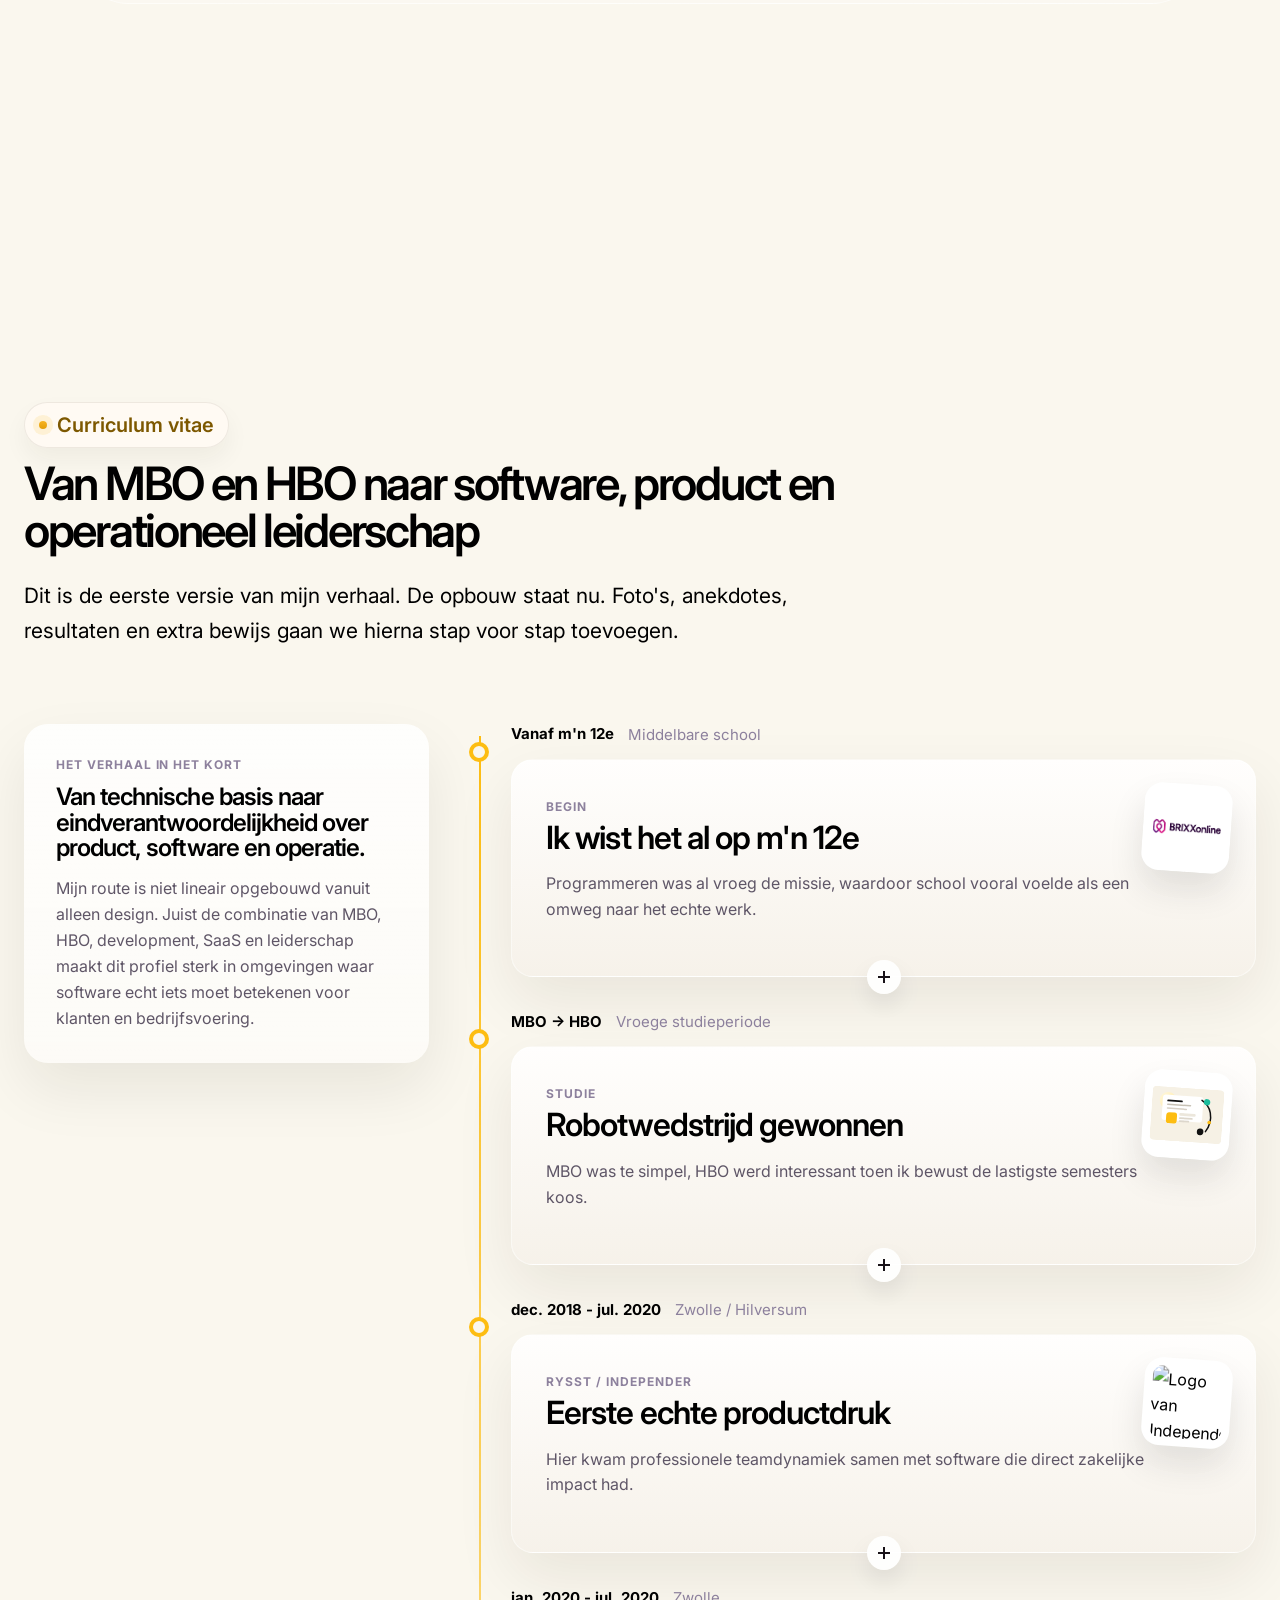
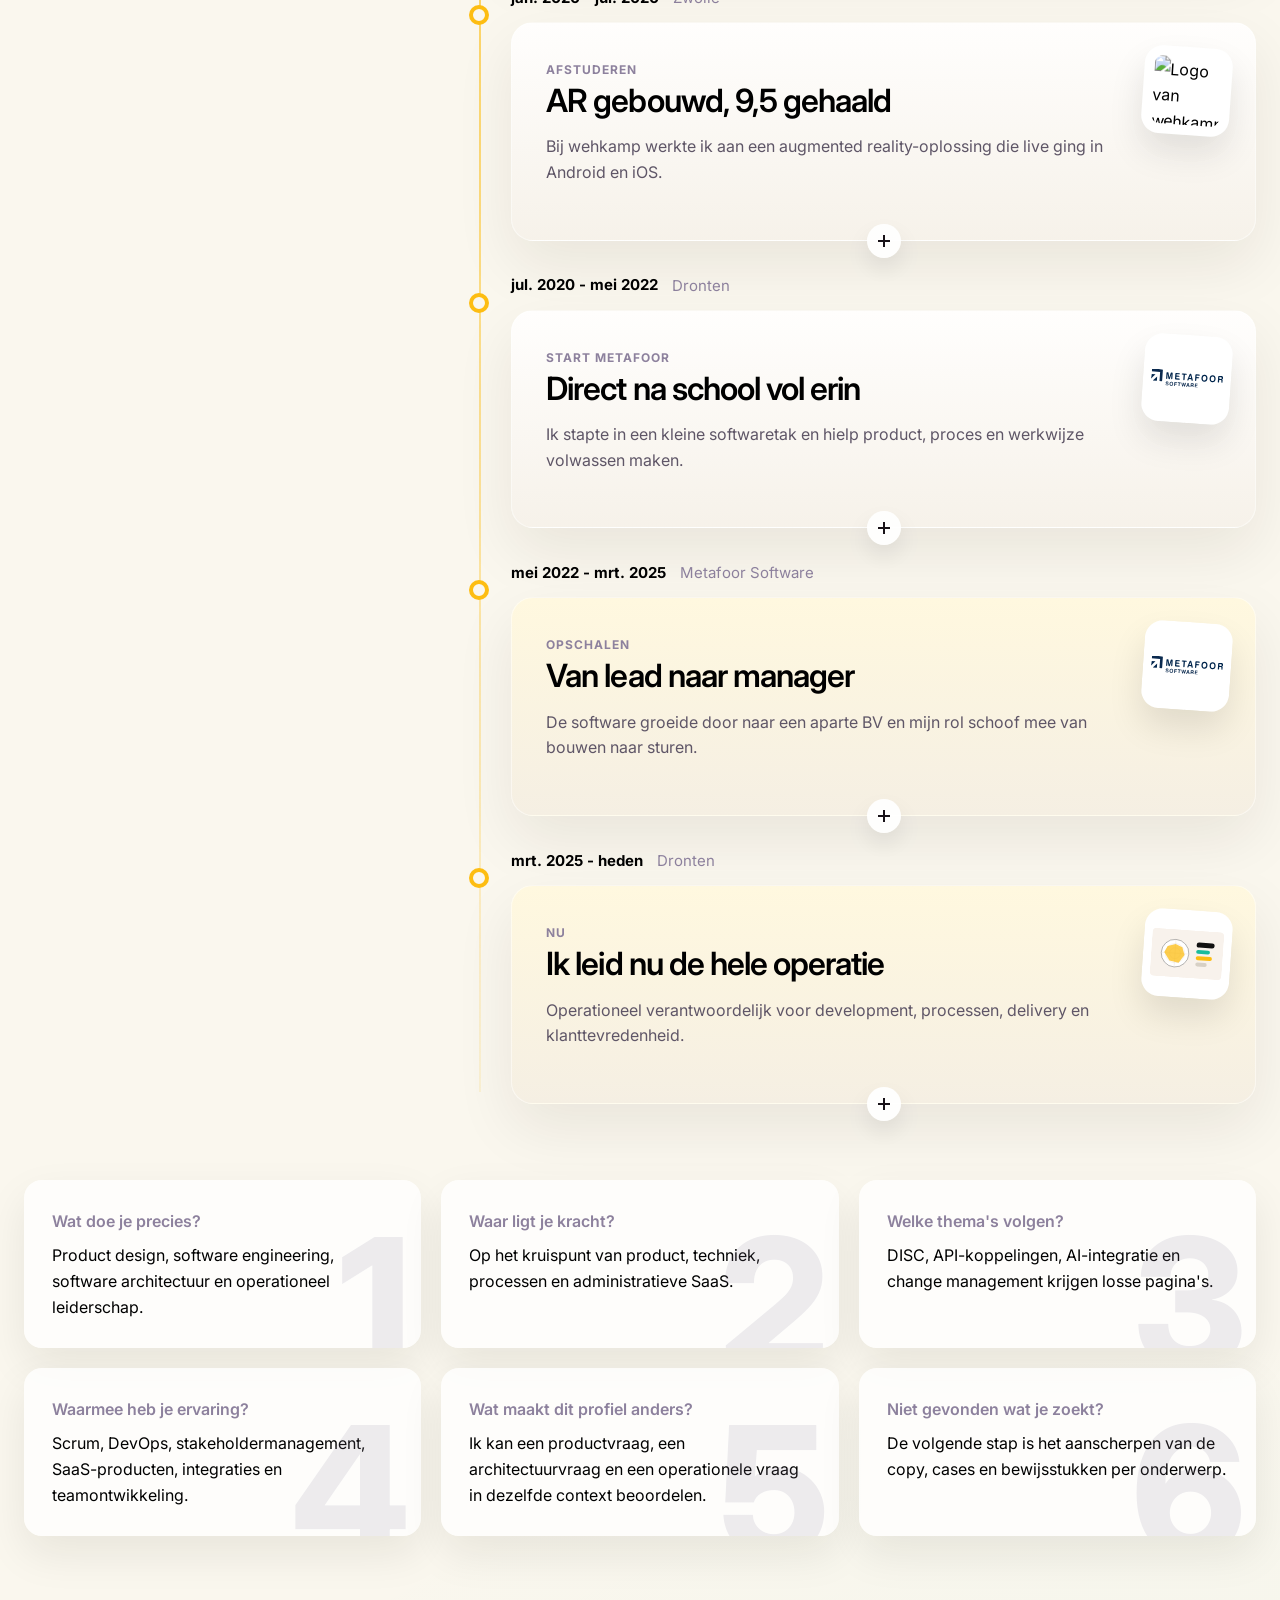
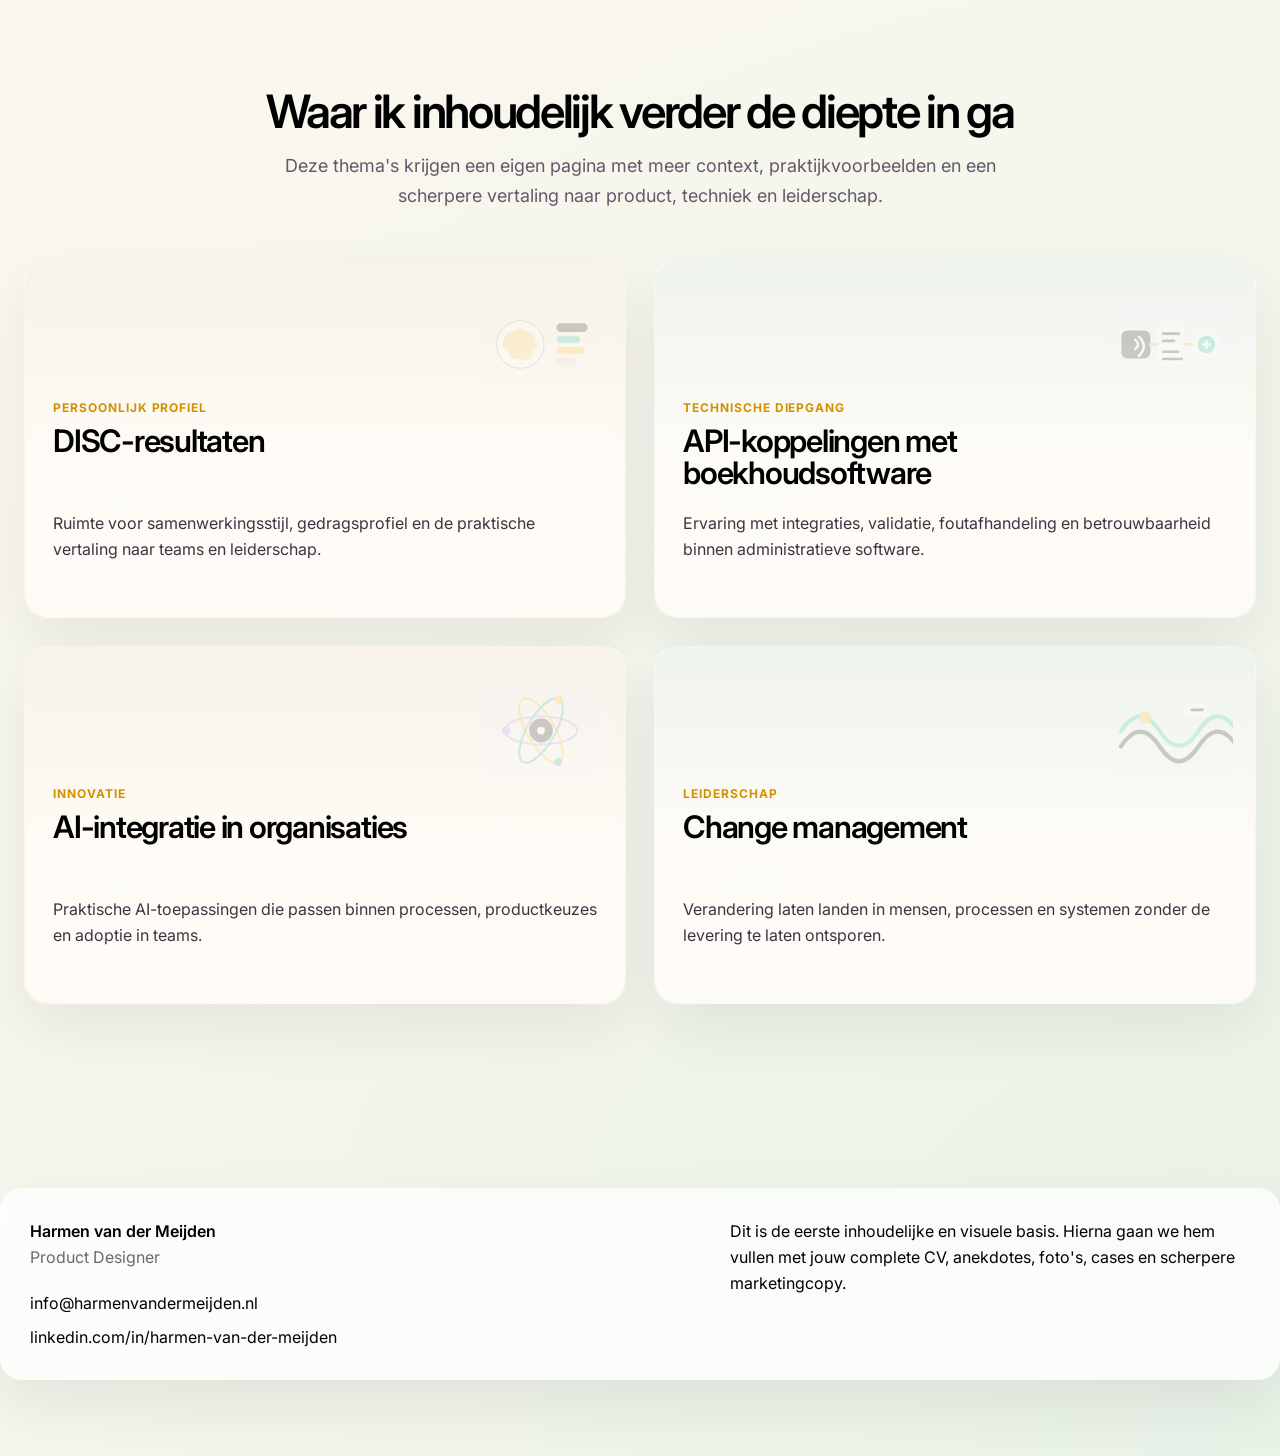
==== commit df00665a: "Verbeteringen" ====
--- a/index.html
+++ b/index.html
@@ -66,7 +66,7 @@
     </div>
   </header>
 
-  <main>
+<main class="home-main">
     <section class="hero">
       <div class="hero-grid"></div>
       <div class="container hero-inner">
@@ -85,25 +85,12 @@
       </div>
     </section>
 
-    <section class="about-section">
-      <div class="container">
-        <div class="section-intro">
-          <h5 class="pill-title">Waar ik mee help</h5>
-          <h2>Voor MKB-bedrijven die slimmer willen automatiseren en AI praktisch willen laten landen.</h2>
-          <p class="large-paragraph">
-            Ik help organisaties scherper krijgen waar processen vastlopen, waar software onnodige frictie veroorzaakt en waar AI echt waarde kan toevoegen.
-            Niet als los experiment, maar als iets dat past bij de dagelijkse praktijk van medewerkers en klanten.
-          </p>
-        </div>
-      </div>
-    </section>
-
-    <section class="approach-section">
-      <div class="container">
-        <div class="section-intro">
-          <h5 class="pill-title">Hoe ik werk</h5>
-          <h2>Geen snelle lapmiddelen, maar oplossingen die echt rust brengen in proces, software en adoptie.</h2>
-        </div>
+  <section class="approach-section">
+    <div class="container">
+      <div class="section-intro">
+        <h5 class="pill-title">Hoe ik werk</h5>
+        <h2>Ik help organisaties verder kijken dan de eerste oplossing.</h2>
+      </div>
 
         <div class="approach-stack">
           <article class="approach-card">
--- a/styles.css
+++ b/styles.css
@@ -698,6 +698,347 @@
   flex-direction: column;
   gap: 12px;
   min-width: 230px;
+}
+
+.home-main {
+  position: relative;
+  overflow: clip;
+}
+
+.home-main::before,
+.home-main::after {
+  content: "";
+  position: absolute;
+  border-radius: 999px;
+  pointer-events: none;
+  z-index: 0;
+}
+
+.home-main::before {
+  top: 520px;
+  left: -220px;
+  width: 520px;
+  height: 520px;
+  background: radial-gradient(circle, rgba(253, 189, 18, 0.14), rgba(253, 189, 18, 0) 72%);
+  filter: blur(8px);
+}
+
+.home-main::after {
+  top: 1420px;
+  right: -180px;
+  width: 460px;
+  height: 460px;
+  background: radial-gradient(circle, rgba(26, 188, 156, 0.12), rgba(26, 188, 156, 0) 72%);
+  filter: blur(10px);
+}
+
+.home-main > section {
+  z-index: 1;
+}
+
+.home-main .pill-title,
+.home-main .approach-kicker,
+.home-main .trajectory-kicker {
+  display: inline-flex;
+  align-items: center;
+  gap: 10px;
+  padding: 7px 14px;
+  border: 1px solid rgba(39, 27, 12, 0.08);
+  border-radius: 999px;
+  background: rgba(255, 251, 244, 0.88);
+  color: #7d5800;
+  box-shadow: 0 12px 24px rgba(45, 31, 12, 0.05);
+}
+
+.home-main .pill-title::before,
+.home-main .approach-kicker::before,
+.home-main .trajectory-kicker::before {
+  content: "";
+  width: 8px;
+  height: 8px;
+  border-radius: 999px;
+  background: linear-gradient(180deg, #f7b422, #e39e08);
+  box-shadow: 0 0 0 6px rgba(247, 180, 34, 0.14);
+}
+
+.about-section {
+  position: relative;
+}
+
+.about-section::before {
+  content: "";
+  position: absolute;
+  top: 38px;
+  right: min(4vw, 44px);
+  width: 180px;
+  height: 180px;
+  border-radius: 42% 58% 60% 40% / 46% 40% 60% 54%;
+  background: radial-gradient(circle at 30% 30%, rgba(255, 255, 255, 0.88), rgba(255, 255, 255, 0) 72%);
+  opacity: 0.7;
+  pointer-events: none;
+}
+
+.about-section .section-intro {
+  position: relative;
+  display: grid;
+  max-width: 1180px;
+  grid-template-columns: minmax(0, 1.1fr) minmax(320px, 0.9fr);
+  gap: 24px 54px;
+  align-items: start;
+}
+
+.about-section .pill-title {
+  grid-column: 1 / -1;
+  justify-self: start;
+  margin-bottom: 0;
+}
+
+.about-section .section-intro h2 {
+  max-width: 14ch;
+  font-size: clamp(44px, 5vw, 68px);
+  line-height: 0.98;
+  letter-spacing: -0.06em;
+}
+
+.about-section .section-intro .large-paragraph {
+  max-width: 28ch;
+  margin-top: 12px;
+  color: #554c5c;
+  font-size: 19px;
+  line-height: 1.85;
+}
+
+.approach-section {
+  position: relative;
+}
+
+.approach-section::before {
+  content: "";
+  position: absolute;
+  top: 130px;
+  left: 50%;
+  width: min(1120px, calc(100% - 48px));
+  height: calc(100% - 180px);
+  border-radius: 48px;
+  background:
+    linear-gradient(180deg, rgba(255, 255, 255, 0.56), rgba(255, 255, 255, 0.18)),
+    radial-gradient(circle at top left, rgba(253, 189, 18, 0.08), transparent 38%);
+  border: 1px solid rgba(255, 255, 255, 0.56);
+  box-shadow: inset 0 1px 0 rgba(255, 255, 255, 0.8);
+  transform: translateX(-50%);
+  pointer-events: none;
+}
+
+.approach-section .section-intro {
+  position: relative;
+  z-index: 1;
+  max-width: 920px;
+}
+
+.approach-stack {
+  position: relative;
+  z-index: 1;
+  counter-reset: approach;
+  gap: 38px;
+  margin-top: 52px;
+}
+
+.approach-card {
+  position: relative;
+  counter-increment: approach;
+  gap: 42px;
+  padding: 38px;
+  border: 1px solid rgba(255, 255, 255, 0.66);
+  border-radius: 38px;
+  background:
+    linear-gradient(180deg, rgba(255, 253, 249, 0.92), rgba(247, 241, 232, 0.72)),
+    radial-gradient(circle at top left, rgba(253, 189, 18, 0.08), transparent 36%);
+  box-shadow: 0 24px 70px rgba(44, 31, 17, 0.08);
+  overflow: visible;
+  transition: transform 300ms cubic-bezier(0.22, 1, 0.36, 1), box-shadow 300ms cubic-bezier(0.22, 1, 0.36, 1);
+}
+
+.approach-card::before {
+  content: counter(approach, decimal-leading-zero);
+  position: absolute;
+  right: 26px;
+  top: -16px;
+  color: rgba(112, 97, 120, 0.11);
+  font-size: clamp(84px, 10vw, 140px);
+  line-height: 1;
+  letter-spacing: -0.08em;
+  font-weight: 800;
+  pointer-events: none;
+}
+
+.approach-card:nth-child(2n) {
+  background:
+    linear-gradient(180deg, rgba(249, 253, 250, 0.92), rgba(233, 241, 236, 0.76)),
+    radial-gradient(circle at top right, rgba(26, 188, 156, 0.09), transparent 34%);
+}
+
+.approach-card:hover {
+  transform: translateY(-6px);
+  box-shadow: 0 34px 80px rgba(44, 31, 17, 0.12);
+}
+
+.approach-media {
+  overflow: visible;
+  border-radius: 34px;
+  background:
+    radial-gradient(circle at top left, rgba(253, 189, 18, 0.2), transparent 38%),
+    linear-gradient(180deg, rgba(255, 253, 247, 0.96), rgba(244, 238, 227, 0.88));
+  box-shadow: 0 22px 44px rgba(44, 31, 17, 0.08), inset 0 1px 0 rgba(255, 255, 255, 0.84);
+  transform: rotate(-3deg);
+  transition: transform 320ms cubic-bezier(0.22, 1, 0.36, 1), box-shadow 320ms cubic-bezier(0.22, 1, 0.36, 1);
+}
+
+.approach-card-reverse .approach-media {
+  transform: rotate(3deg);
+}
+
+.approach-card:hover .approach-media {
+  transform: rotate(-1deg) translateY(-4px);
+}
+
+.approach-card-reverse:hover .approach-media {
+  transform: rotate(1deg) translateY(-4px);
+}
+
+.approach-media::after {
+  content: "";
+  position: absolute;
+  inset: -14px auto auto -14px;
+  width: 78px;
+  height: 78px;
+  border-radius: 28px;
+  background: rgba(255, 255, 255, 0.64);
+  border: 1px dashed rgba(125, 88, 0, 0.22);
+  backdrop-filter: blur(10px);
+}
+
+.approach-media img {
+  padding: 24px;
+}
+
+.approach-copy h3 {
+  max-width: 16ch;
+}
+
+.approach-copy p {
+  max-width: 60ch;
+  font-size: 17px;
+  line-height: 1.75;
+}
+
+.logo-strip {
+  padding-top: 96px;
+}
+
+.logo-strip-inner {
+  position: relative;
+  z-index: 1;
+  gap: 34px;
+  padding: 22px 28px;
+  border: 1px solid rgba(255, 255, 255, 0.8);
+  border-radius: 28px;
+  background:
+    linear-gradient(180deg, rgba(255, 252, 246, 0.94), rgba(247, 241, 231, 0.82)),
+    radial-gradient(circle at top left, rgba(253, 189, 18, 0.08), transparent 30%);
+  box-shadow: 0 24px 70px rgba(44, 31, 17, 0.08);
+  overflow: hidden;
+}
+
+.logo-strip-inner::before {
+  content: "";
+  position: absolute;
+  inset: auto -60px -90px auto;
+  width: 220px;
+  height: 220px;
+  border-radius: 999px;
+  background: radial-gradient(circle, rgba(26, 188, 156, 0.16), rgba(26, 188, 156, 0) 70%);
+}
+
+.logo-strip-inner > p {
+  position: relative;
+  min-width: 260px;
+  font-size: 18px;
+  line-height: 1.5;
+  font-weight: 600;
+}
+
+.logo-list img {
+  transition: transform 240ms cubic-bezier(0.22, 1, 0.36, 1), filter 240ms cubic-bezier(0.22, 1, 0.36, 1);
+}
+
+.logo-list img:hover {
+  transform: translateY(-3px) rotate(-1deg);
+  filter: saturate(1.06);
+}
+
+@media (prefers-reduced-motion: no-preference) {
+  .home-main [data-reveal] {
+    opacity: 0;
+    transform: translateY(34px);
+    transition:
+      opacity 720ms cubic-bezier(0.22, 1, 0.36, 1),
+      transform 720ms cubic-bezier(0.22, 1, 0.36, 1);
+    transition-delay: var(--reveal-delay, 0ms);
+  }
+
+  .home-main [data-reveal].is-visible {
+    opacity: 1;
+    transform: translateY(0);
+  }
+
+  .hero {
+    --hero-parallax-x: 0px;
+    --hero-parallax-y: 0px;
+  }
+
+  .hero-image {
+    transform: translate3d(calc(var(--hero-parallax-x) * 0.9), calc(var(--hero-parallax-y) * 0.9), 0);
+    transition: transform 360ms cubic-bezier(0.22, 1, 0.36, 1);
+  }
+
+  .hero-copy {
+    transform: translate3d(calc(var(--hero-parallax-x) * -0.22), calc(var(--hero-parallax-y) * -0.22), 0);
+    transition: transform 360ms cubic-bezier(0.22, 1, 0.36, 1);
+  }
+
+  .logo-strip-inner {
+    animation: drift-band 11s ease-in-out infinite;
+  }
+
+  .approach-media img {
+    animation: float-graphic 8s ease-in-out infinite;
+  }
+
+  .approach-card:nth-child(2n) .approach-media img {
+    animation-duration: 9.5s;
+  }
+}
+
+@keyframes float-graphic {
+  0%,
+  100% {
+    transform: translateY(0);
+  }
+
+  50% {
+    transform: translateY(-8px);
+  }
+}
+
+@keyframes drift-band {
+  0%,
+  100% {
+    transform: rotate(-0.3deg) translateY(0);
+  }
+
+  50% {
+    transform: rotate(0.3deg) translateY(-2px);
+  }
 }
 
 .loopbaan-hero {
@@ -1736,6 +2077,84 @@
   padding-top: 24px;
 }
 
+@media (max-width: 992px) {
+  .about-section .section-intro {
+    grid-template-columns: 1fr;
+    gap: 18px;
+  }
+
+  .about-section .section-intro h2,
+  .about-section .section-intro .large-paragraph {
+    max-width: none;
+  }
+
+  .approach-section::before {
+    left: 24px;
+    right: 24px;
+    width: auto;
+    height: calc(100% - 200px);
+    transform: none;
+  }
+
+  .approach-card,
+  .trajectory-card {
+    padding: 28px;
+    border-radius: 30px;
+  }
+
+  .approach-card::before,
+  .trajectory-card::after {
+    display: none;
+  }
+
+  .approach-media {
+    transform: none;
+  }
+}
+
+@media (max-width: 768px) {
+  .home-main::before,
+  .home-main::after,
+  .about-section::before,
+  .approach-section::before {
+    display: none;
+  }
+
+  .about-section {
+    padding-top: 84px;
+  }
+
+  .about-section .section-intro h2 {
+    font-size: 38px;
+    line-height: 1.02;
+  }
+
+  .about-section .section-intro .large-paragraph {
+    font-size: 17px;
+    line-height: 1.72;
+  }
+
+  .approach-stack {
+    gap: 22px;
+  }
+
+  .approach-card,
+  .trajectory-card,
+  .footer-contact-inner {
+    padding: 24px;
+    border-radius: 24px;
+  }
+
+  .logo-strip {
+    padding-top: 72px;
+  }
+
+  .logo-strip-inner {
+    padding: 18px 18px 16px;
+    border-radius: 22px;
+  }
+}
+
 @media (max-width: 1200px) {
   .hero-inner {
     grid-template-columns: minmax(0, 1fr) minmax(320px, 0.86fr);
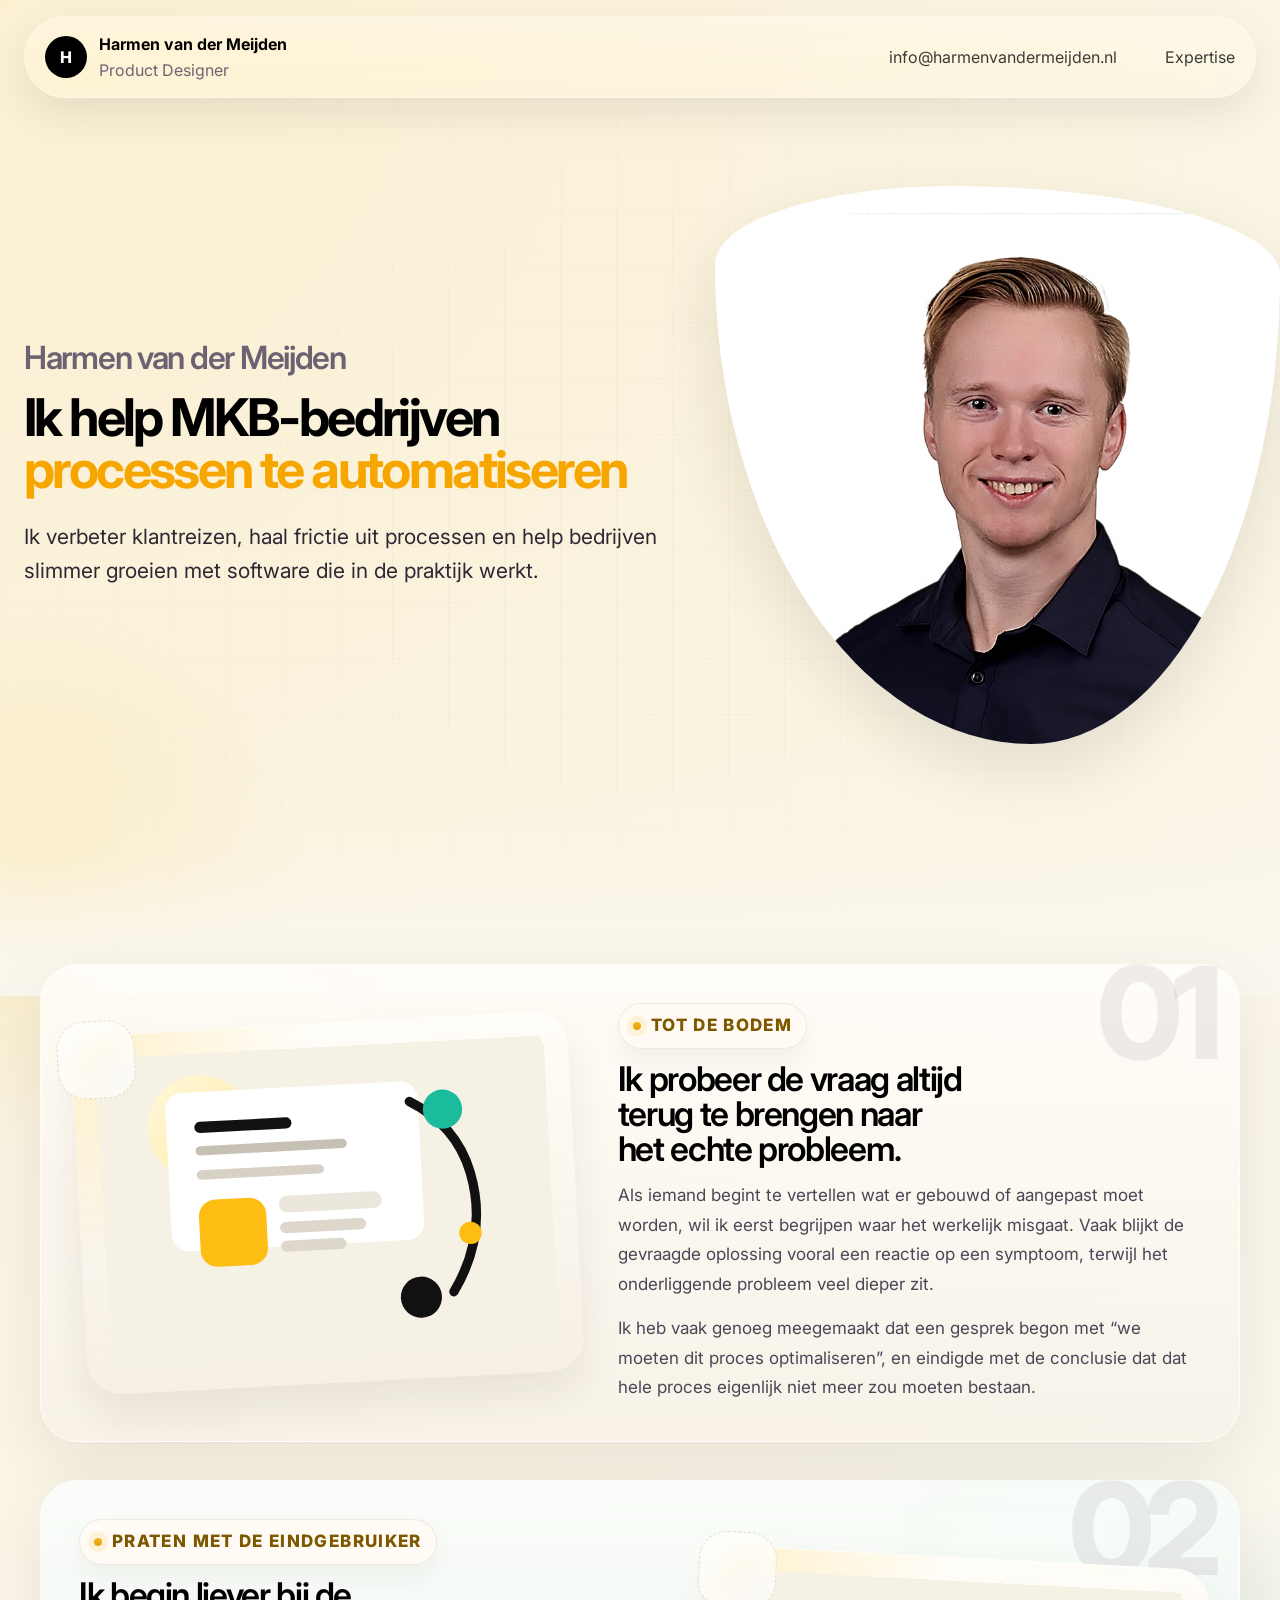
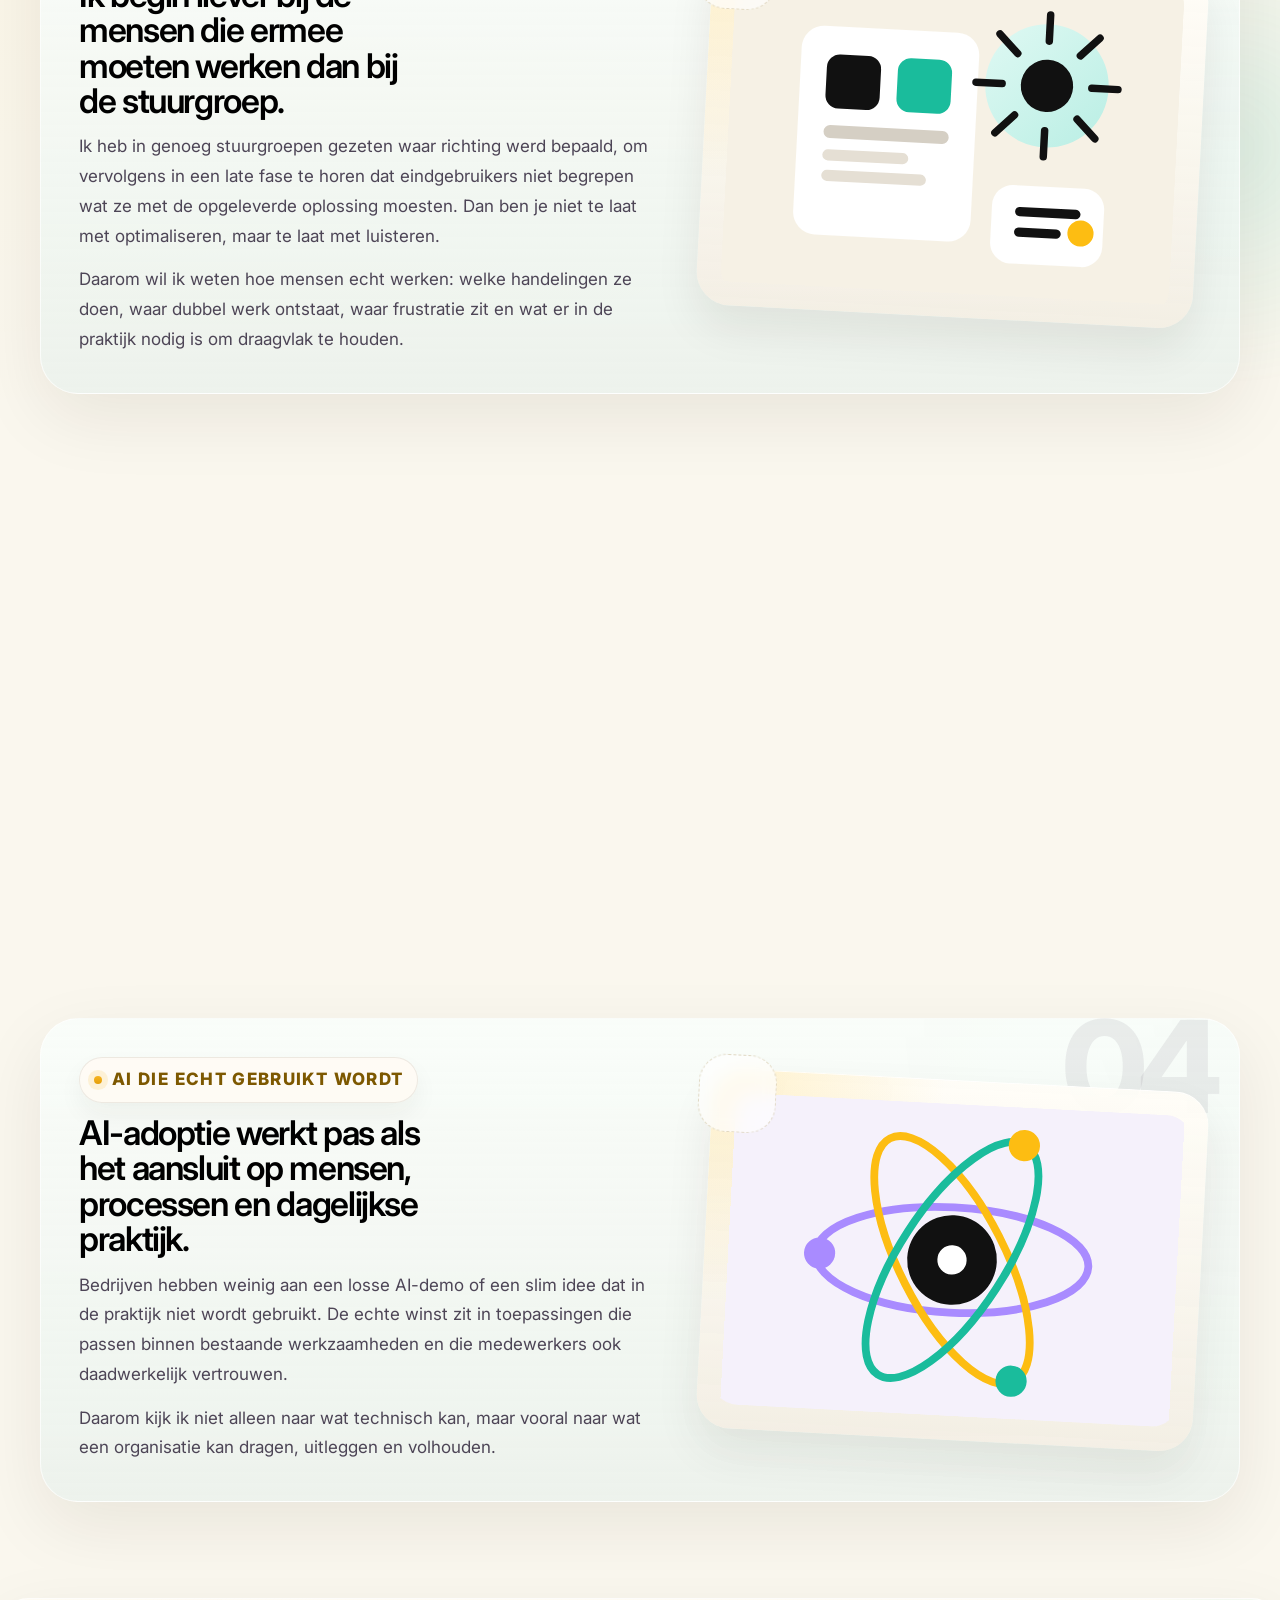
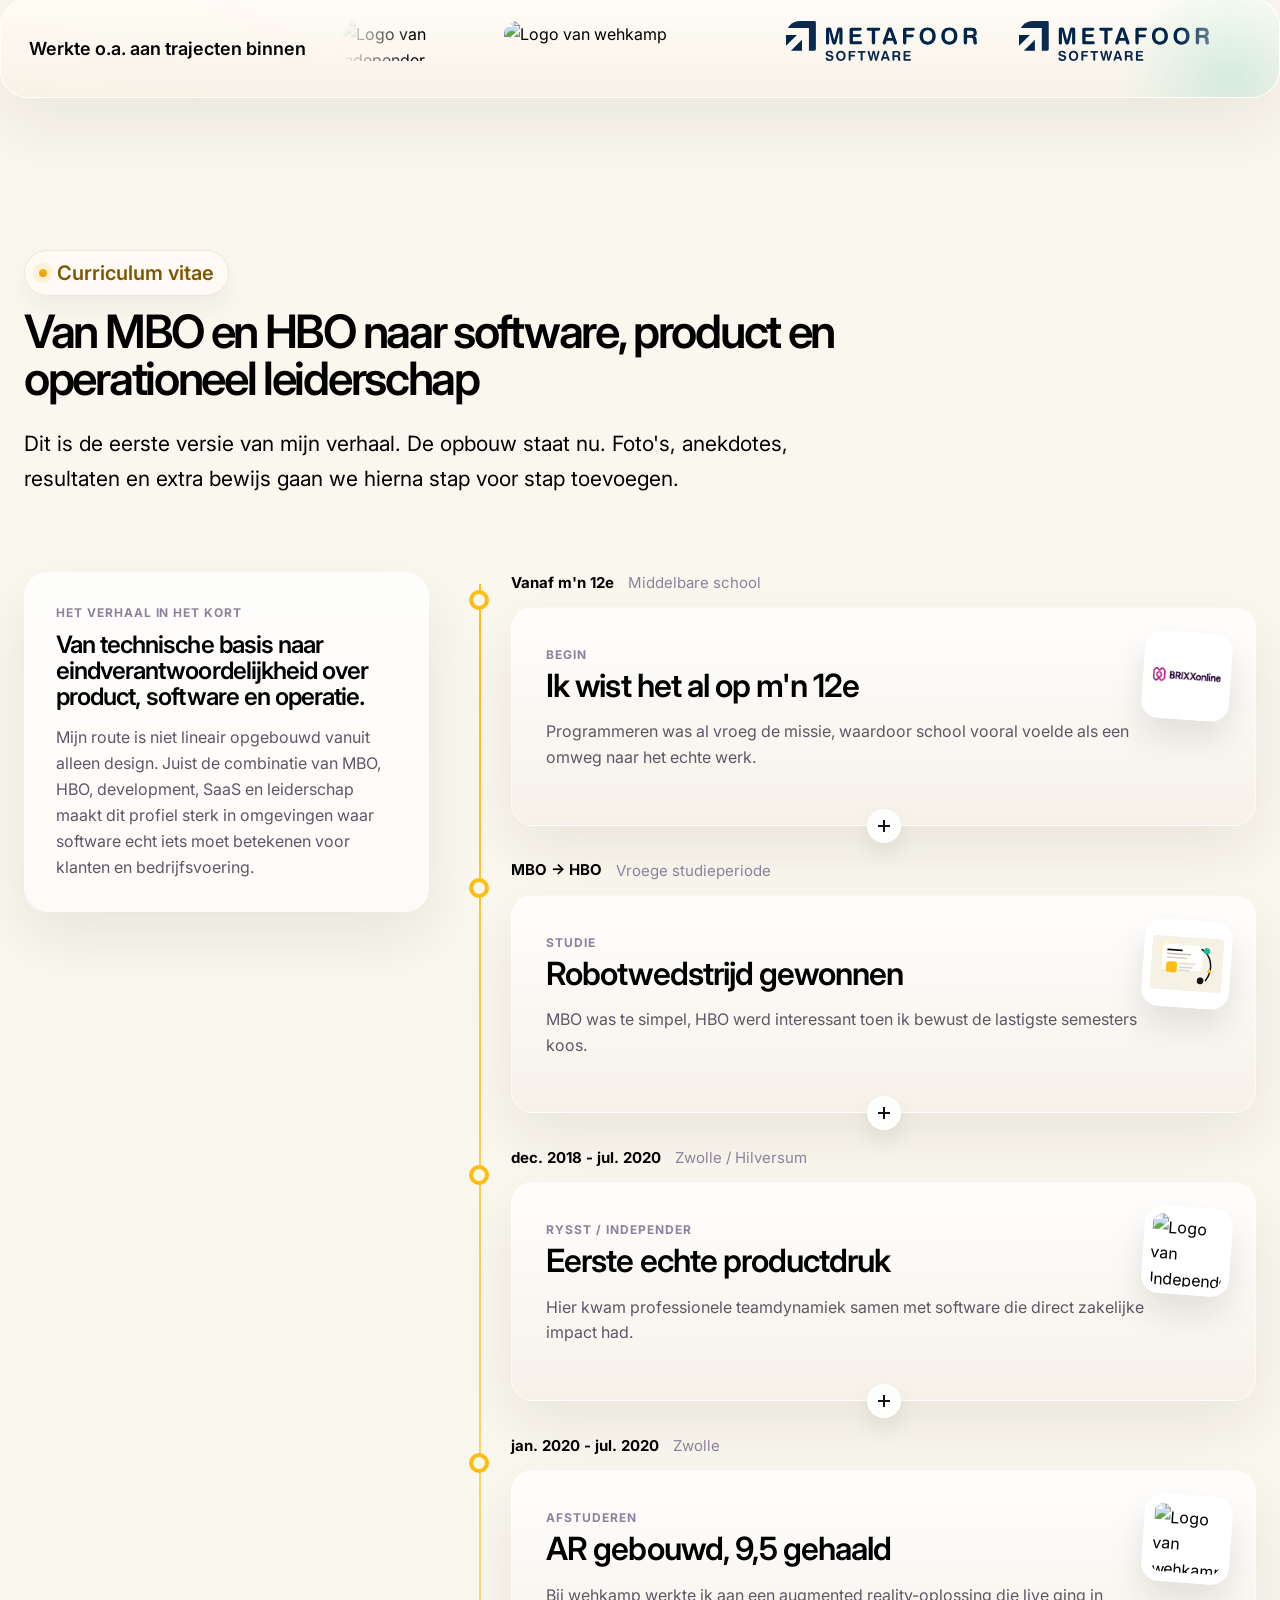
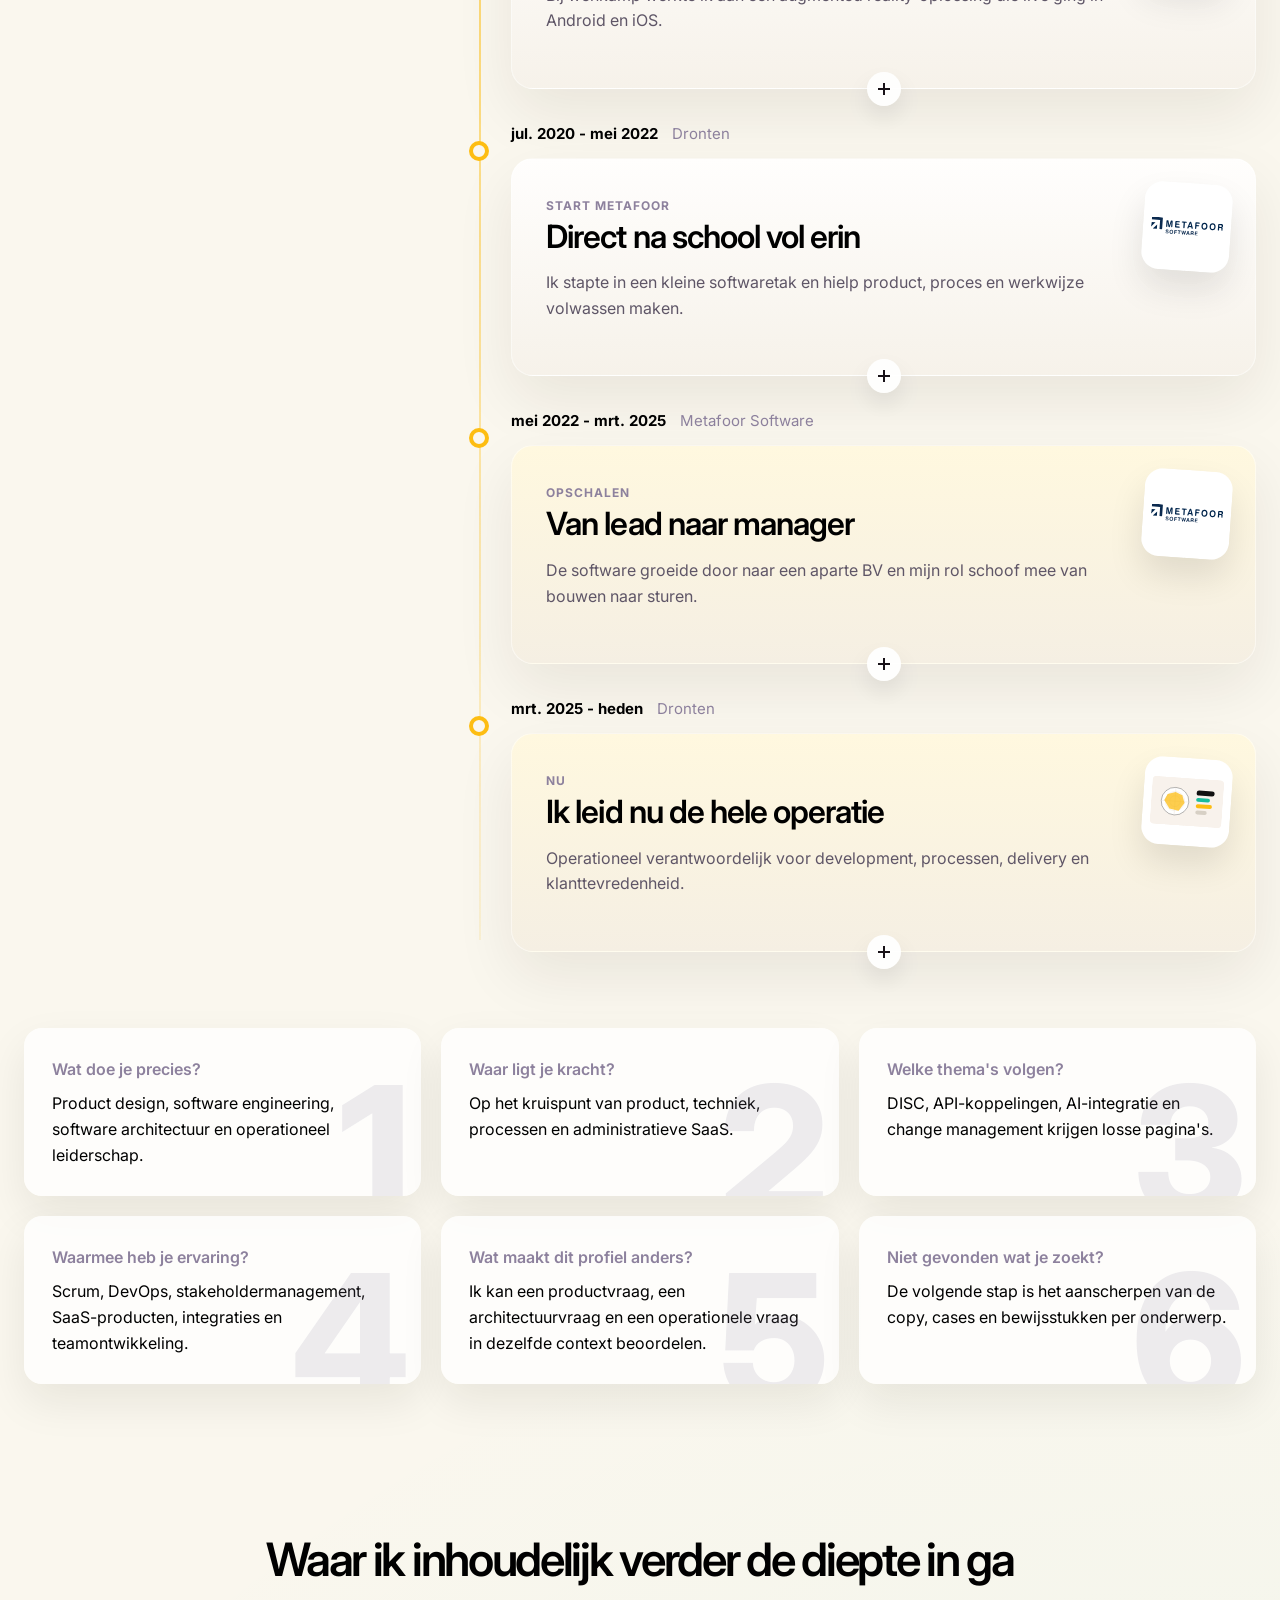
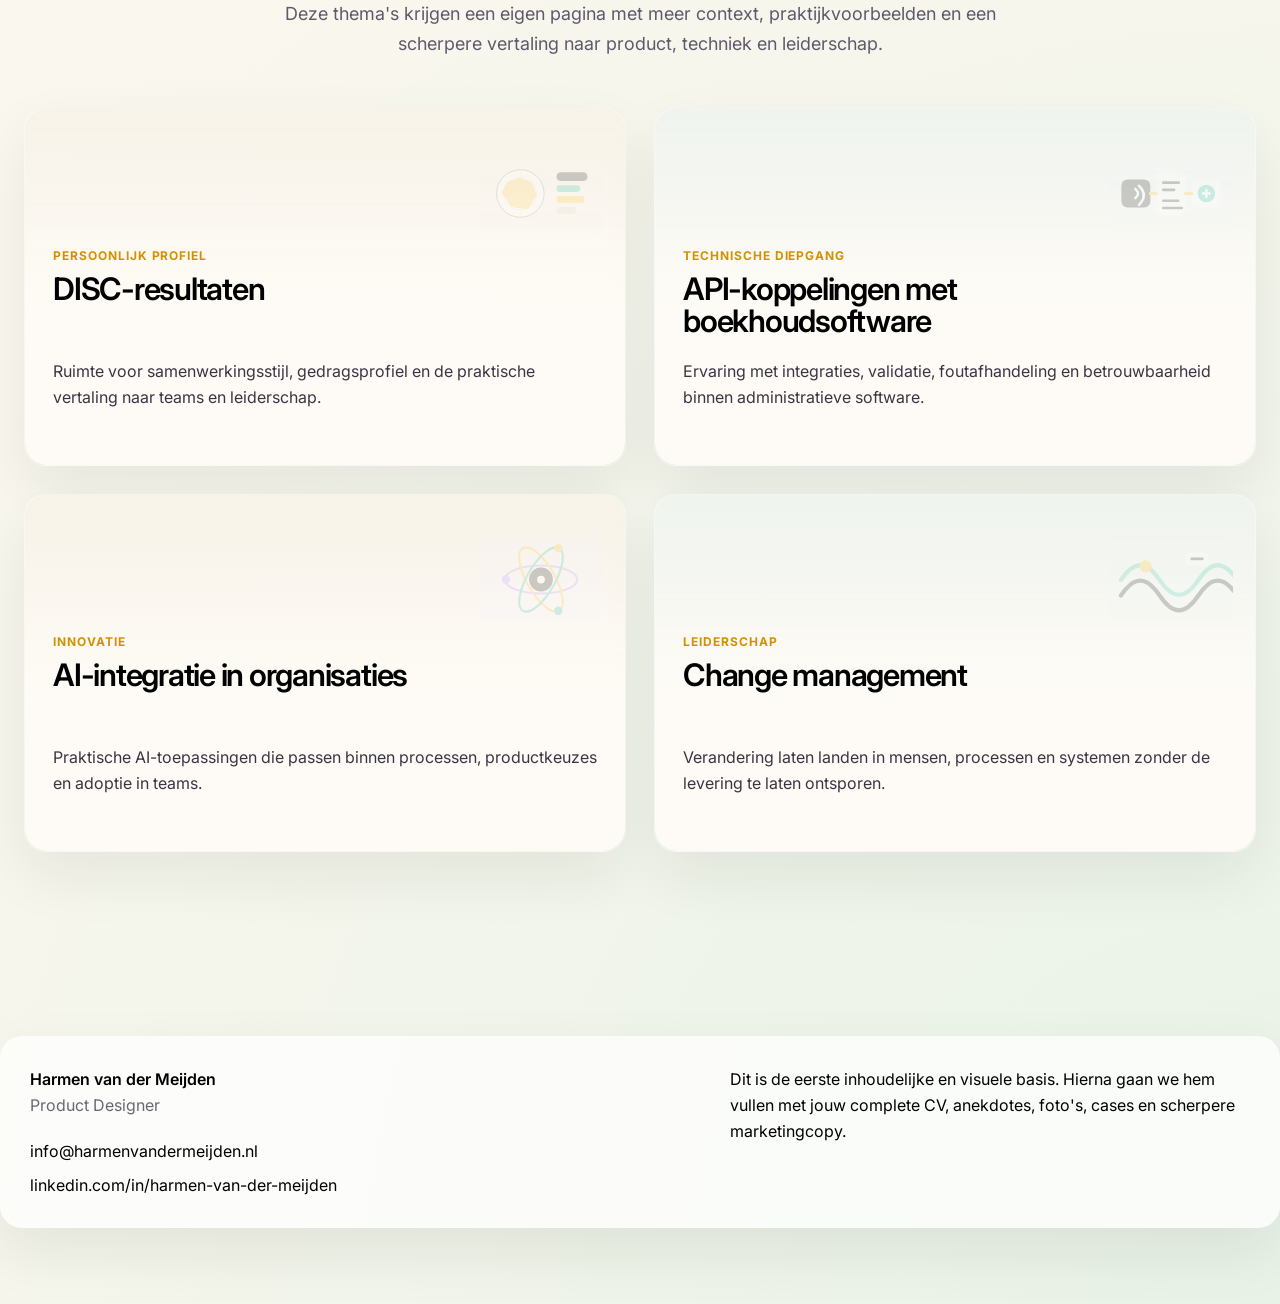
==== commit 1e6bb743: "Refine homepage and clean image ignore rules" ====
--- a/index.html
+++ b/index.html
@@ -11,12 +11,12 @@
   <meta property="og:locale" content="nl_NL">
   <meta property="og:title" content="Harmen van der Meijden | Product Designer">
   <meta property="og:description" content="Product Designer met een achtergrond in software engineering, software architectuur en administratieve SaaS software.">
-  <meta property="og:image" content="assets/portrait/harmen-portrait-cutout.png">
+  <meta property="og:image" content="assets/portrait/harmen-portrait-cutout.webp">
   <meta property="og:image:alt" content="Portret van Harmen van der Meijden">
   <meta name="twitter:card" content="summary_large_image">
   <meta name="twitter:title" content="Harmen van der Meijden | Product Designer">
   <meta name="twitter:description" content="Portfolio van Harmen van der Meijden met timeline, expertise en visie op software, product en operatie.">
-  <meta name="twitter:image" content="assets/portrait/harmen-portrait-cutout.png">
+  <meta name="twitter:image" content="assets/portrait/harmen-portrait-cutout.webp">
   <link rel="canonical" href="https://www.harmenvandermeijden.nl/">
   <link rel="icon" href="favicon.svg" type="image/svg+xml">
   <link rel="preconnect" href="https://fonts.googleapis.com">
@@ -30,7 +30,7 @@
       "name": "Harmen van der Meijden",
       "jobTitle": "Product Designer",
       "description": "Product Designer met ervaring in software engineering, software architectuur en administratieve SaaS software.",
-      "image": "assets/portrait/harmen-portrait-cutout.png",
+      "image": "assets/portrait/harmen-portrait-cutout.webp",
       "knowsAbout": [
         "Product Design",
         "Software Engineering",
@@ -79,7 +79,7 @@
         </div>
         <div class="hero-image">
           <div class="hero-image-frame">
-            <img src="assets/portrait/harmen-portrait-cutout.png" alt="Portret van Harmen van der Meijden" width="960" height="960">
+            <img src="assets/portrait/harmen-portrait-cutout.webp" alt="Portret van Harmen van der Meijden" width="960" height="960">
           </div>
         </div>
       </div>
@@ -87,13 +87,8 @@
 
   <section class="approach-section">
     <div class="container">
-      <div class="section-intro">
-        <h5 class="pill-title">Hoe ik werk</h5>
-        <h2>Ik help organisaties verder kijken dan de eerste oplossing.</h2>
-      </div>
-
-        <div class="approach-stack">
-          <article class="approach-card">
+      <div class="approach-stack">
+        <article class="approach-card">
             <div class="approach-media">
               <img src="assets/illustrations/product-design.svg" alt="Illustratie voor probleemanalyse en productdenken" width="520" height="360">
             </div>
--- a/styles.css
+++ b/styles.css
@@ -810,29 +810,11 @@
 
 .approach-section {
   position: relative;
+  padding-top: 24px;
 }
 
 .approach-section::before {
-  content: "";
-  position: absolute;
-  top: 130px;
-  left: 50%;
-  width: min(1120px, calc(100% - 48px));
-  height: calc(100% - 180px);
-  border-radius: 48px;
-  background:
-    linear-gradient(180deg, rgba(255, 255, 255, 0.56), rgba(255, 255, 255, 0.18)),
-    radial-gradient(circle at top left, rgba(253, 189, 18, 0.08), transparent 38%);
-  border: 1px solid rgba(255, 255, 255, 0.56);
-  box-shadow: inset 0 1px 0 rgba(255, 255, 255, 0.8);
-  transform: translateX(-50%);
-  pointer-events: none;
-}
-
-.approach-section .section-intro {
-  position: relative;
-  z-index: 1;
-  max-width: 920px;
+  content: none;
 }
 
 .approach-stack {
@@ -840,7 +822,12 @@
   z-index: 1;
   counter-reset: approach;
   gap: 38px;
-  margin-top: 52px;
+  margin-top: 28px;
+}
+
+.approach-section > .container {
+  padding-left: 40px;
+  padding-right: 40px;
 }
 
 .approach-card {
@@ -2088,14 +2075,6 @@
     max-width: none;
   }
 
-  .approach-section::before {
-    left: 24px;
-    right: 24px;
-    width: auto;
-    height: calc(100% - 200px);
-    transform: none;
-  }
-
   .approach-card,
   .trajectory-card {
     padding: 28px;
@@ -2109,6 +2088,11 @@
 
   .approach-media {
     transform: none;
+  }
+
+  .approach-section > .container {
+    padding-left: 24px;
+    padding-right: 24px;
   }
 }
 
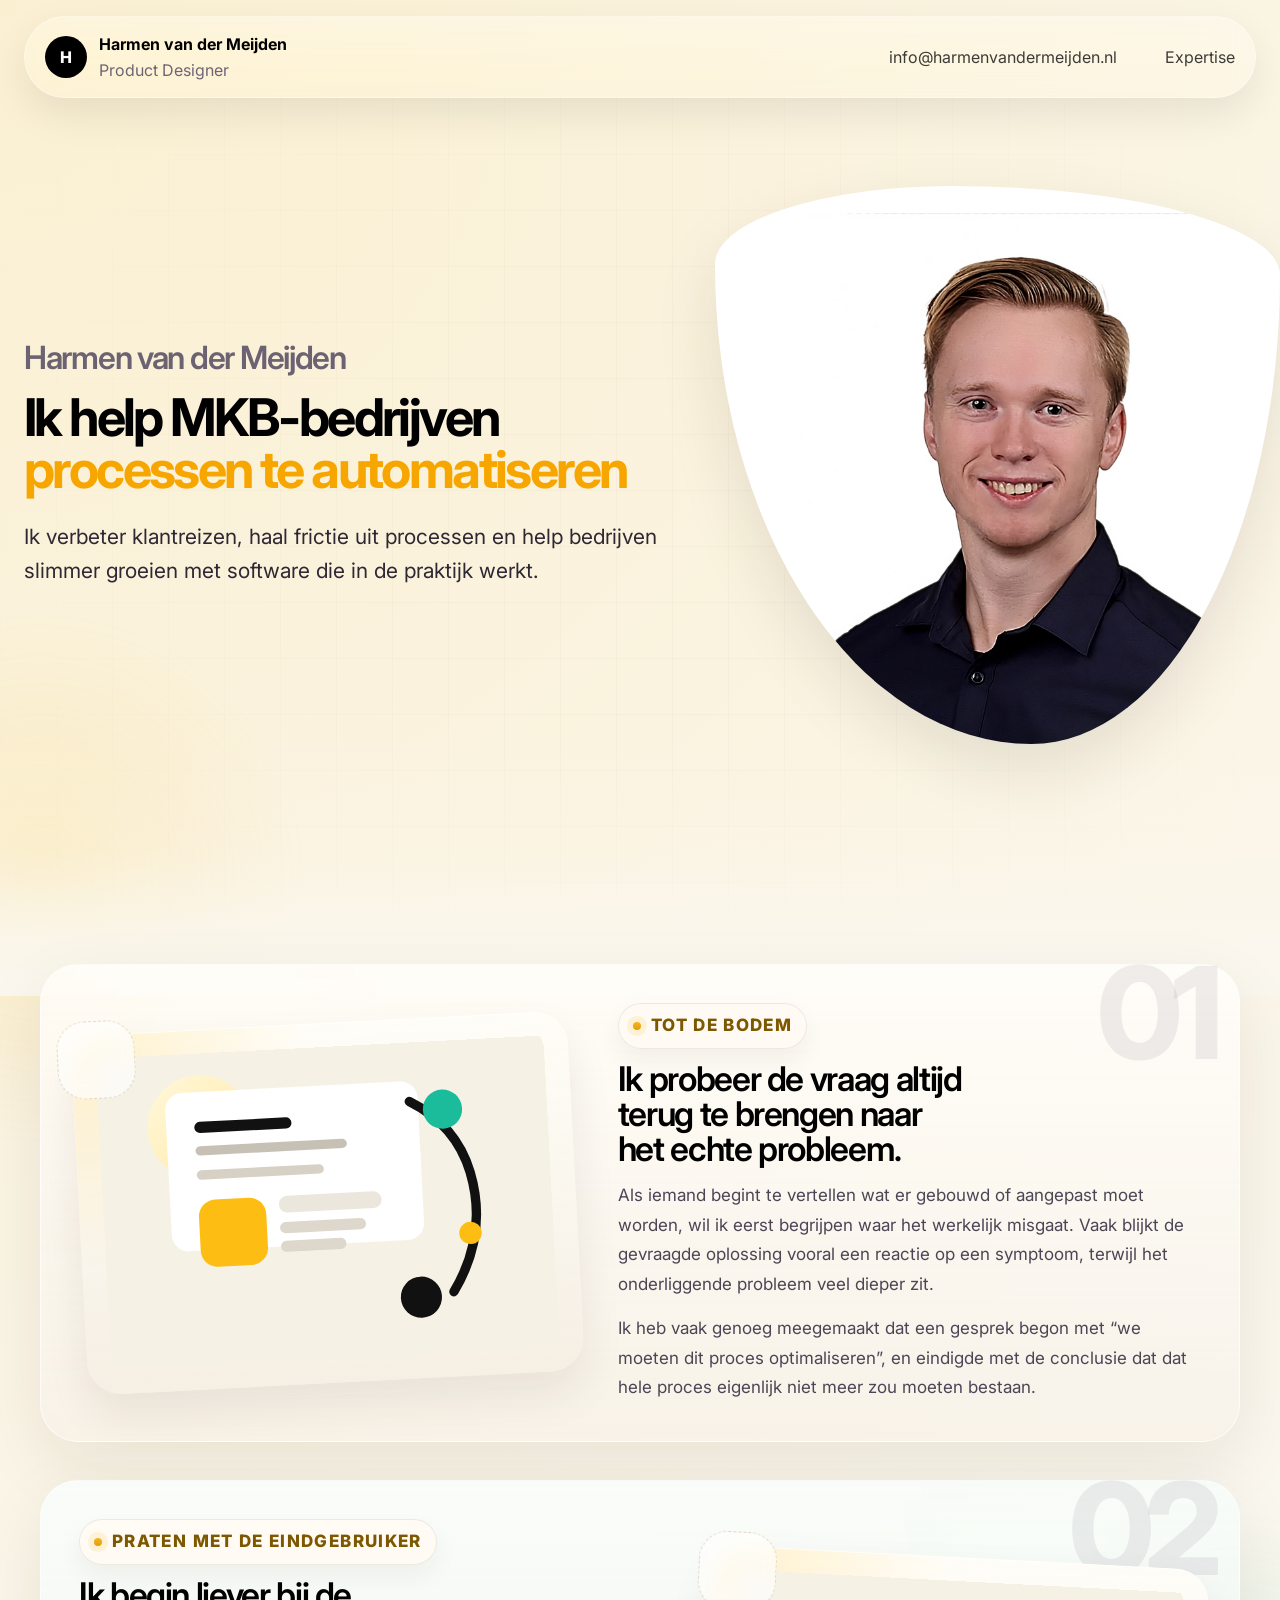
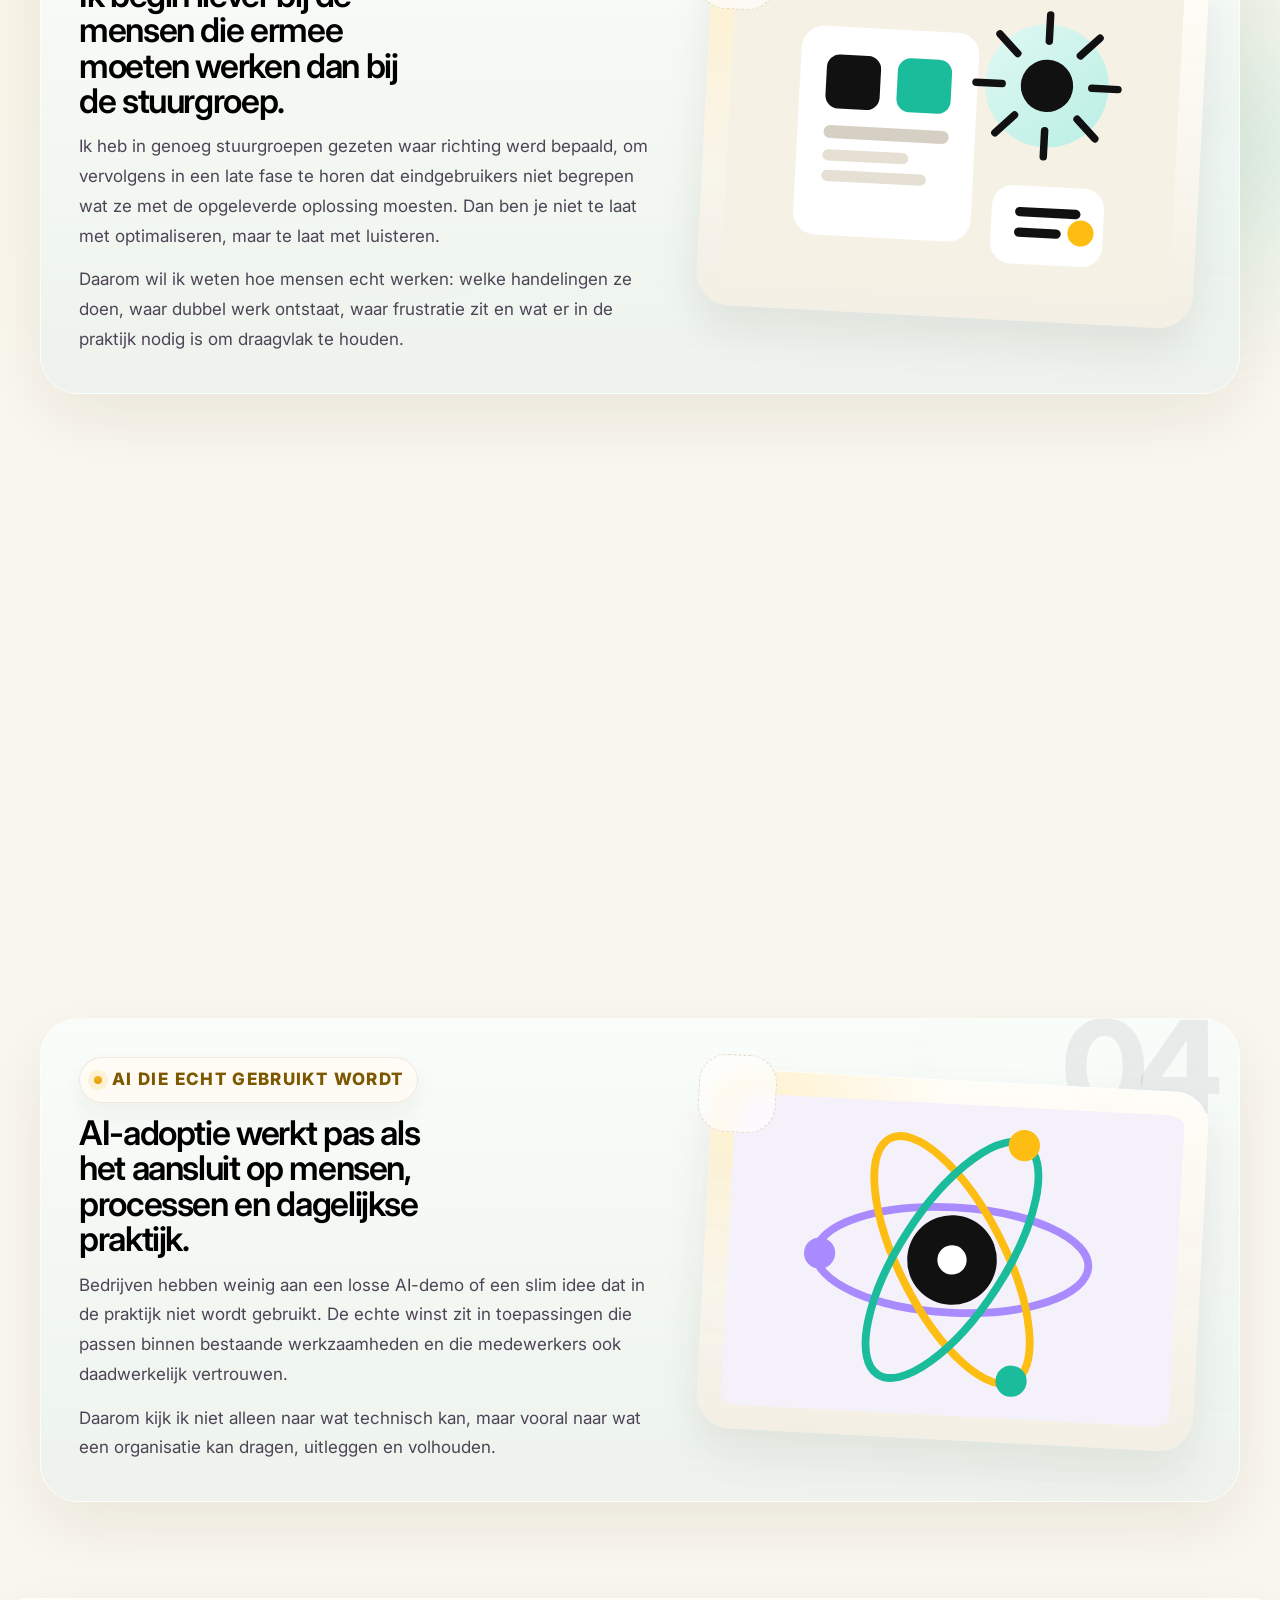
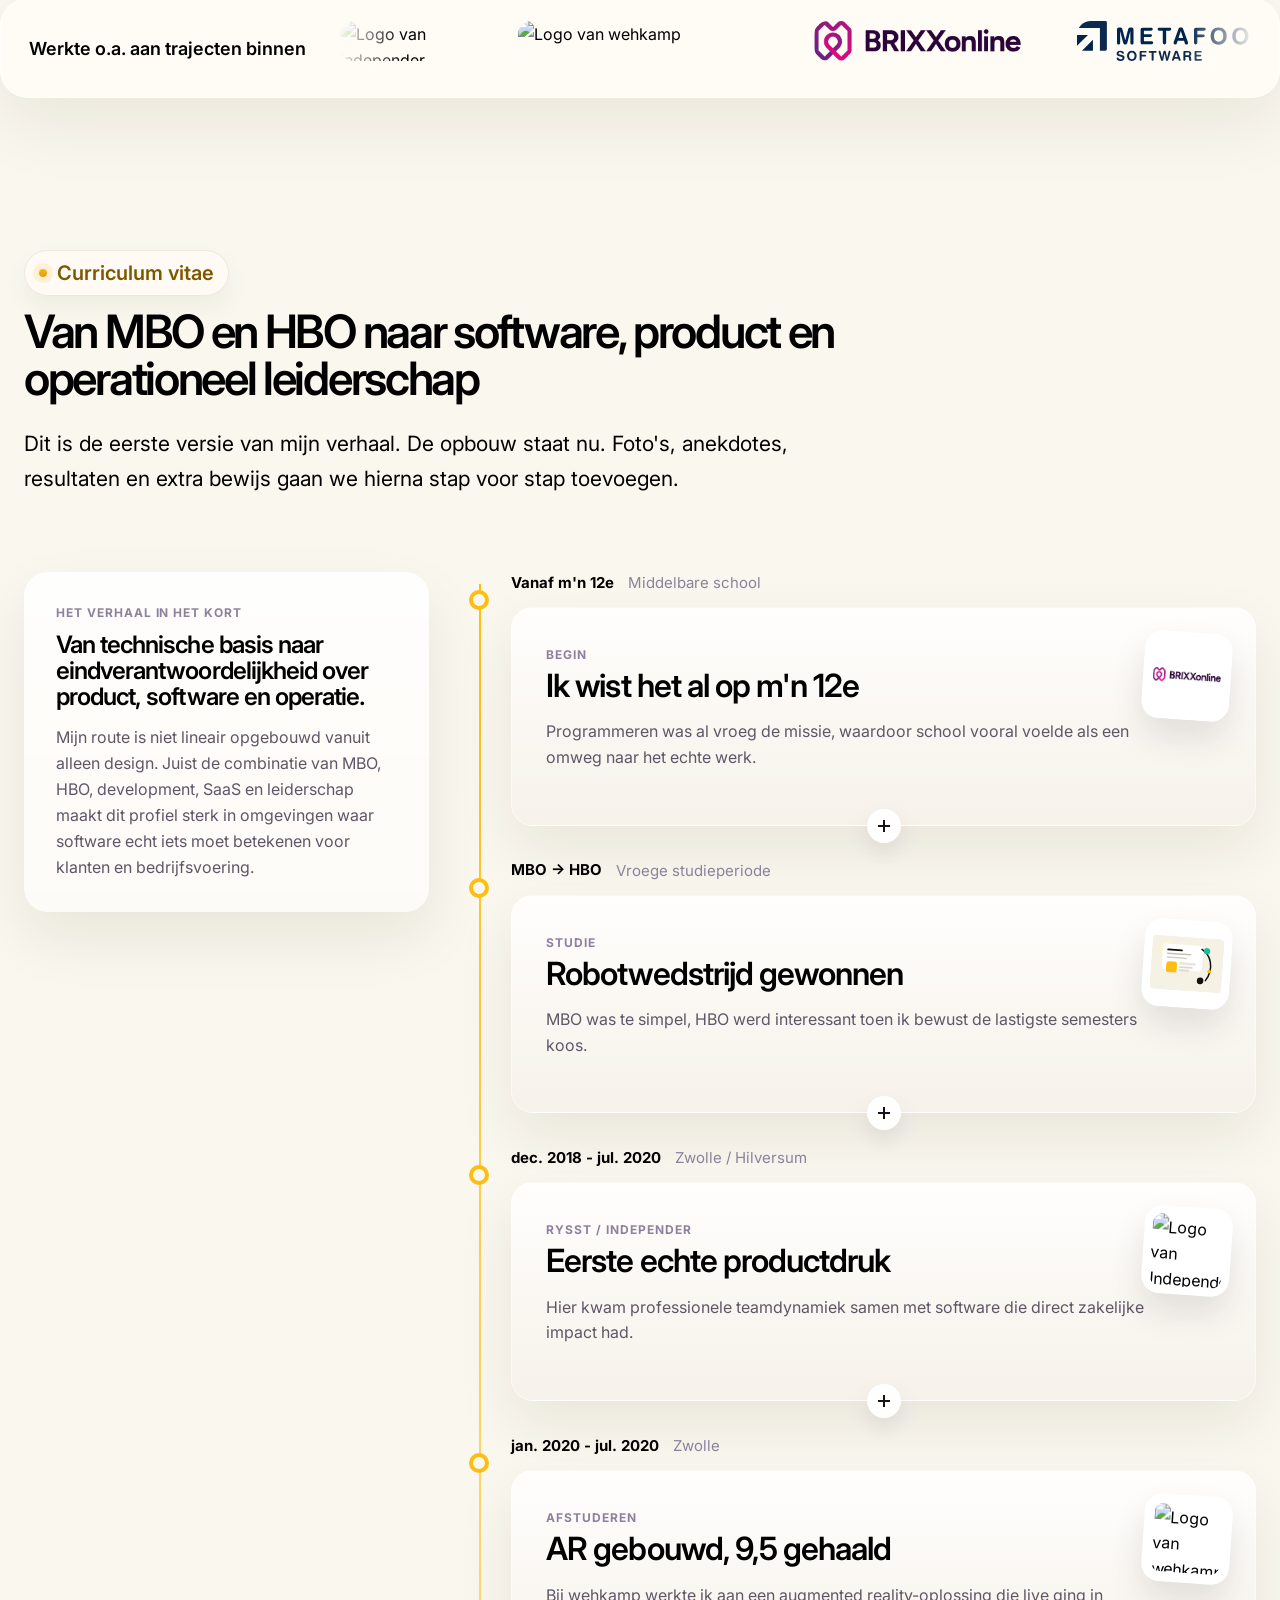
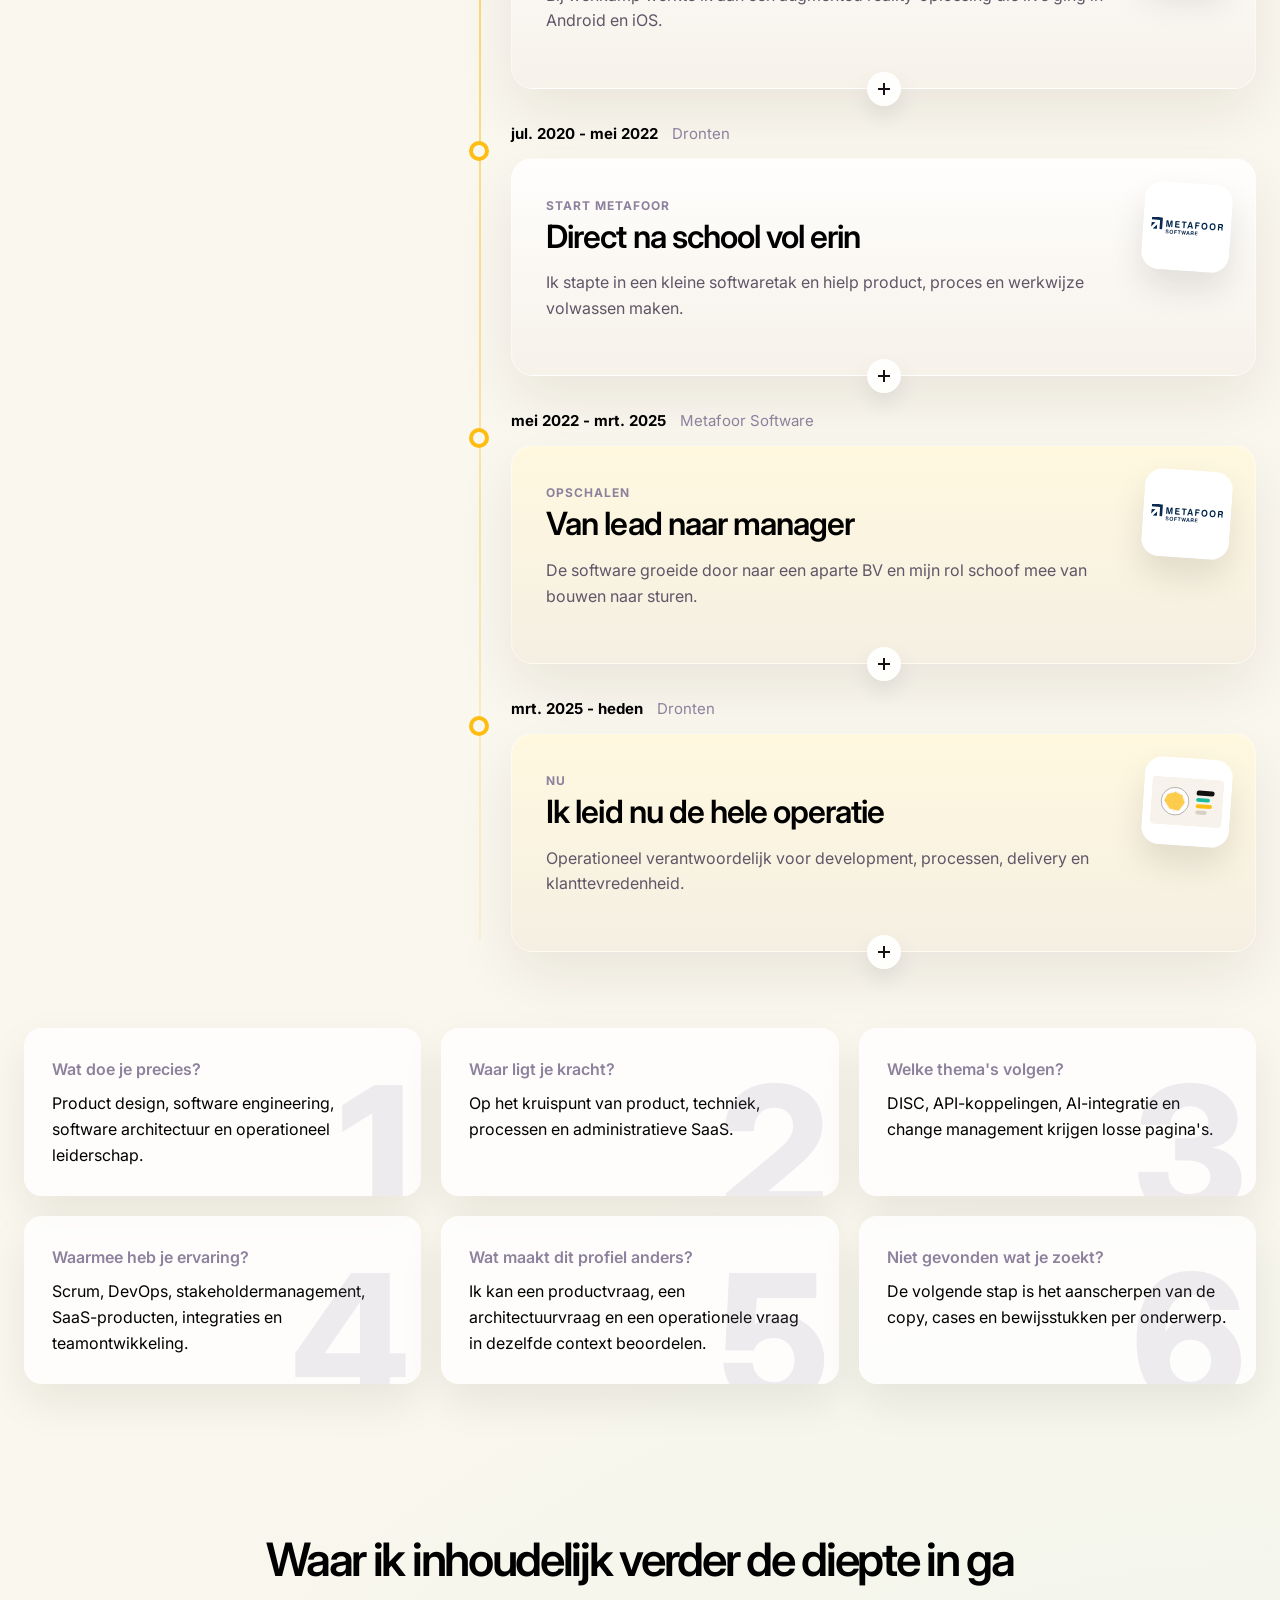
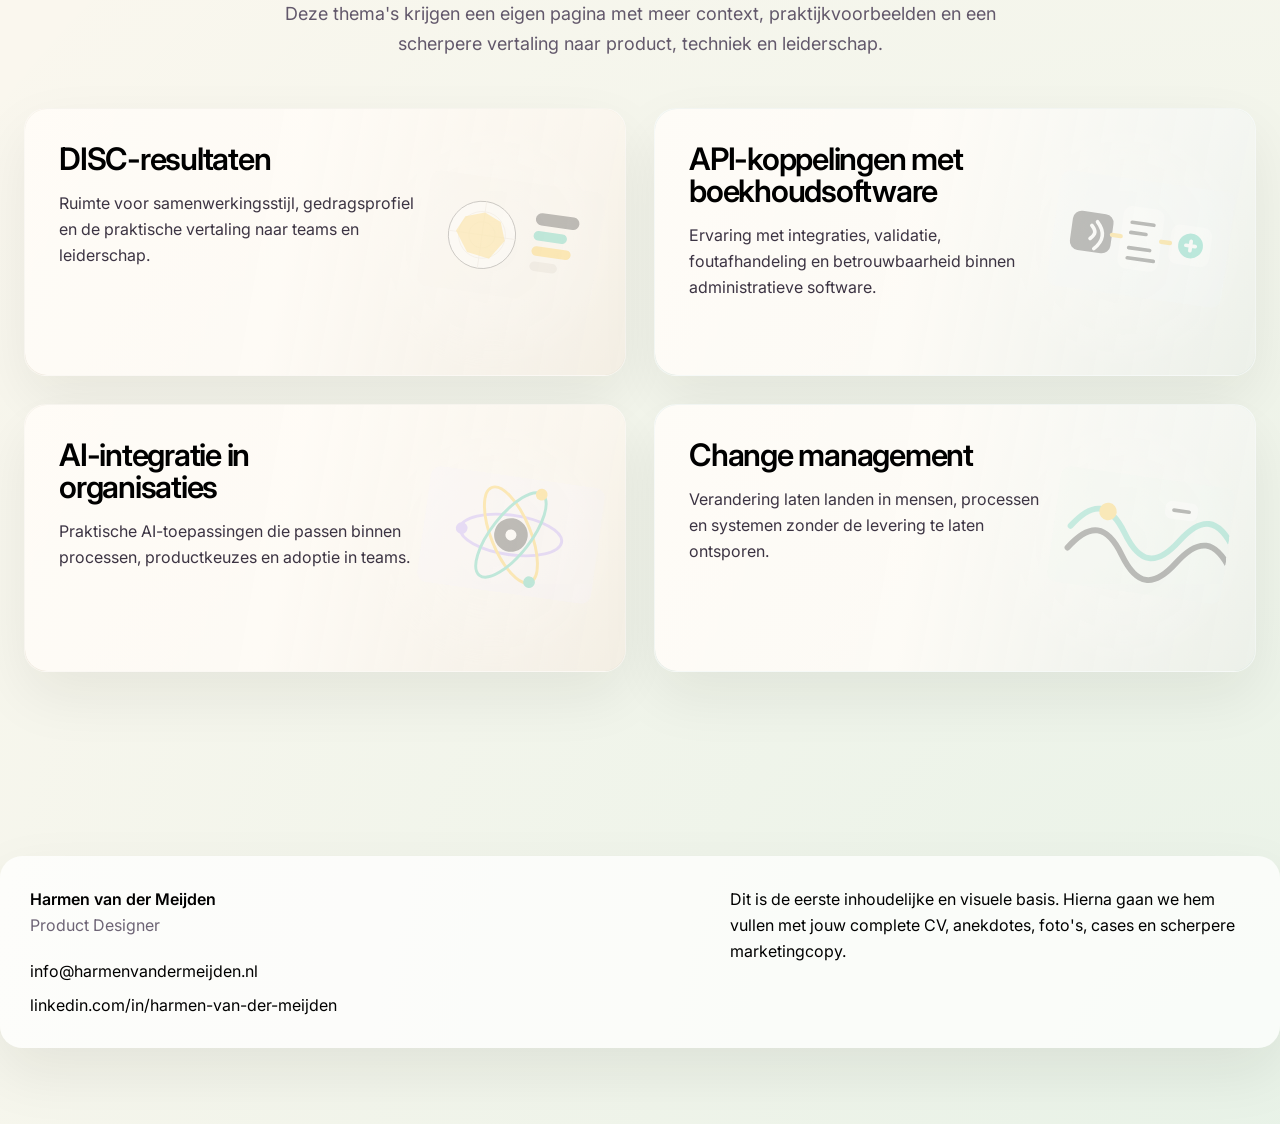
==== commit fddbad0b: "Refine homepage cards and logo strip" ====
--- a/index.html
+++ b/index.html
@@ -167,23 +167,21 @@
         <p>Werkte o.a. aan trajecten binnen</p>
         <div class="logo-marquee" aria-label="Organisaties en thema's">
           <div class="logo-track">
-            <div class="logo-list">
-              <img src="assets/logos/real/independer-purple-logo.svg" alt="Logo van Independer" width="220" height="72">
-              <img src="assets/logos/real/wehkamp-woordmerk-koraal.png" alt="Logo van wehkamp" width="240" height="40">
-              <img src="assets/logos/real/metafoor-software.svg" alt="Logo van Metafoor Software" width="220" height="72">
-              <img src="assets/logos/real/metafoor-software.svg" alt="Logo van Metafoor Software" width="220" height="72">
-              <img src="assets/logos/real/brixxonline.png" alt="Logo van BRIXXonline" width="220" height="72">
-            </div>
-            <div class="logo-list" aria-hidden="true">
-              <img src="assets/logos/real/independer-purple-logo.svg" alt="" width="220" height="72">
-              <img src="assets/logos/real/wehkamp-woordmerk-koraal.png" alt="" width="240" height="40">
-              <img src="assets/logos/real/metafoor-software.svg" alt="" width="220" height="72">
-              <img src="assets/logos/real/metafoor-software.svg" alt="" width="220" height="72">
-              <img src="assets/logos/real/brixxonline.png" alt="" width="220" height="72">
-            </div>
+          <div class="logo-list">
+            <img src="assets/logos/real/independer-purple-logo.svg" alt="Logo van Independer" width="220" height="72">
+            <img src="assets/logos/real/wehkamp-woordmerk-koraal.png" alt="Logo van wehkamp" width="240" height="40">
+            <img src="assets/logos/real/brixxonline.png" alt="Logo van BRIXXonline" width="220" height="72">
+            <img src="assets/logos/real/metafoor-software.svg" alt="Logo van Metafoor Software" width="220" height="72">
           </div>
-        </div>
-      </div>
+          <div class="logo-list" aria-hidden="true">
+            <img src="assets/logos/real/independer-purple-logo.svg" alt="" width="220" height="72">
+            <img src="assets/logos/real/wehkamp-woordmerk-koraal.png" alt="" width="240" height="40">
+            <img src="assets/logos/real/brixxonline.png" alt="" width="220" height="72">
+            <img src="assets/logos/real/metafoor-software.svg" alt="" width="220" height="72">
+          </div>
+        </div>
+      </div>
+    </div>
     </section>
 
     <section class="cv-section" id="tijdlijn">
@@ -472,28 +470,24 @@
         <div class="work-grid">
           <a class="work-card" href="disc.html">
             <div class="work-card-content">
-              <p class="work-kicker">Persoonlijk profiel</p>
               <h3>DISC-resultaten</h3>
               <p>Ruimte voor samenwerkingsstijl, gedragsprofiel en de praktische vertaling naar teams en leiderschap.</p>
             </div>
           </a>
           <a class="work-card" href="api-koppelingen.html">
             <div class="work-card-content">
-              <p class="work-kicker">Technische diepgang</p>
               <h3>API-koppelingen met boekhoudsoftware</h3>
               <p>Ervaring met integraties, validatie, foutafhandeling en betrouwbaarheid binnen administratieve software.</p>
             </div>
           </a>
           <a class="work-card" href="ai-integratie.html">
             <div class="work-card-content">
-              <p class="work-kicker">Innovatie</p>
               <h3>AI-integratie in organisaties</h3>
               <p>Praktische AI-toepassingen die passen binnen processen, productkeuzes en adoptie in teams.</p>
             </div>
           </a>
           <a class="work-card" href="change-management.html">
             <div class="work-card-content">
-              <p class="work-kicker">Leiderschap</p>
               <h3>Change management</h3>
               <p>Verandering laten landen in mensen, processen en systemen zonder de levering te laten ontsporen.</p>
             </div>
--- a/styles.css
+++ b/styles.css
@@ -380,11 +380,9 @@
   position: absolute;
   inset: 6% 10% 14% 10%;
   border-radius: 44% 56% 46% 54% / 16% 18% 82% 84%;
-  background:
-    radial-gradient(circle at 26% 34%, rgba(247, 166, 0, 0.12), rgba(247, 166, 0, 0) 34%),
-    radial-gradient(circle at 68% 28%, rgba(255, 255, 255, 0.76), rgba(255, 255, 255, 0) 52%);
-  filter: blur(24px);
-  opacity: 0.8;
+  background: radial-gradient(circle at 26% 36%, rgba(247, 166, 0, 0.1), rgba(247, 166, 0, 0) 36%);
+  filter: blur(28px);
+  opacity: 0.55;
 }
 
 .hero-image-frame {
@@ -634,20 +632,41 @@
   flex: 1;
   height: 54px;
   overflow: hidden;
-  mask-image: linear-gradient(90deg, transparent, black 8%, black 92%, transparent);
+  mask-image: none;
+}
+
+.logo-marquee::before,
+.logo-marquee::after {
+  content: "";
+  position: absolute;
+  top: 0;
+  bottom: 0;
+  width: 64px;
+  pointer-events: none;
+  z-index: 2;
+}
+
+.logo-marquee::before {
+  left: 0;
+  background: linear-gradient(90deg, rgba(255, 252, 246, 0.92), rgba(255, 252, 246, 0));
+}
+
+.logo-marquee::after {
+  right: 0;
+  background: linear-gradient(270deg, rgba(255, 252, 246, 0.92), rgba(255, 252, 246, 0));
 }
 
 .logo-track {
   display: flex;
   width: max-content;
-  gap: 42px;
-  animation: logo-marquee 38s linear infinite;
+  gap: 56px;
+  animation: logo-marquee 54s linear infinite;
 }
 
 .logo-list {
   display: flex;
   flex-wrap: nowrap;
-  gap: 42px;
+  gap: 56px;
   align-items: center;
 }
 
@@ -929,21 +948,13 @@
   padding: 22px 28px;
   border: 1px solid rgba(255, 255, 255, 0.8);
   border-radius: 28px;
-  background:
-    linear-gradient(180deg, rgba(255, 252, 246, 0.94), rgba(247, 241, 231, 0.82)),
-    radial-gradient(circle at top left, rgba(253, 189, 18, 0.08), transparent 30%);
+  background: rgba(255, 252, 246, 0.92);
   box-shadow: 0 24px 70px rgba(44, 31, 17, 0.08);
   overflow: hidden;
 }
 
 .logo-strip-inner::before {
-  content: "";
-  position: absolute;
-  inset: auto -60px -90px auto;
-  width: 220px;
-  height: 220px;
-  border-radius: 999px;
-  background: radial-gradient(circle, rgba(26, 188, 156, 0.16), rgba(26, 188, 156, 0) 70%);
+  content: none;
 }
 
 .logo-strip-inner > p {
@@ -1618,20 +1629,18 @@
 .work-card {
   position: relative;
   display: flex;
-  min-height: 344px;
+  min-height: 268px;
   align-items: stretch;
   border-radius: 22px;
   background: linear-gradient(180deg, rgba(246, 240, 229, 0.92), rgba(236, 229, 216, 0.92));
   overflow: hidden;
   border: 1px solid rgba(255, 255, 255, 0.55);
   box-shadow: 0 24px 60px rgba(30, 23, 16, 0.07);
-  transition: transform 220ms ease, box-shadow 220ms ease, border-color 220ms ease;
+  transition: border-color 220ms ease;
 }
 
 .work-card:hover {
-  transform: translateY(-4px);
-  border-color: rgba(255, 255, 255, 0.85);
-  box-shadow: 0 30px 70px rgba(30, 23, 16, 0.1);
+  border-color: rgba(255, 255, 255, 0.55);
 }
 
 .work-card:nth-child(2n) {
@@ -1641,29 +1650,33 @@
 .work-card-content {
   position: relative;
   z-index: 2;
-  display: flex;
+  display: grid;
+  grid-template-columns: minmax(0, 1fr);
+  grid-template-rows: auto auto;
+  align-content: start;
+  row-gap: 16px;
   width: 100%;
   min-height: 100%;
-  flex-direction: column;
-  justify-content: flex-end;
-  padding: 138px 28px 28px;
+  padding: 34px 156px 34px 34px;
   border-radius: 22px;
-  background: linear-gradient(180deg, rgba(255, 252, 247, 0.14), rgba(255, 252, 247, 0.74) 36%, rgba(255, 252, 247, 0.98) 58%);
+  background: linear-gradient(100deg, rgba(255, 252, 247, 0.96) 0%, rgba(255, 252, 247, 0.92) 44%, rgba(255, 252, 247, 0.6) 72%, rgba(255, 252, 247, 0.36) 100%);
 }
 
 .work-card-content::before {
   content: "";
   position: absolute;
-  top: 22px;
-  right: 22px;
-  width: 124px;
-  height: 124px;
-  border-radius: 24px;
+  top: 50%;
+  right: 26px;
+  width: 176px;
+  height: 176px;
+  border-radius: 36px;
   background-position: center;
   background-repeat: no-repeat;
   background-size: contain;
-  opacity: 0.2;
+  opacity: 0.26;
   pointer-events: none;
+  transform: translateY(-52%) rotate(8deg);
+  transition: transform 280ms cubic-bezier(0.22, 1, 0.36, 1), opacity 280ms cubic-bezier(0.22, 1, 0.36, 1);
 }
 
 .work-card:nth-child(1) .work-card-content::before {
@@ -1691,6 +1704,7 @@
   color: #3c3443;
   font-size: 16px;
   line-height: 1.62;
+  max-width: 36ch;
 }
 
 .work-grid .work-card:nth-child(2n) .work-card-content {
@@ -1698,39 +1712,54 @@
   left: auto;
 }
 
-.work-kicker {
-  margin-bottom: 8px;
+.home-main .work-card .work-kicker {
+  display: none;
+  position: absolute;
+  top: 28px;
+  right: 28px;
+  margin: 0;
+  padding: 9px 14px;
+  border-radius: 999px;
+  background: rgba(255, 252, 247, 0.76);
+  box-shadow: 0 12px 26px rgba(50, 39, 25, 0.08);
   color: #d29100;
   font-size: 12px;
-  line-height: 18px;
+  line-height: 1;
   text-transform: uppercase;
   font-weight: 700;
   letter-spacing: 0.08em;
+  white-space: nowrap;
 }
 
 .work-card::before {
   content: "";
   position: absolute;
-  inset: auto auto 24px 24px;
-  width: 148px;
-  height: 148px;
+  inset: auto 22px 18px auto;
+  width: 220px;
+  height: 220px;
   border-radius: 999px;
   background: radial-gradient(circle, rgba(255, 255, 255, 0.42), rgba(255, 255, 255, 0));
-  opacity: 0.7;
-  filter: blur(2px);
+  opacity: 0.55;
+  filter: blur(12px);
 }
 
 .work-card-content h3 {
-  min-height: 72px;
-  margin-bottom: 14px;
-  max-width: 18ch;
+  align-self: start;
+  min-height: 0;
+  margin-bottom: 0;
+  max-width: 15ch;
   font-size: 31px;
   line-height: 1.03;
   letter-spacing: -0.04em;
 }
 
+.work-card:hover .work-card-content::before {
+  transform: translateY(-52%) rotate(0deg) scale(1.04);
+  opacity: 0.32;
+}
+
 .work-card-content p:last-child {
-  min-height: 78px;
+  min-height: 0;
 }
 
 .footer-contact {
@@ -2262,6 +2291,10 @@
     grid-template-columns: 1fr;
   }
 
+  .work-card {
+    min-height: 0;
+  }
+
   .hero-actions {
     gap: 12px;
   }
@@ -2276,21 +2309,39 @@
     bottom: auto;
     min-height: 0;
     margin: 0;
-    padding: 112px 22px 24px;
-    background: linear-gradient(180deg, rgba(255, 252, 247, 0.16), rgba(255, 252, 247, 0.8) 34%, rgba(255, 252, 247, 0.98) 56%);
+    grid-template-columns: minmax(0, 1fr);
+    grid-template-rows: auto auto auto;
+    row-gap: 14px;
+    column-gap: 0;
+    padding: 26px 22px 24px;
+    background: linear-gradient(180deg, rgba(255, 252, 247, 0.94), rgba(255, 252, 247, 0.78));
   }
 
   .work-card-content::before {
-    top: 18px;
-    right: 18px;
-    width: 96px;
-    height: 96px;
-    opacity: 0.18;
+    top: 50%;
+    right: 14px;
+    width: 118px;
+    height: 118px;
+    opacity: 0.16;
   }
 
   .work-card-content h3,
   .work-card-content p:last-child {
     min-height: 0;
+  }
+
+  .home-main .work-card .work-kicker {
+    position: static;
+    justify-self: start;
+    margin-top: 0;
+  }
+
+  .work-card-content h3 {
+    max-width: 14ch;
+  }
+
+  .work-card-content p:last-child {
+    max-width: 30ch;
   }
 
   .expertise-intro {
